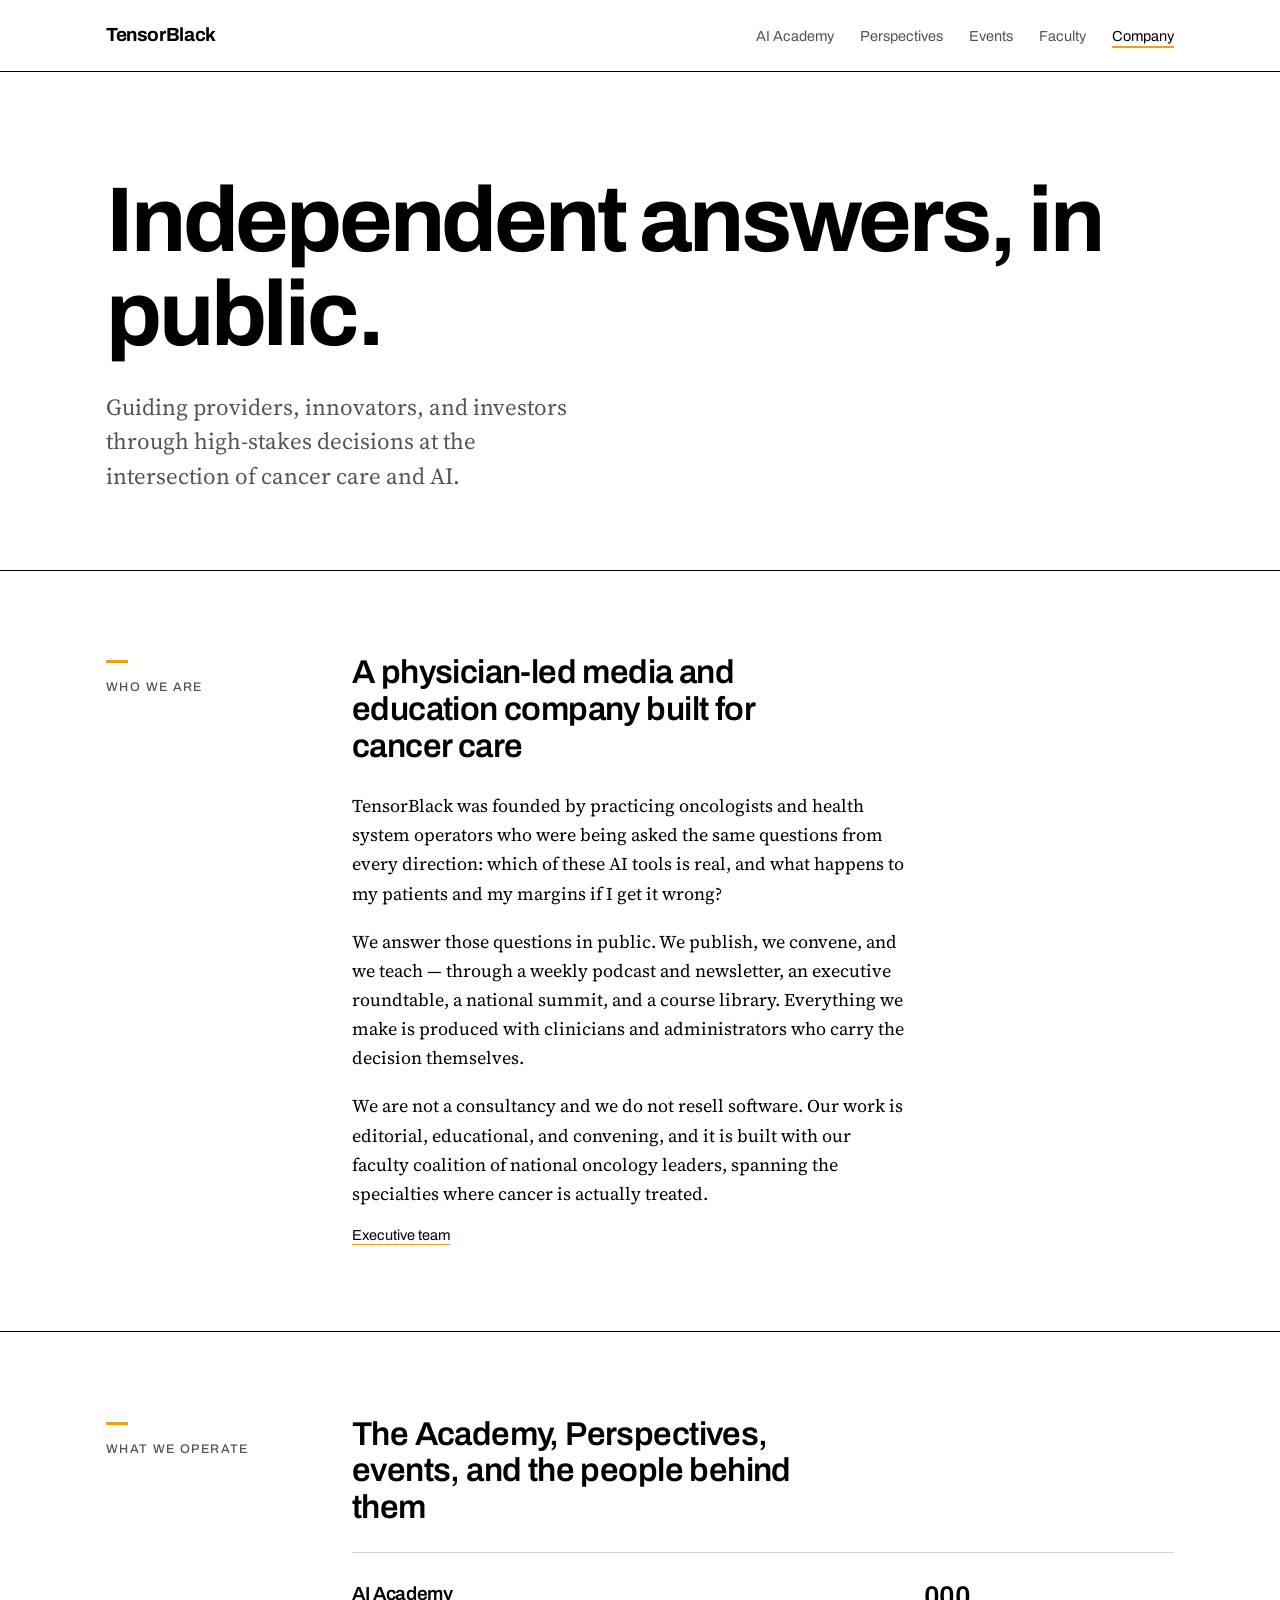
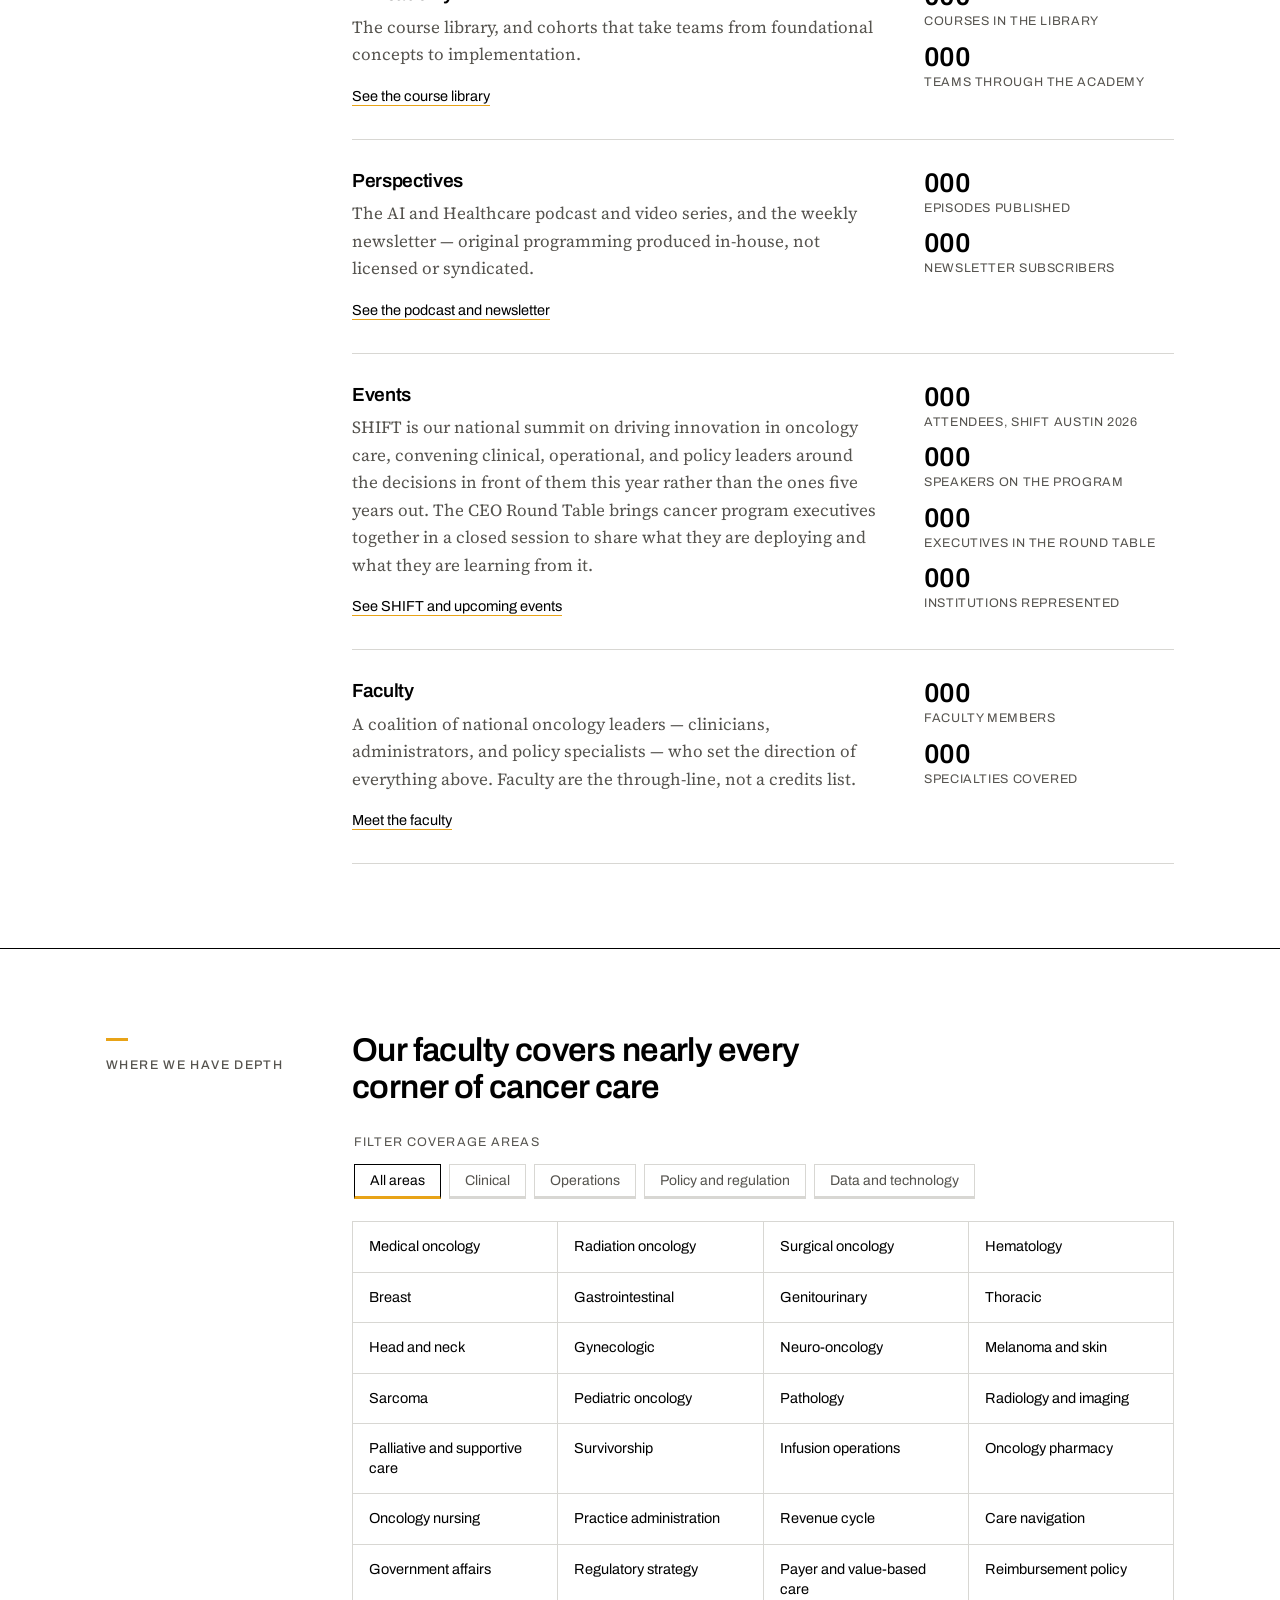
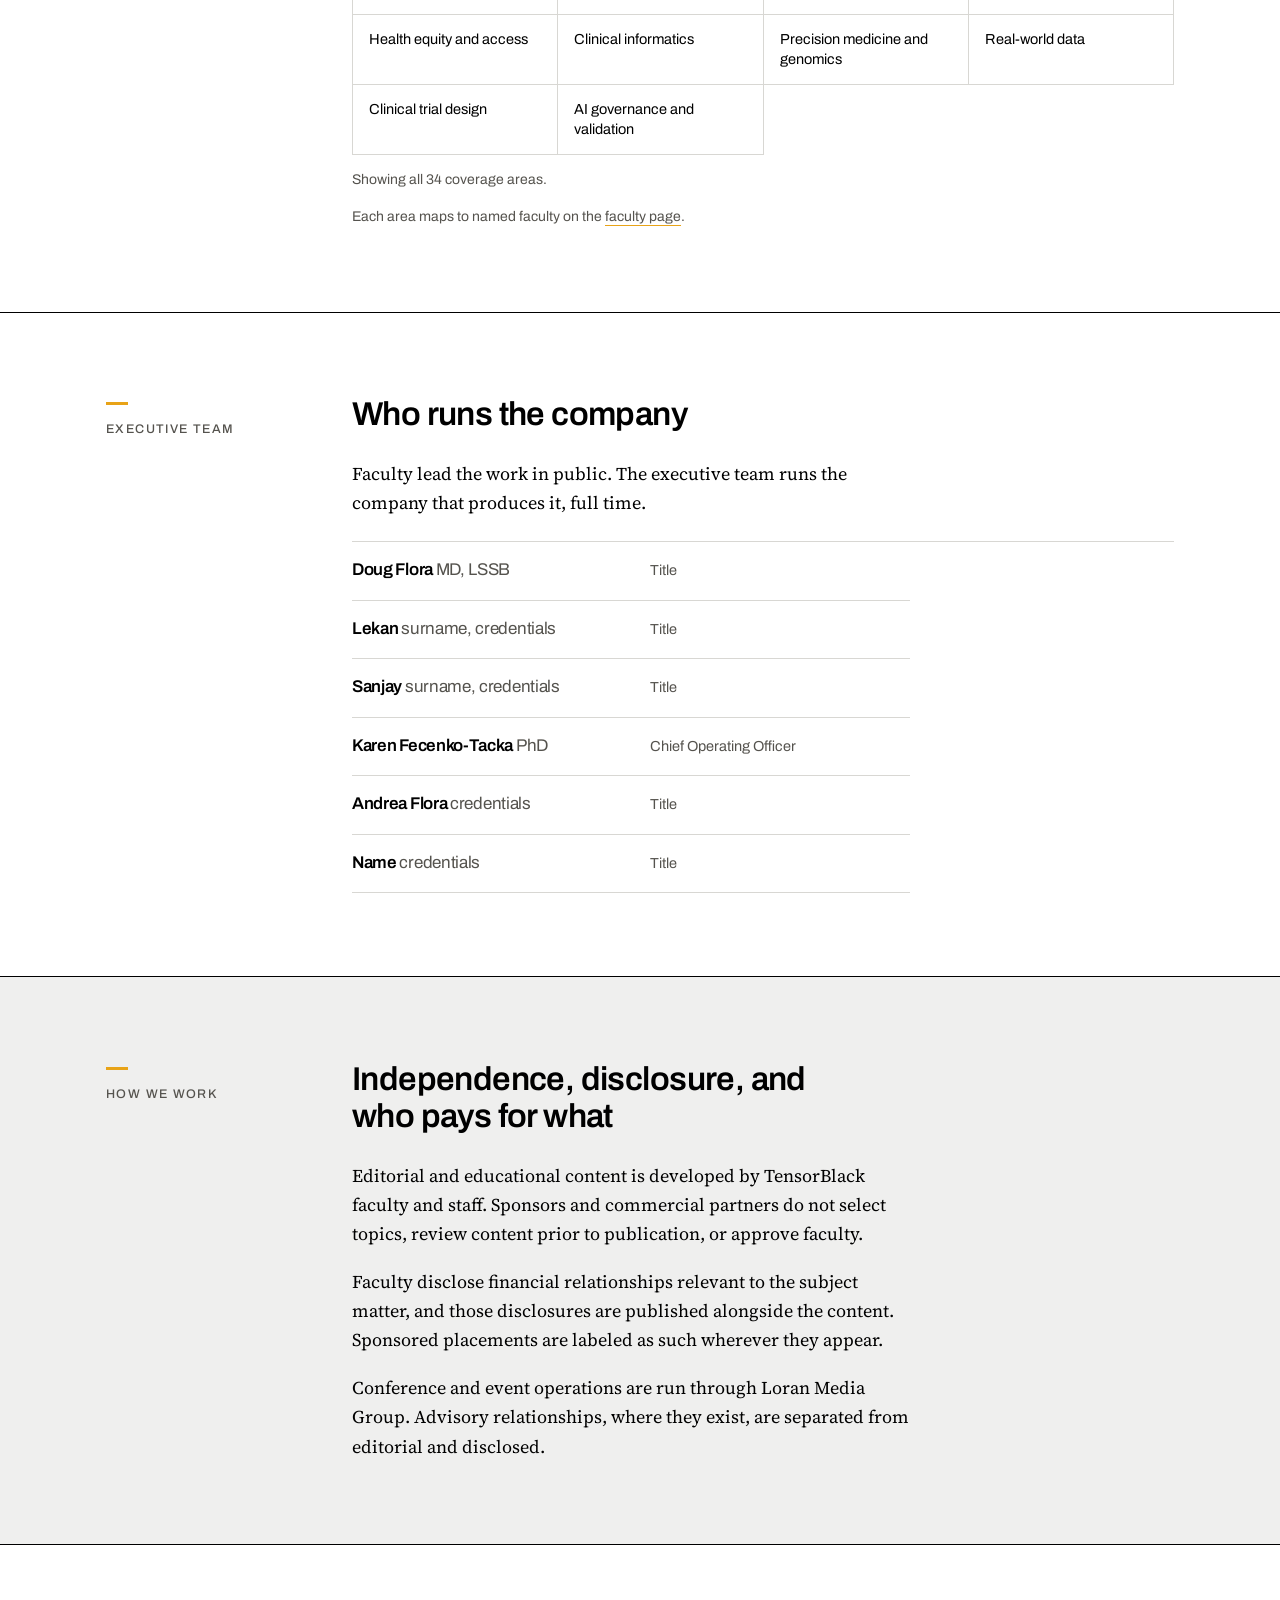
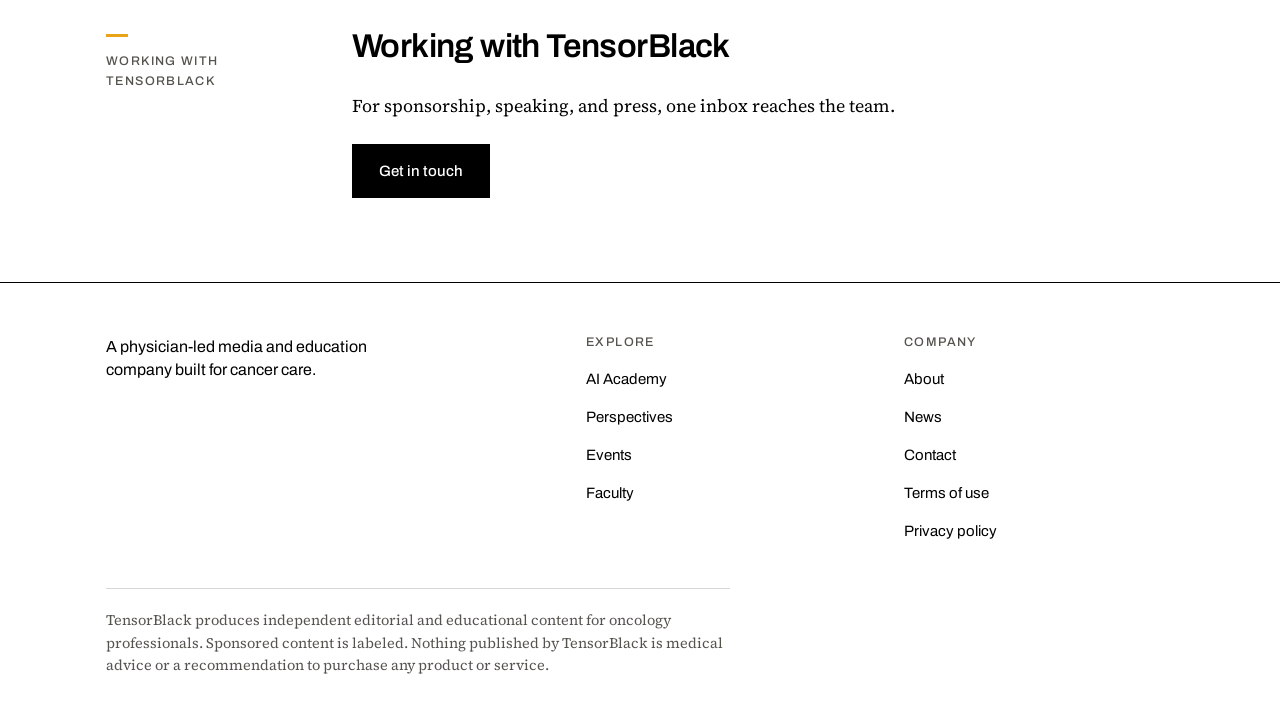
==== index.html @ 869dd46f "Add Andrea Flora to the executive team Added as a row rather than filling the unnamed slot, which st" ====
<!doctype html>
<html lang="en">
<head>
<meta charset="utf-8">
<meta name="viewport" content="width=device-width, initial-scale=1">
<title>Company — TensorBlack</title>
<meta name="description" content="TensorBlack is a physician-led media and education company built for cancer care. We publish, convene, and teach with the clinicians and administrators who carry the decision.">
<meta name="theme-color" content="#000000">
<meta property="og:title" content="Company — TensorBlack">
<meta property="og:description" content="A physician-led media and education company built for cancer care.">
<meta property="og:type" content="website">
<link rel="icon" href="data:image/svg+xml,<svg xmlns='http://www.w3.org/2000/svg' viewBox='0 0 32 32'><rect width='32' height='32' fill='%23000'/><rect x='6' y='14' width='20' height='4' fill='%23E8A317'/></svg>">
<link rel="preconnect" href="https://fonts.googleapis.com">
<link rel="preconnect" href="https://fonts.gstatic.com" crossorigin>
<link rel="stylesheet" href="https://fonts.googleapis.com/css2?family=Archivo:wght@400;500;600;700&family=Source+Serif+4:opsz,wght@8..60,400;8..60,600&display=swap">
<link rel="stylesheet" href="styles.css">
</head>
<body>

<a class="skip-link" href="#main">Skip to content</a>

<header class="masthead">
  <div class="wrap masthead-inner">
    <a class="wordmark" href="/">TensorBlack</a>
    <nav aria-label="Primary">
      <ul class="nav">
        <li><a href="/academy">AI Academy</a></li>
        <li><a href="/perspectives">Perspectives</a></li>
        <li><a href="/events">Events</a></li>
        <li><a href="/faculty">Faculty</a></li>
        <li><a href="/company" aria-current="page">Company</a></li>
      </ul>
    </nav>
  </div>
</header>

<main id="main">

  <!-- 1 — Hero ------------------------------------------------------------ -->
  <section class="band">
    <div class="wrap hero-inner">
      <h1>Independent answers, in public.</h1>
      <p class="standfirst">
        Guiding providers, innovators, and investors through high-stakes
        decisions at the intersection of cancer care and AI.
      </p>
    </div>
  </section>

  <!-- 2 — Who we are ------------------------------------------------------ -->
  <section class="band" id="who-we-are" aria-labelledby="who-h">
    <div class="wrap band-inner">
      <p class="rail">Who we are</p>
      <div class="col prose">
        <h2 class="h-section" id="who-h">
          A physician-led media and education company built for cancer care
        </h2>
        <p>
          TensorBlack was founded by practicing oncologists and health system
          operators who were being asked the same questions from every
          direction: which of these AI tools is real, and what happens to my
          patients and my margins if I get it wrong?
        </p>
        <p>
          We answer those questions in public. We publish, we convene, and we
          teach — through a weekly podcast and newsletter, an executive
          roundtable, a national summit, and a course library. Everything we
          make is produced with clinicians and administrators who carry the
          decision themselves.
        </p>
        <p>
          We are not a consultancy and we do not resell software. Our work is
          editorial, educational, and convening, and it is built with our faculty
          coalition of national oncology leaders, spanning the specialties
          where cancer is actually treated.
        </p>
        <a class="link block-link" href="#executive-team">Executive team</a>
      </div>
    </div>
  </section>

  <!-- 3 — What we operate ------------------------------------------------- -->
  <section class="band" id="what-we-operate" aria-labelledby="operate-h">
    <div class="wrap band-inner">
      <p class="rail">What we operate</p>
      <div class="col">
        <h2 class="h-section" id="operate-h">
          The Academy, Perspectives, events, and the people behind them
        </h2>

        <div class="blocks">

          <article class="block">
            <div>
              <h3>AI Academy</h3>
              <p>
                The course library, and cohorts that take teams from
                foundational concepts to implementation.
              </p>
              <a class="link block-link" href="/academy">See the course library</a>
            </div>
            <div class="figures">
              <div>000<span>Courses in the library</span></div>
              <div>000<span>Teams through the Academy</span></div>
            </div>
          </article>

          <article class="block">
            <div>
              <h3>Perspectives</h3>
              <p>
                The AI and Healthcare podcast and video series, and the weekly
                newsletter — original programming produced in-house, not
                licensed or syndicated.
              </p>
              <a class="link block-link" href="/perspectives">See the podcast and newsletter</a>
            </div>
            <div class="figures">
              <div>000<span>Episodes published</span></div>
              <div>000<span>Newsletter subscribers</span></div>
            </div>
          </article>

          <article class="block">
            <div>
              <h3>Events</h3>
              <p>
                SHIFT is our national summit on driving innovation in oncology
                care, convening clinical, operational, and policy leaders
                around the decisions in front of them this year rather than the
                ones five years out. The CEO Round Table brings cancer program
                executives together in a closed session to share what they are
                deploying and what they are learning from it.
              </p>
              <a class="link block-link" href="/events">See SHIFT and upcoming events</a>
            </div>
            <div class="figures">
              <div>000<span>Attendees, SHIFT Austin 2026</span></div>
              <div>000<span>Speakers on the program</span></div>
              <div>000<span>Executives in the Round Table</span></div>
              <div>000<span>Institutions represented</span></div>
            </div>
          </article>

          <article class="block">
            <div>
              <h3>Faculty</h3>
              <p>
                A coalition of national oncology leaders — clinicians,
                administrators, and policy specialists — who set the direction
                of everything above. Faculty are the through-line, not a
                credits list.
              </p>
              <a class="link block-link" href="/faculty">Meet the faculty</a>
            </div>
            <div class="figures">
              <div>000<span>Faculty members</span></div>
              <div>000<span>Specialties covered</span></div>
            </div>
          </article>

        </div>
      </div>
    </div>
  </section>

  <!-- 4 — Where we have depth --------------------------------------------- -->
  <section class="band" id="where-we-have-depth" aria-labelledby="depth-h">
    <div class="wrap band-inner">
      <p class="rail">Where we have depth</p>
      <div class="col">
        <h2 class="h-section" id="depth-h">
          Our faculty covers nearly every corner of cancer care
        </h2>

        <fieldset class="filters" id="filters">
          <legend>Filter coverage areas</legend>
          <button class="filter" type="button" data-filter="all" aria-pressed="true">All areas</button>
          <button class="filter" type="button" data-filter="clinical" aria-pressed="false">Clinical</button>
          <button class="filter" type="button" data-filter="operations" aria-pressed="false">Operations</button>
          <button class="filter" type="button" data-filter="policy" aria-pressed="false">Policy and regulation</button>
          <button class="filter" type="button" data-filter="data" aria-pressed="false">Data and technology</button>
        </fieldset>

        <div class="board" id="board">
          <div class="area" data-group="clinical">Medical oncology</div>
          <div class="area" data-group="clinical">Radiation oncology</div>
          <div class="area" data-group="clinical">Surgical oncology</div>
          <div class="area" data-group="clinical">Hematology</div>
          <div class="area" data-group="clinical">Breast</div>
          <div class="area" data-group="clinical">Gastrointestinal</div>
          <div class="area" data-group="clinical">Genitourinary</div>
          <div class="area" data-group="clinical">Thoracic</div>
          <div class="area" data-group="clinical">Head and neck</div>
          <div class="area" data-group="clinical">Gynecologic</div>
          <div class="area" data-group="clinical">Neuro-oncology</div>
          <div class="area" data-group="clinical">Melanoma and skin</div>
          <div class="area" data-group="clinical">Sarcoma</div>
          <div class="area" data-group="clinical">Pediatric oncology</div>
          <div class="area" data-group="clinical">Pathology</div>
          <div class="area" data-group="clinical">Radiology and imaging</div>
          <div class="area" data-group="clinical">Palliative and supportive care</div>
          <div class="area" data-group="clinical">Survivorship</div>

          <div class="area" data-group="operations">Infusion operations</div>
          <div class="area" data-group="operations">Oncology pharmacy</div>
          <div class="area" data-group="operations">Oncology nursing</div>
          <div class="area" data-group="operations">Practice administration</div>
          <div class="area" data-group="operations">Revenue cycle</div>
          <div class="area" data-group="operations">Care navigation</div>

          <div class="area" data-group="policy">Government affairs</div>
          <div class="area" data-group="policy">Regulatory strategy</div>
          <div class="area" data-group="policy">Payer and value-based care</div>
          <div class="area" data-group="policy">Reimbursement policy</div>
          <div class="area" data-group="policy">Health equity and access</div>

          <div class="area" data-group="data">Clinical informatics</div>
          <div class="area" data-group="data">Precision medicine and genomics</div>
          <div class="area" data-group="data">Real-world data</div>
          <div class="area" data-group="data">Clinical trial design</div>
          <div class="area" data-group="data">AI governance and validation</div>
        </div>

        <p class="board-status" id="board-status" role="status" aria-live="polite"></p>
        <p class="board-note">Each area maps to named faculty on the <a class="link" href="/faculty">faculty page</a>.</p>
      </div>
    </div>
  </section>

  <!-- 5 — Executive team --------------------------------------------------- -->
  <section class="band" id="executive-team" aria-labelledby="exec-h">
    <div class="wrap band-inner">
      <p class="rail">Executive team</p>
      <div class="col">
        <h2 class="h-section" id="exec-h">Who runs the company</h2>
        <p>
          Faculty lead the work in public. The executive team runs the company
          that produces it, full time.
        </p>

        <!--
          Names only, no portraits. The advisor note that this page read like
          a team page is what the redesign fixed, so this section stays a
          reference list rather than a roster of faces.

          Surnames, credentials and titles marked below are placeholders.
          Format follows "Doug Flora MD, LSSB".
        -->
        <ul class="execs">
          <li>
            <h3>Doug Flora <span class="cred">MD, LSSB</span></h3>
            <p class="role">Title</p>
          </li>
          <li>
            <h3>Lekan <span class="cred">surname, credentials</span></h3>
            <p class="role">Title</p>
          </li>
          <li>
            <h3>Sanjay <span class="cred">surname, credentials</span></h3>
            <p class="role">Title</p>
          </li>
          <li>
            <h3>Karen Fecenko-Tacka <span class="cred">PhD</span></h3>
            <p class="role">Chief Operating Officer</p>
          </li>
          <li>
            <h3>Andrea Flora <span class="cred">credentials</span></h3>
            <p class="role">Title</p>
          </li>
          <li>
            <h3>Name <span class="cred">credentials</span></h3>
            <p class="role">Title</p>
          </li>
        </ul>
      </div>
    </div>
  </section>

  <!-- 6 — How we work ------------------------------------------------------ -->
  <section class="band band-field" id="how-we-work" aria-labelledby="how-h">
    <div class="wrap band-inner">
      <p class="rail">How we work</p>
      <div class="col prose">
        <h2 class="h-section" id="how-h">
          Independence, disclosure, and who pays for what
        </h2>
        <p>
          Editorial and educational content is developed by TensorBlack faculty
          and staff. Sponsors and commercial partners do not select topics,
          review content prior to publication, or approve faculty.
        </p>
        <p>
          Faculty disclose financial relationships relevant to the subject
          matter, and those disclosures are published alongside the content.
          Sponsored placements are labeled as such wherever they appear.
        </p>
        <p>
          Conference and event operations are run through Loran Media Group.
          Advisory relationships, where they exist, are separated from
          editorial and disclosed.
        </p>
      </div>
    </div>
  </section>

  <!-- 7 — Working with TensorBlack ----------------------------------------- -->
  <section class="band" id="working-with-tensorblack" aria-labelledby="work-h">
    <div class="wrap band-inner">
      <p class="rail">Working with TensorBlack</p>
      <div class="col prose">
        <h2 class="h-section" id="work-h">Working with TensorBlack</h2>
        <p>
          For sponsorship, speaking, and press, one inbox reaches the team.
        </p>
        <a class="btn" href="/contact">Get in touch</a>
      </div>
    </div>
  </section>

</main>

<footer class="site-footer">
  <div class="wrap">
    <div class="footer-cols">
      <p class="footer-descriptor">
        A physician-led media and education company built for cancer care.
      </p>

      <nav aria-labelledby="f-explore">
        <h2 id="f-explore">Explore</h2>
        <ul>
          <li><a href="/academy">AI Academy</a></li>
          <li><a href="/perspectives">Perspectives</a></li>
          <li><a href="/events">Events</a></li>
          <li><a href="/faculty">Faculty</a></li>
        </ul>
      </nav>

      <nav aria-labelledby="f-company">
        <h2 id="f-company">Company</h2>
        <ul>
          <li><a href="/company">About</a></li>
          <li><a href="/news">News</a></li>
          <li><a href="/contact">Contact</a></li>
          <li><a href="/terms">Terms of use</a></li>
          <li><a href="/privacy">Privacy policy</a></li>
        </ul>
      </nav>
    </div>

    <p class="fine-print">
      TensorBlack produces independent editorial and educational content for
      oncology professionals. Sponsored content is labeled. Nothing published
      by TensorBlack is medical advice or a recommendation to purchase any
      product or service.
    </p>
  </div>
</footer>

<script src="main.js" defer></script>
</body>
</html>
---- styles.css ----
/* ==========================================================================
   TensorBlack — Company page
   Implements the palette, typography and layout rules in
   "About page redesign", section 4 (Design specification).
   ========================================================================== */

:root {
  /* Palette — section 4. Black is the brand; amber is the only accent,
     and it is reserved for wayfinding: section markers, active states,
     link underlines, button hover. Nothing else. */
  --ink:     #000000;   /* headlines, body, rules, buttons — true black   */
  --ink-2:   #55534E;   /* standfirst, supporting copy, captions          */
  --paper:   #FFFFFF;   /* page ground                                    */
  --field:   #EFEFEE;   /* How we work section, dimmed filter tiles       */
  --rule:    #D8D7D3;   /* hairline dividers between capability blocks    */
  --signal:  #E8A317;   /* wayfinding only                                */

  /* Typography — a signage grotesque over a journal serif */
  --display: "Archivo", "Helvetica Neue", Helvetica, Arial, sans-serif;
  --serif:   "Source Serif 4", "Source Serif Pro", Georgia, "Times New Roman", serif;

  --measure: 62ch;      /* reading measure cap, section 4 (Layout)        */
  --rail:    190px;
  --gap:     56px;
  --wrap:    1180px;
  --gutter:  clamp(20px, 4.5vw, 56px);
  --band-y:  clamp(52px, 6.5vw, 88px);

  color-scheme: light;
}

/* --------------------------------------------------------------------------
   Base
   -------------------------------------------------------------------------- */

*, *::before, *::after { box-sizing: border-box; }

html { -webkit-text-size-adjust: 100%; }

body {
  margin: 0;
  background: var(--paper);
  color: var(--ink);
  font-family: var(--serif);
  font-size: 18px;
  line-height: 1.62;
  -webkit-font-smoothing: antialiased;
  text-rendering: optimizeLegibility;
}

/* No centered anything, per section 4: everything is left-aligned. */
h1, h2, h3, h4, p, ul, ol, dl { margin: 0; text-align: left; }

h1, h2, h3, h4 {
  font-family: var(--display);
  font-weight: 600;
  line-height: 1.12;
  letter-spacing: -0.018em;
}

img { max-width: 100%; display: block; }

a { color: inherit; }

/* Link underlines are one of the four sanctioned uses of amber. */
a.link {
  text-decoration: underline;
  text-decoration-thickness: 1px;
  text-underline-offset: 4px;
  text-decoration-color: var(--signal);
  transition: text-decoration-color .12s linear;
}
a.link:hover { text-decoration-color: var(--ink); }

::selection { background: var(--signal); color: var(--ink); }

/* Focus must stay visible on every interactive element (section 4). */
:focus-visible {
  outline: 2px solid var(--ink);
  outline-offset: 2px;
}

.skip-link {
  position: absolute;
  left: 0; top: -80px;
  z-index: 20;
  padding: 10px 18px;
  background: var(--ink);
  color: var(--paper);
  font-family: var(--display);
  font-size: 14px;
  transition: top .15s linear;
}
.skip-link:focus { top: 0; }

.wrap {
  width: 100%;
  max-width: var(--wrap);
  margin-inline: auto;
  padding-inline: var(--gutter);
}

/* --------------------------------------------------------------------------
   Masthead
   -------------------------------------------------------------------------- */

.masthead { border-bottom: 1px solid var(--ink); }

.masthead-inner {
  display: flex;
  flex-wrap: wrap;
  align-items: baseline;
  gap: 12px 40px;
  padding-block: 20px;
}

.wordmark {
  font-family: var(--display);
  font-weight: 700;
  font-size: 19px;
  letter-spacing: -0.02em;
  text-decoration: none;
  margin-right: auto;
}

/* The nav collapses by wrapping, not by a menu button: the coverage filter
   is meant to be the only interactive control on the page (section 4). */
.nav {
  display: flex;
  flex-wrap: wrap;
  gap: 6px 26px;
  list-style: none;
  margin: 0;
  padding: 0;
  font-family: var(--display);
  font-size: 14.5px;
}
.nav a {
  text-decoration: none;
  color: var(--ink-2);
  padding-block: 2px;
  border-bottom: 2px solid transparent;
}
.nav a:hover { color: var(--ink); }

/* "Company" is the current page — an active state, so amber applies. */
.nav a[aria-current="page"] {
  color: var(--ink);
  border-bottom-color: var(--signal);
}

/* --------------------------------------------------------------------------
   Bands and the left rail
   Each major section is separated by a full-width black rule, so the page
   reads as a sequence of statements rather than a stack of cards.
   -------------------------------------------------------------------------- */

.band { border-top: 1px solid var(--ink); }
.band:first-of-type { border-top: 0; }
.band-field { background: var(--field); }

.band-inner {
  display: grid;
  grid-template-columns: var(--rail) minmax(0, 1fr);
  gap: var(--gap);
  padding-block: var(--band-y);
  align-items: start;
}

.rail {
  font-family: var(--display);
  font-size: 12.5px;
  font-weight: 500;
  letter-spacing: .11em;
  text-transform: uppercase;
  color: var(--ink-2);
  padding-top: 6px;
}

/* The amber section marker. */
.rail::before {
  content: "";
  display: block;
  width: 22px;
  height: 3px;
  background: var(--signal);
  margin-bottom: 14px;
}

.col { min-width: 0; }

/* Reading copy is capped at roughly 62 characters. */
.col p, .col li { max-width: var(--measure); }

.h-section {
  font-size: clamp(25px, 3vw, 33px);
  margin-bottom: 26px;
  max-width: 24ch;
}

.prose p + p { margin-top: 1.05em; }

/* --------------------------------------------------------------------------
   Hero
   -------------------------------------------------------------------------- */

.hero-inner { padding-block: clamp(56px, 8vw, 104px) clamp(48px, 6vw, 80px); }

.hero-inner h1 {
  font-size: clamp(44px, 8.2vw, 92px);
  font-weight: 700;
  letter-spacing: -0.035em;
  line-height: 1.02;
  margin-bottom: 28px;
}

.standfirst {
  font-size: clamp(19px, 2.1vw, 23px);
  line-height: 1.5;
  color: var(--ink-2);
  max-width: 44ch;
}

/* --------------------------------------------------------------------------
   Capability blocks — rows divided by hairlines. Not cards.
   -------------------------------------------------------------------------- */

.blocks { border-top: 1px solid var(--rule); margin-top: 8px; }

.block {
  display: grid;
  grid-template-columns: minmax(0, 1fr) 250px;
  gap: 20px 48px;
  padding-block: 30px;
  border-bottom: 1px solid var(--rule);
  align-items: start;
}

.block h3 {
  font-size: 19px;
  margin-bottom: 9px;
}

.block p { color: var(--ink-2); font-size: 17px; }

.block-link {
  display: inline-block;
  margin-top: 16px;
  font-family: var(--display);
  font-size: 14.5px;
}

/* Figures are placeholders until the real numbers land (section 6).
   Any single figure can be deleted without disturbing the row. */
.figures {
  list-style: none;
  margin: 0;
  padding: 0;
  display: grid;
  gap: 16px;
}
.figures div {
  font-family: var(--display);
  font-size: 27px;
  font-weight: 600;
  letter-spacing: -0.02em;
  line-height: 1;
  font-variant-numeric: tabular-nums;
}
.figures span {
  display: block;
  margin-top: 5px;
  font-family: var(--display);
  font-size: 12.5px;
  font-weight: 400;
  letter-spacing: .05em;
  text-transform: uppercase;
  color: var(--ink-2);
  max-width: none;
}

/* --------------------------------------------------------------------------
   Coverage board — the page's only interaction
   -------------------------------------------------------------------------- */

.filters {
  margin-top: 22px;
  display: flex;
  flex-wrap: wrap;
  gap: 8px;
  margin-bottom: 22px;
  padding: 0;
  border: 0;
}
.filters legend {
  font-family: var(--display);
  font-size: 12.5px;
  letter-spacing: .09em;
  text-transform: uppercase;
  color: var(--ink-2);
  padding: 0;
  margin-bottom: 12px;
}

.filter {
  font-family: var(--display);
  font-size: 14px;
  padding: 8px 15px;
  background: var(--paper);
  color: var(--ink-2);
  border: 1px solid var(--rule);
  border-bottom-width: 3px;
  cursor: pointer;
  transition: color .12s linear, border-color .12s linear;
}
.filter:hover { color: var(--ink); border-color: var(--ink-2); }

/* Active state — the third sanctioned use of amber. */
.filter[aria-pressed="true"] {
  color: var(--ink);
  border-color: var(--ink);
  border-bottom-color: var(--signal);
}

.board {
  display: grid;
  grid-template-columns: repeat(auto-fill, minmax(190px, 1fr));
  background: var(--paper);
  border-top: 1px solid var(--rule);
  border-left: 1px solid var(--rule);
}

.area {
  background: var(--paper);
  border-right: 1px solid var(--rule);
  border-bottom: 1px solid var(--rule);
  color: var(--ink);
  font-family: var(--display);
  font-size: 14.5px;
  line-height: 1.35;
  padding: 15px 16px;
  transition: background-color .14s linear, color .14s linear;
}

/* Filtering dims rather than removes, so the full breadth stays visible. */
.area.is-dim {
  background: var(--field);
  color: var(--ink-2);
}

.board-status,
.board-note {
  font-family: var(--display);
  font-size: 14px;
  color: var(--ink-2);
  margin-top: 14px;
  max-width: var(--measure);
}
.board-status { min-height: 1.4em; }

/* --------------------------------------------------------------------------
   Closing action
   -------------------------------------------------------------------------- */

.btn {
  display: inline-block;
  margin-top: 24px;
  padding: 14px 26px;
  background: var(--ink);
  color: var(--paper);
  font-family: var(--display);
  font-size: 15px;
  font-weight: 500;
  text-decoration: none;
  border: 1px solid var(--ink);
  transition: background-color .12s linear, color .12s linear;
}
/* Button hover — the fourth sanctioned use of amber. */
.btn:hover { background: var(--signal); color: var(--ink); }

/* --------------------------------------------------------------------------
   Footer
   -------------------------------------------------------------------------- */

.site-footer {
  border-top: 1px solid var(--ink);
  padding-block: 52px 40px;
}

.footer-cols {
  display: grid;
  grid-template-columns: minmax(0, 1.6fr) repeat(2, minmax(0, 1fr));
  gap: 36px 48px;
}

.footer-descriptor {
  font-family: var(--display);
  font-size: 16px;
  line-height: 1.45;
  max-width: 30ch;
}

.footer-cols h2 {
  font-size: 12.5px;
  font-weight: 500;
  letter-spacing: .11em;
  text-transform: uppercase;
  color: var(--ink-2);
  margin-bottom: 14px;
}
.footer-cols ul { list-style: none; margin: 0; padding: 0; display: grid; gap: 9px; }
.footer-cols a {
  font-family: var(--display);
  font-size: 15px;
  text-decoration: none;
  color: var(--ink);
  border-bottom: 1px solid transparent;
}
.footer-cols a:hover { border-bottom-color: var(--signal); }

.fine-print {
  margin-top: 44px;
  padding-top: 20px;
  border-top: 1px solid var(--rule);
  font-size: 14.5px;
  line-height: 1.55;
  color: var(--ink-2);
  max-width: 78ch;
}

/* --------------------------------------------------------------------------
   Responsive — the rail collapses above the content, blocks stack,
   the board reflows.
   -------------------------------------------------------------------------- */

@media (max-width: 900px) {
  .band-inner { grid-template-columns: 1fr; gap: 22px; }
  .rail { padding-top: 0; }
  .rail::before { margin-bottom: 10px; }
  .block { grid-template-columns: 1fr; gap: 22px; }
  .figures { grid-template-columns: repeat(auto-fit, minmax(170px, 1fr)); gap: 22px 32px; }
}

@media (max-width: 620px) {
  body { font-size: 17px; }
  .footer-cols { grid-template-columns: 1fr; }
  .figures { grid-template-columns: 1fr; gap: 16px; }
  .board { grid-template-columns: 1fr 1fr; }
}

@media (max-width: 360px) {
  .board { grid-template-columns: 1fr; }
}

/* No scroll-triggered motion exists on this page; this covers the few
   colour transitions on the filter and the board. */
@media (prefers-reduced-motion: reduce) {
  *, *::before, *::after {
    transition-duration: .001ms !important;
    animation-duration: .001ms !important;
  }
}

/* ==========================================================================
   Working with TensorBlack
   Shares every token above. The three devices below are specific to that
   page: the routes in, the commercial boundary, and the sequence.
   ========================================================================== */

/* Routes in — same hairline-row treatment as the capability blocks, with the
   right-hand column carrying what to put in the email rather than a figure. */
.routes { border-top: 1px solid var(--rule); margin-top: 8px; }

.route {
  display: grid;
  grid-template-columns: minmax(0, 1fr) 280px;
  gap: 20px 48px;
  padding-block: 30px;
  border-bottom: 1px solid var(--rule);
  align-items: start;
}
.route h3 { font-size: 19px; margin-bottom: 9px; }
.route p { color: var(--ink-2); font-size: 17px; }

.send h4 {
  font-family: var(--display);
  font-size: 12.5px;
  font-weight: 500;
  letter-spacing: .09em;
  text-transform: uppercase;
  color: var(--ink-2);
  margin-bottom: 8px;
}
.send p {
  font-family: var(--display);
  font-size: 15px;
  line-height: 1.45;
  color: var(--ink);
  max-width: none;
}

/* The boundary. Two facing columns divided by a single hairline: the whole
   argument of the page is that these two lists stay separate. */
.ledger {
  display: grid;
  grid-template-columns: 1fr 1fr;
  gap: 0 44px;
  margin-top: 30px;
  border-top: 1px solid var(--ink);
}
.ledger-col + .ledger-col {
  border-left: 1px solid var(--rule);
  padding-left: 44px;
  margin-left: -22px;
}
.ledger h3 {
  font-size: 15px;
  font-weight: 600;
  padding-block: 18px 4px;
}
.ledger ul { list-style: none; margin: 0; padding: 0; }
.ledger li {
  font-family: var(--display);
  font-size: 15.5px;
  line-height: 1.4;
  padding-block: 13px;
  border-top: 1px solid var(--rule);
  max-width: none;
}
.ledger li:first-child { border-top: 0; }
.ledger-col-excluded li { color: var(--ink); }
.ledger-col-included li { color: var(--ink-2); }

/* A real sequence, so it is numbered. */
.sequence { list-style: none; margin: 26px 0 0; padding: 0; }
.sequence li {
  display: grid;
  grid-template-columns: 56px minmax(0, 1fr);
  gap: 20px;
  padding-block: 24px;
  border-top: 1px solid var(--rule);
  max-width: none;
}
.sequence li:last-child { border-bottom: 1px solid var(--rule); }
.step-n {
  font-family: var(--display);
  font-size: 13px;
  font-weight: 500;
  letter-spacing: .06em;
  color: var(--ink-2);
  font-variant-numeric: tabular-nums;
  padding-top: 3px;
}
.sequence h3 { font-size: 17px; margin-bottom: 7px; }
.sequence p { color: var(--ink-2); font-size: 17px; max-width: var(--measure); }

@media (max-width: 900px) {
  .route { grid-template-columns: 1fr; gap: 20px; }
}

@media (max-width: 620px) {
  .ledger { grid-template-columns: 1fr; gap: 0; }
  .ledger-col + .ledger-col {
    border-left: 0;
    border-top: 1px solid var(--ink);
    padding-left: 0;
    margin-left: 0;
    margin-top: 26px;
  }
  .sequence li { grid-template-columns: 40px minmax(0, 1fr); gap: 14px; }
}

/* ==========================================================================
   Faculty
   ========================================================================== */

.roster {
  display: grid;
  grid-template-columns: repeat(auto-fill, minmax(205px, 1fr));
  gap: 34px 26px;
  margin-top: 24px;
}

.person { min-width: 0; }
.person.is-out { display: none; }

/* Advisor feedback was that faculty images are small and do not convey
   expertise, so the portrait leads the card at a full 4:5. */
.portrait {
  aspect-ratio: 4 / 5;
  max-width: 100%;
  background: var(--field);
  border: 1px solid var(--rule);
  display: grid;
  place-items: center;
  margin-bottom: 14px;
}
.portrait span {
  font-family: var(--display);
  font-size: 11px;
  letter-spacing: .12em;
  text-transform: uppercase;
  color: var(--ink-2);
}

.person h3 {
  font-size: 16.5px;
  margin-bottom: 5px;
}
/* Renamed off .area deliberately: that class is the coverage-board tile. */
.person .expertise {
  font-family: var(--display);
  font-size: 14px;
  line-height: 1.35;
  color: var(--ink);
  max-width: none;
}
.person .inst {
  font-family: var(--display);
  font-size: 13.5px;
  color: var(--ink-2);
  margin-top: 3px;
  max-width: none;
}


@media (max-width: 620px) {
  .roster { grid-template-columns: 1fr 1fr; gap: 28px 18px; }
}
@media (max-width: 360px) {
  .roster { grid-template-columns: 1fr; }
}

/* Credentials trail the name, per "Doug Flora MD, LSSB". */
.cred { color: var(--ink-2); font-weight: 400; }

/* Executive team — a reference list, not a roster of faces. The advisor note
   that this page read like a team page is what the redesign fixed. */
.execs {
  list-style: none;
  margin: 24px 0 0;
  padding: 0;
  border-top: 1px solid var(--rule);
}
.execs li {
  display: grid;
  grid-template-columns: minmax(0, 1fr) 260px;
  gap: 6px 40px;
  padding-block: 17px;
  border-bottom: 1px solid var(--rule);
  align-items: baseline;
}
.execs h3 { font-size: 17px; }
.execs .role {
  font-family: var(--display);
  font-size: 14.5px;
  color: var(--ink-2);
  max-width: none;
}

@media (max-width: 620px) {
  .execs li { grid-template-columns: 1fr; gap: 3px; }
}
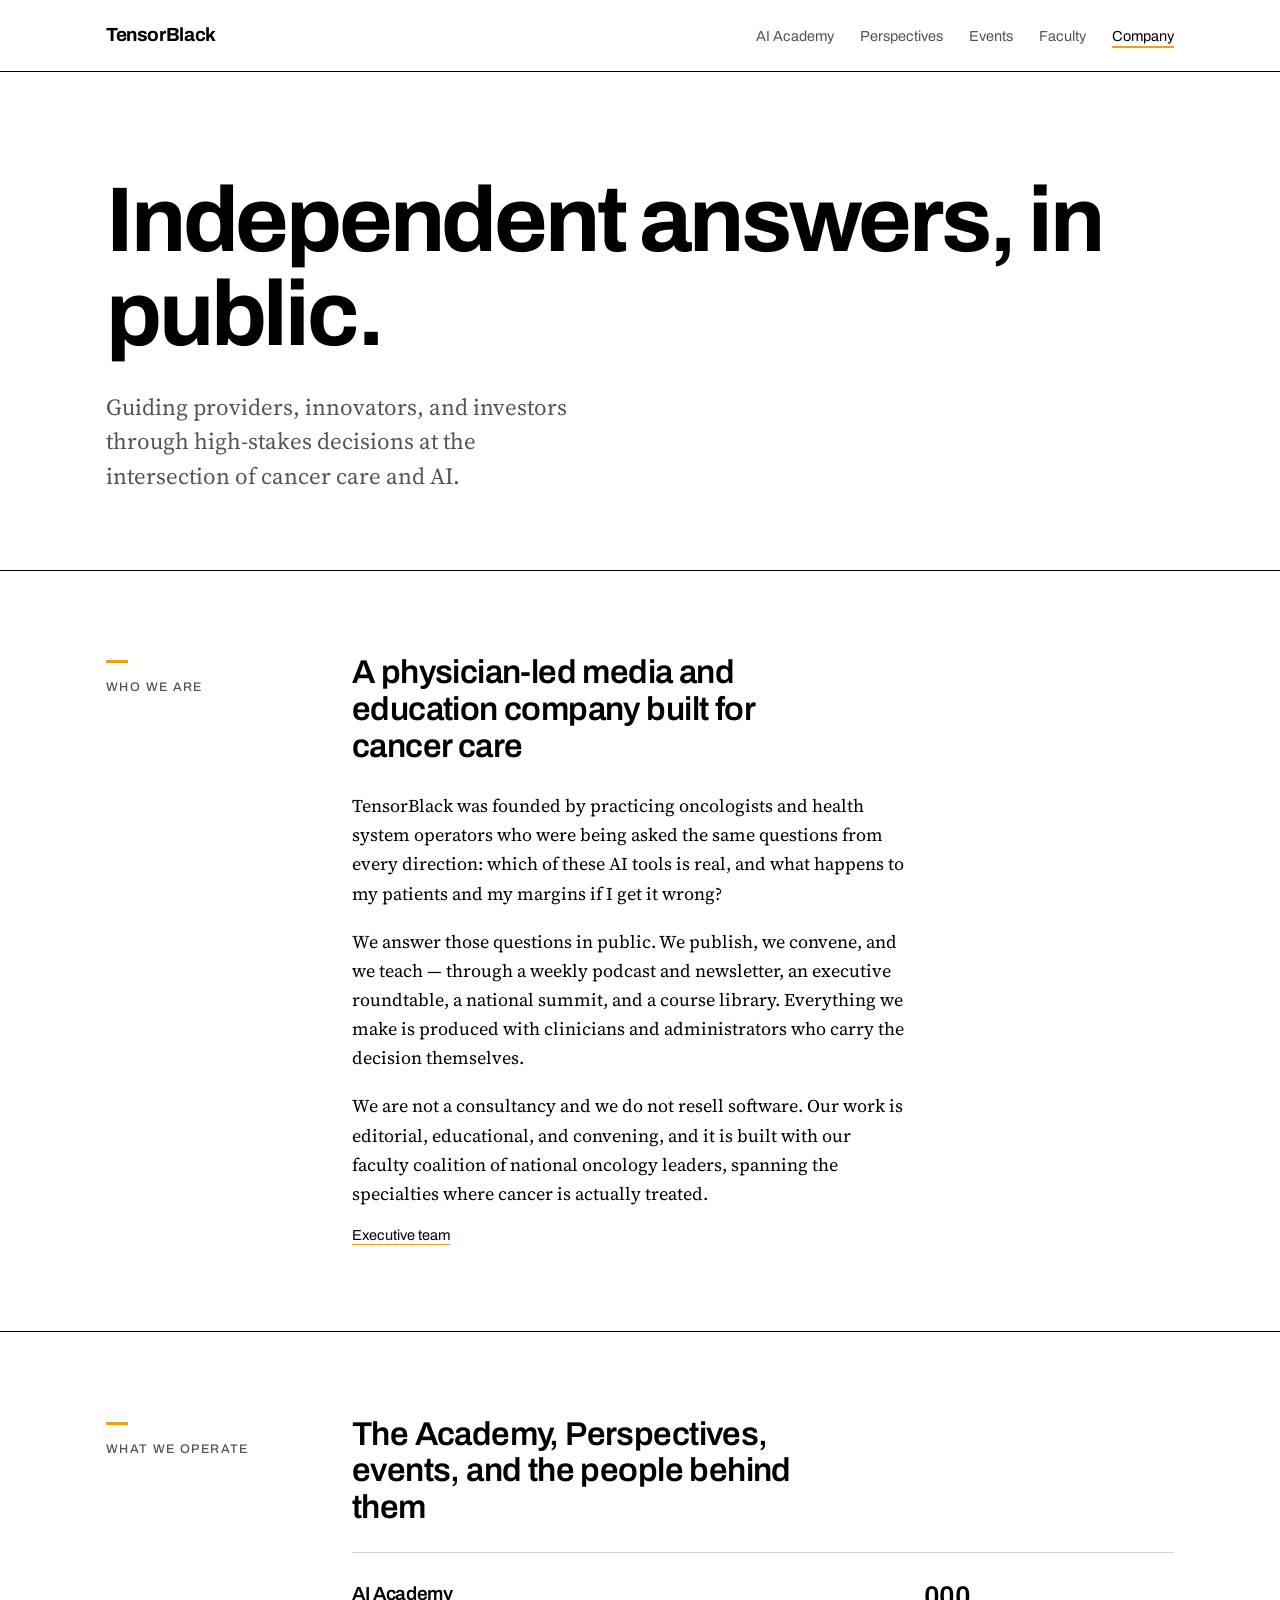
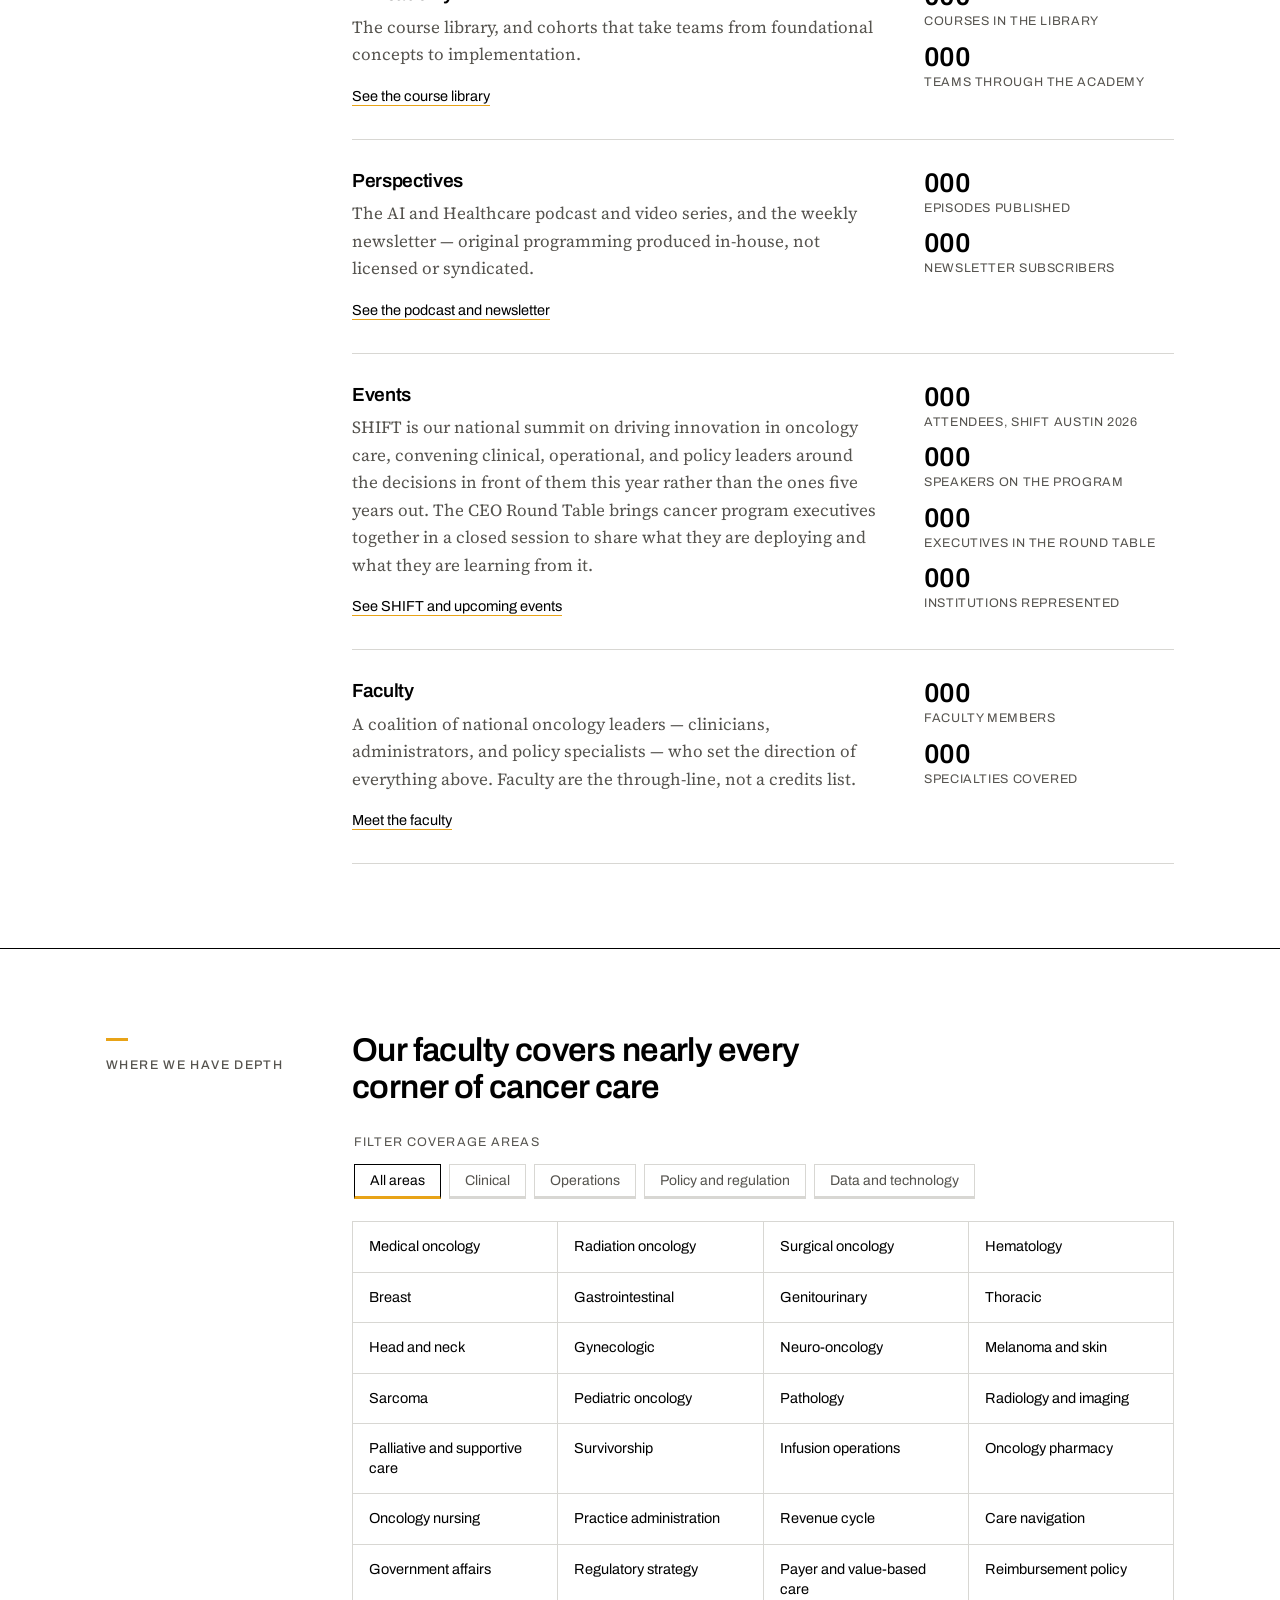
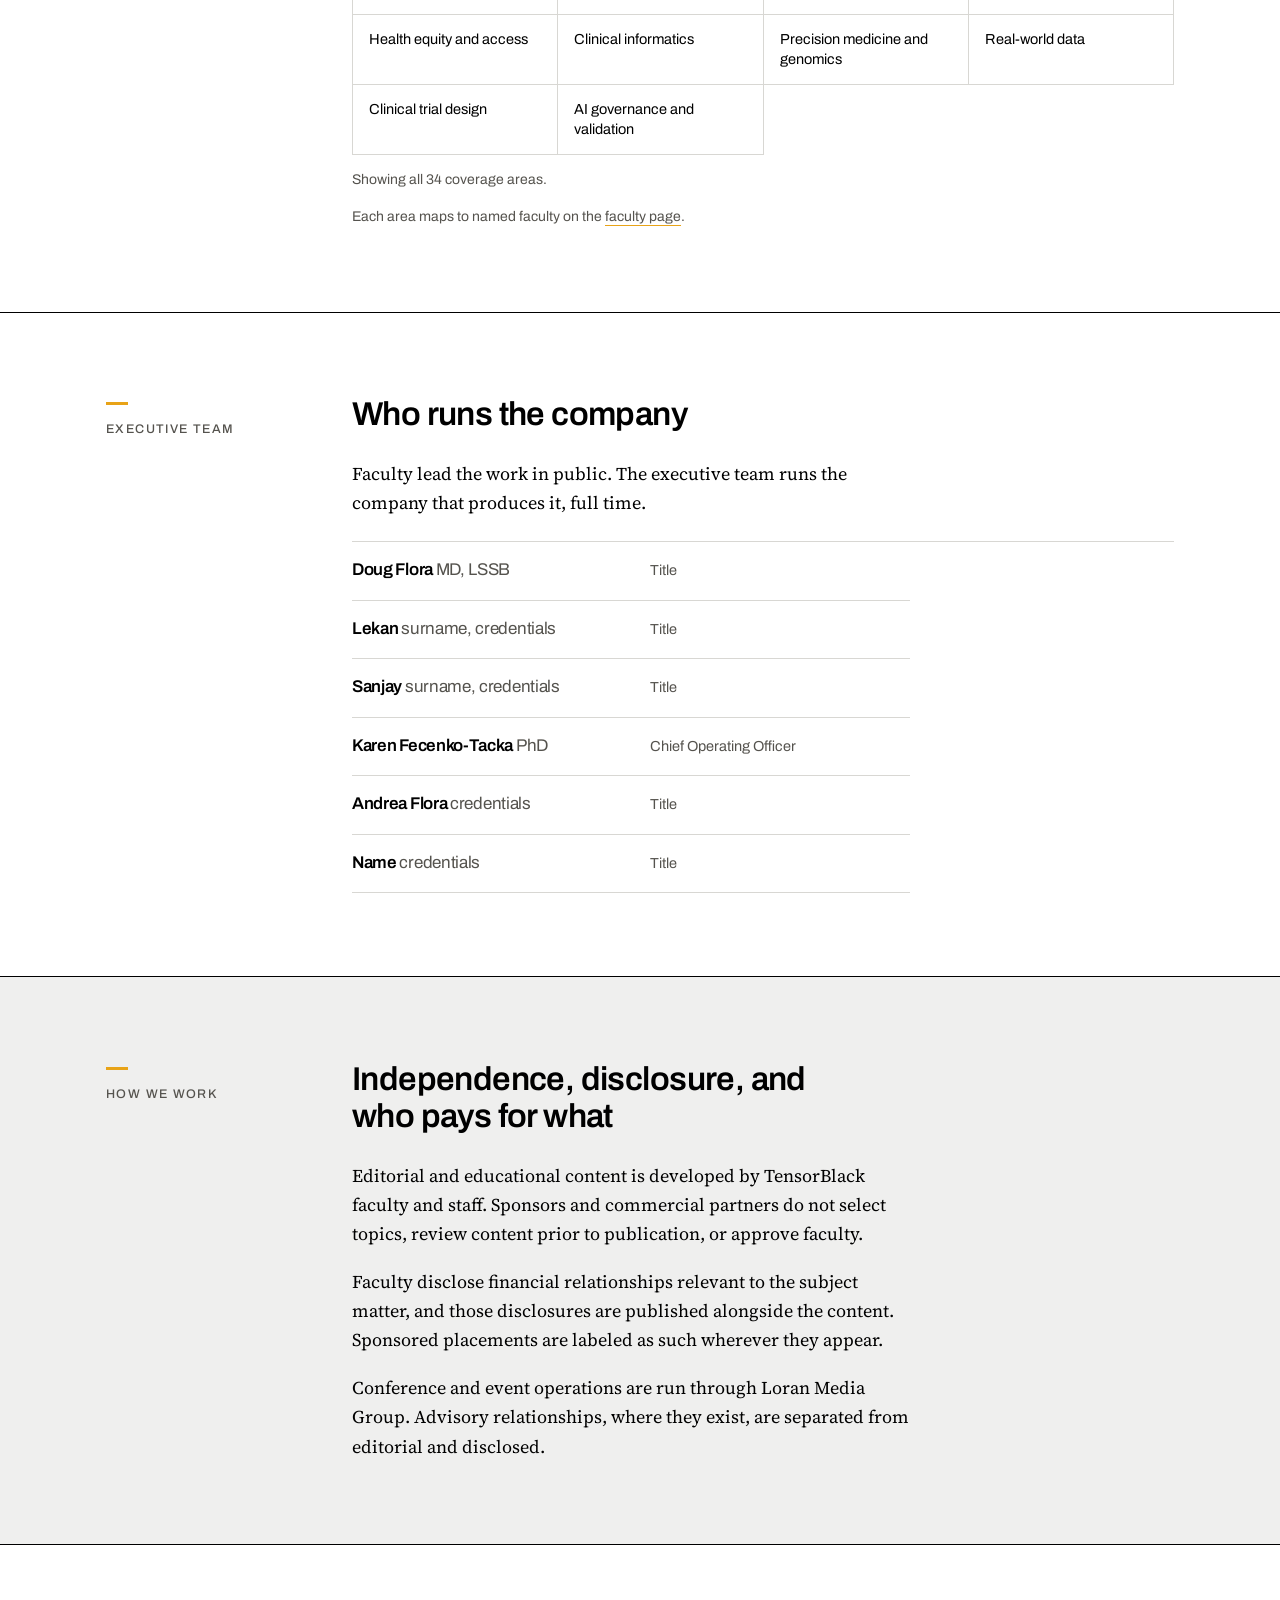
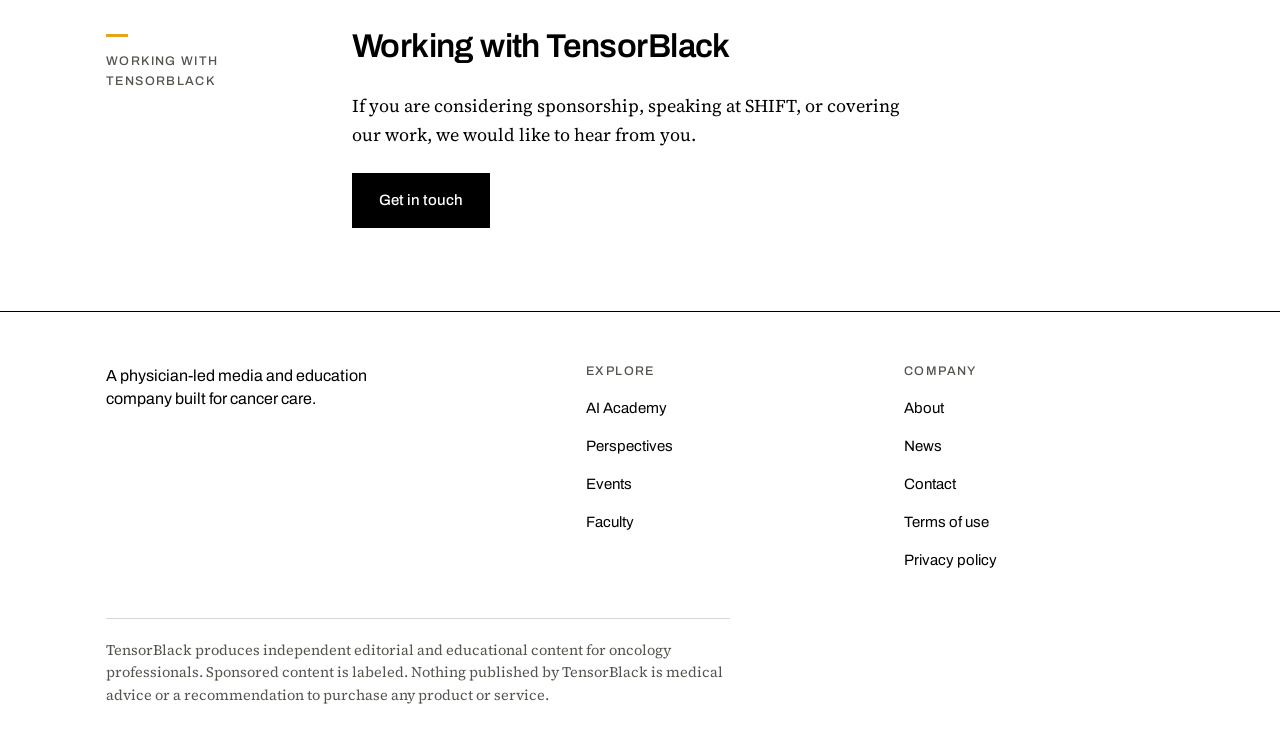
==== commit e8d9fb77: "Remove the "one inbox" idea Gone from both pages that carried it.  Working with TensorBlack:  - The " ====
--- a/index.html
+++ b/index.html
@@ -311,7 +311,8 @@
       <div class="col prose">
         <h2 class="h-section" id="work-h">Working with TensorBlack</h2>
         <p>
-          For sponsorship, speaking, and press, one inbox reaches the team.
+          If you are considering sponsorship, speaking at SHIFT, or covering
+          our work, we would like to hear from you.
         </p>
         <a class="btn" href="/contact">Get in touch</a>
       </div>
--- a/styles.css
+++ b/styles.css
@@ -499,38 +499,6 @@
   max-width: none;
 }
 
-/* The boundary. Two facing columns divided by a single hairline: the whole
-   argument of the page is that these two lists stay separate. */
-.ledger {
-  display: grid;
-  grid-template-columns: 1fr 1fr;
-  gap: 0 44px;
-  margin-top: 30px;
-  border-top: 1px solid var(--ink);
-}
-.ledger-col + .ledger-col {
-  border-left: 1px solid var(--rule);
-  padding-left: 44px;
-  margin-left: -22px;
-}
-.ledger h3 {
-  font-size: 15px;
-  font-weight: 600;
-  padding-block: 18px 4px;
-}
-.ledger ul { list-style: none; margin: 0; padding: 0; }
-.ledger li {
-  font-family: var(--display);
-  font-size: 15.5px;
-  line-height: 1.4;
-  padding-block: 13px;
-  border-top: 1px solid var(--rule);
-  max-width: none;
-}
-.ledger li:first-child { border-top: 0; }
-.ledger-col-excluded li { color: var(--ink); }
-.ledger-col-included li { color: var(--ink-2); }
-
 /* A real sequence, so it is numbered. */
 .sequence { list-style: none; margin: 26px 0 0; padding: 0; }
 .sequence li {
@@ -559,14 +527,6 @@
 }
 
 @media (max-width: 620px) {
-  .ledger { grid-template-columns: 1fr; gap: 0; }
-  .ledger-col + .ledger-col {
-    border-left: 0;
-    border-top: 1px solid var(--ink);
-    padding-left: 0;
-    margin-left: 0;
-    margin-top: 26px;
-  }
   .sequence li { grid-template-columns: 40px minmax(0, 1fr); gap: 14px; }
 }
 
@@ -661,3 +621,33 @@
 @media (max-width: 620px) {
   .execs li { grid-template-columns: 1fr; gap: 3px; }
 }
+
+/* Reach — the audience figures on the Working with page. Same figure
+   treatment as the capability blocks, laid out as a band. */
+.reach {
+  display: grid;
+  grid-template-columns: repeat(auto-fit, minmax(230px, 1fr));
+  gap: 30px 32px;
+  margin-top: 28px;
+  padding-top: 28px;
+  border-top: 1px solid var(--rule);
+}
+.reach div {
+  font-family: var(--display);
+  font-size: 30px;
+  font-weight: 600;
+  letter-spacing: -0.02em;
+  line-height: 1;
+  font-variant-numeric: tabular-nums;
+}
+.reach span {
+  display: block;
+  margin-top: 6px;
+  font-family: var(--display);
+  font-size: 12.5px;
+  font-weight: 400;
+  letter-spacing: .05em;
+  text-transform: uppercase;
+  color: var(--ink-2);
+  max-width: none;
+}
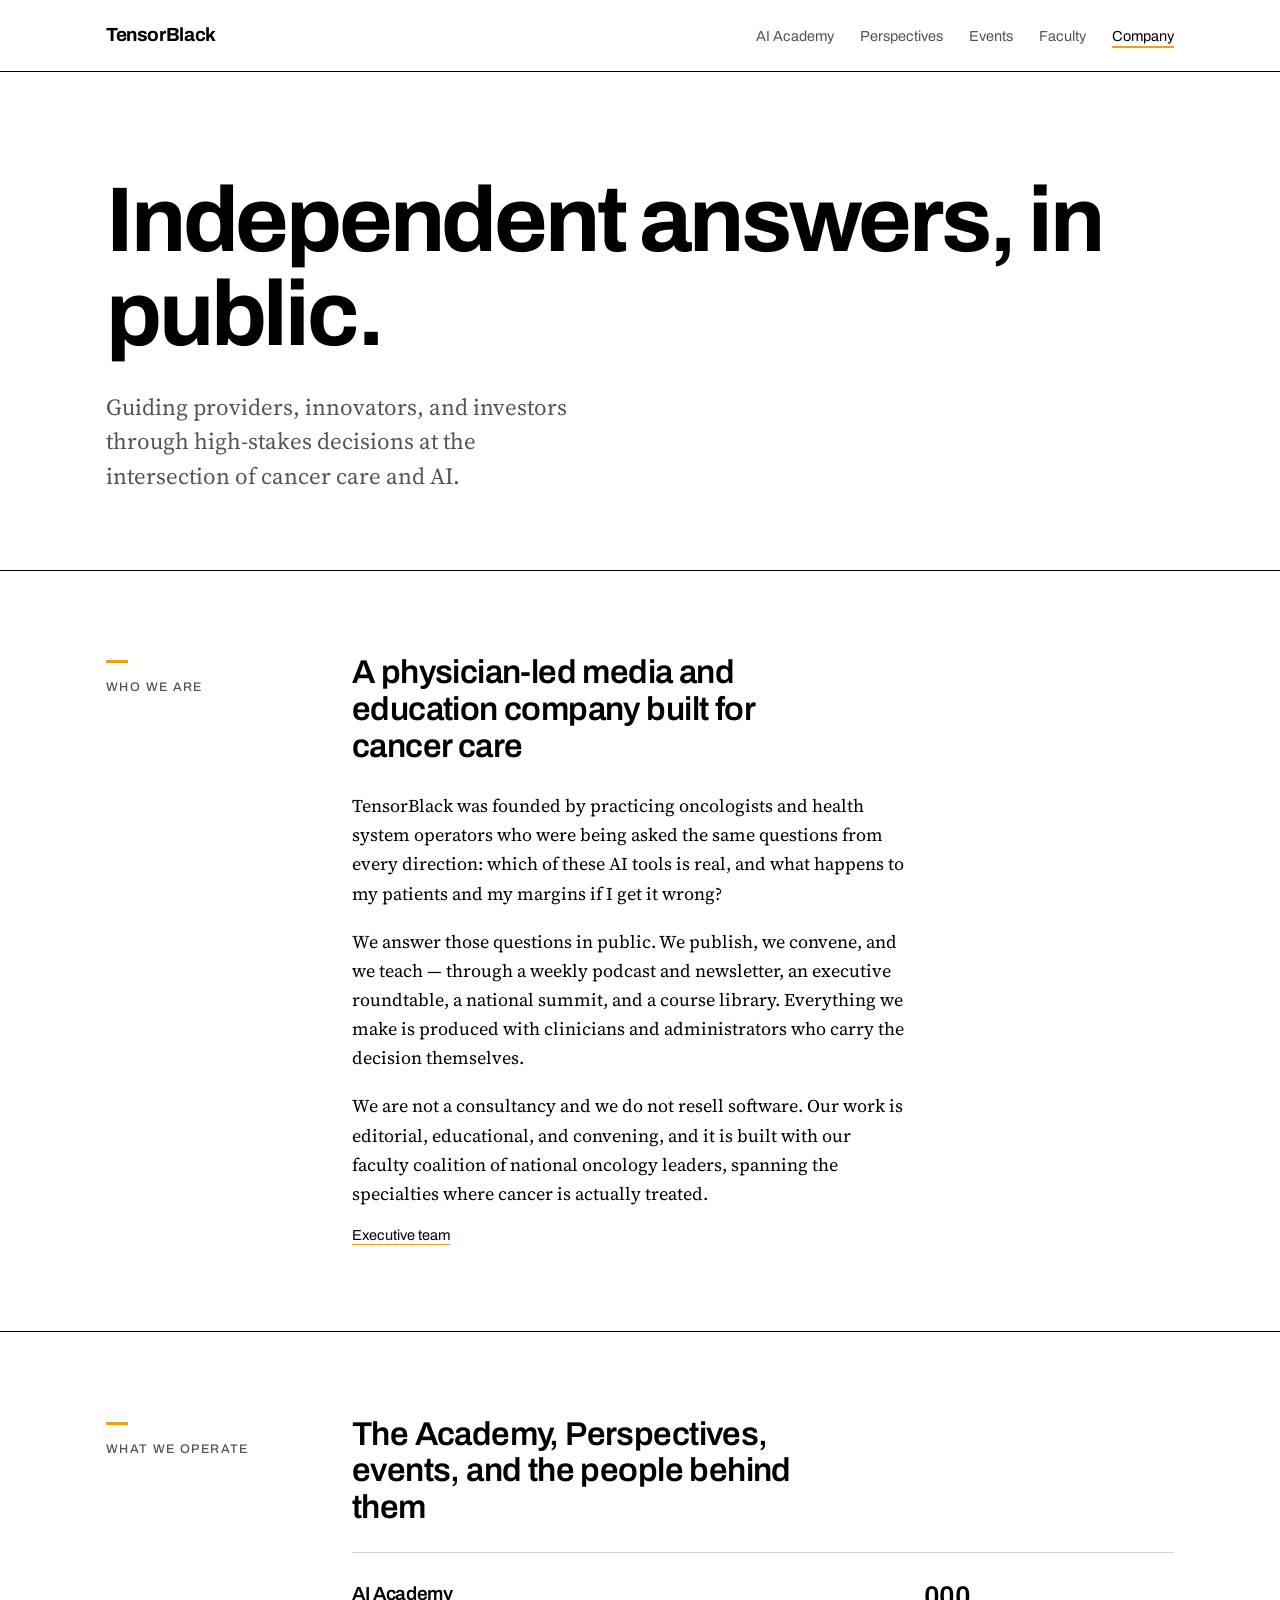
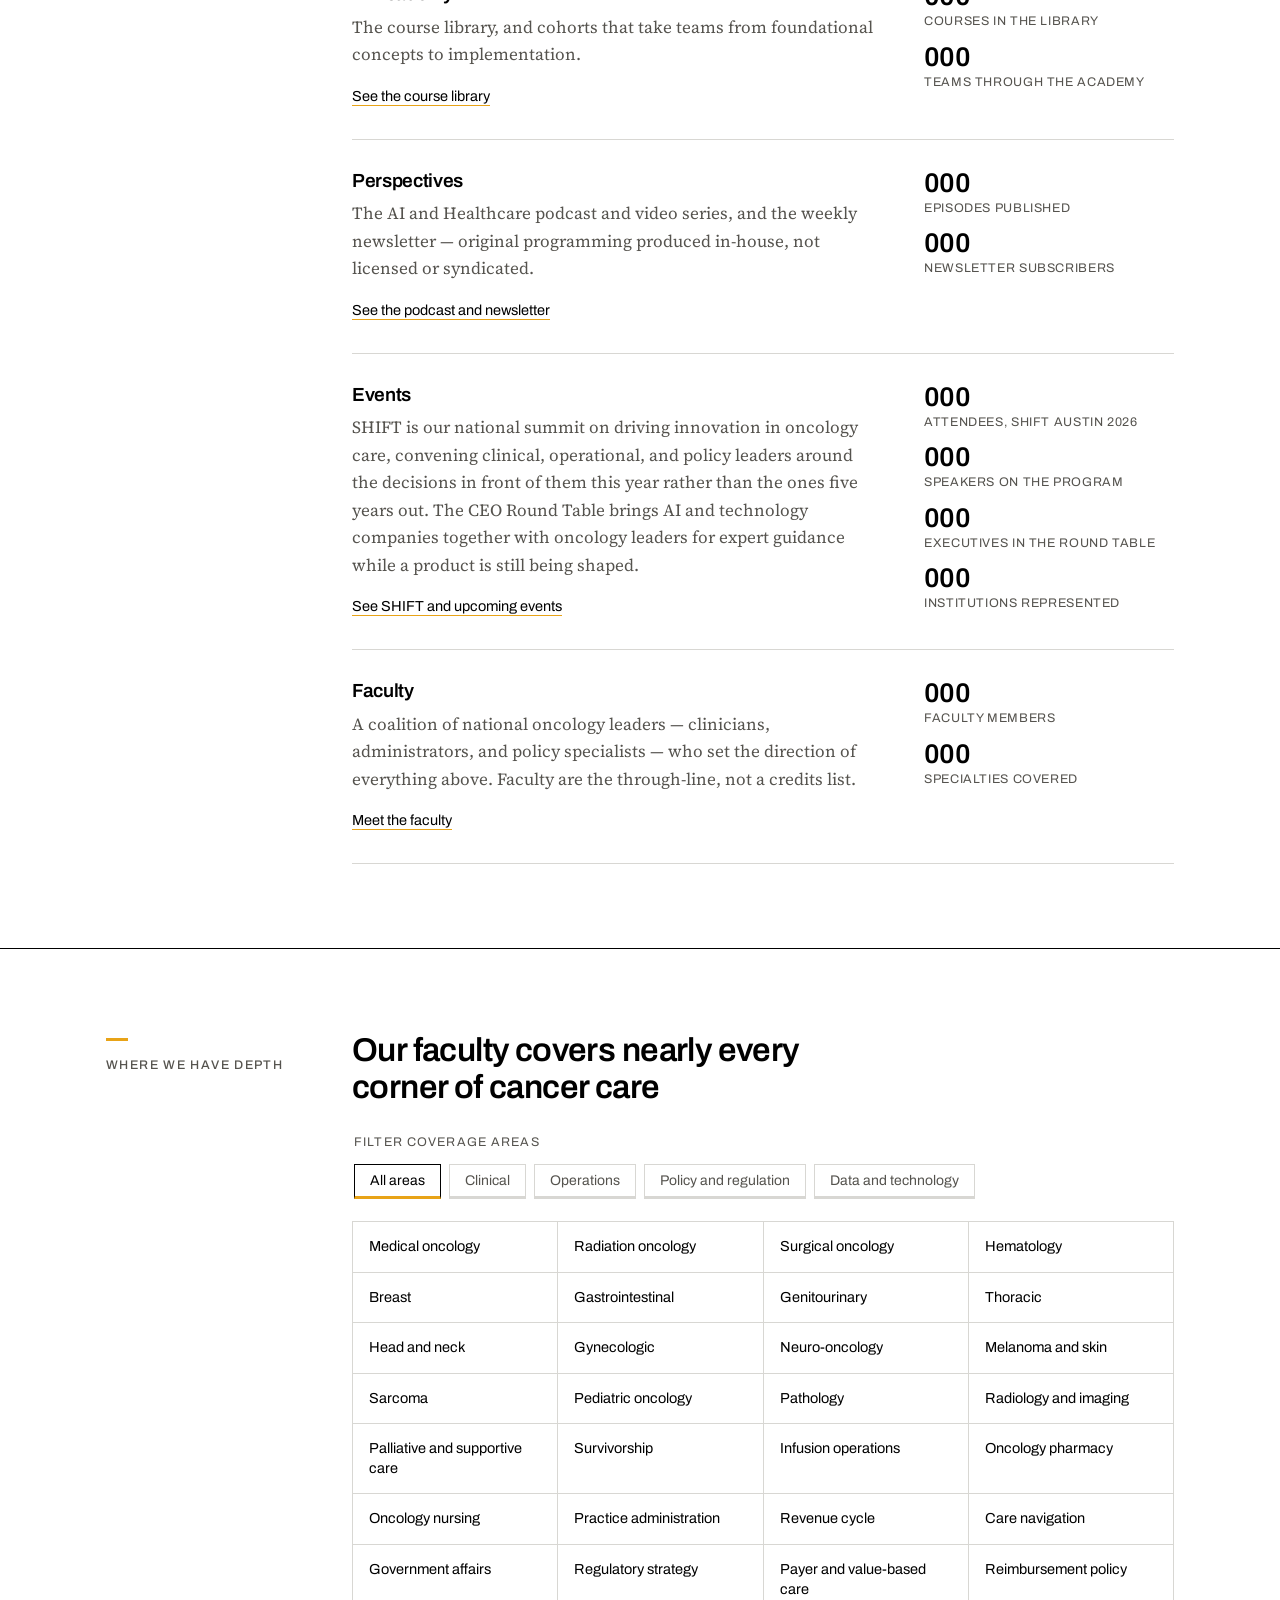
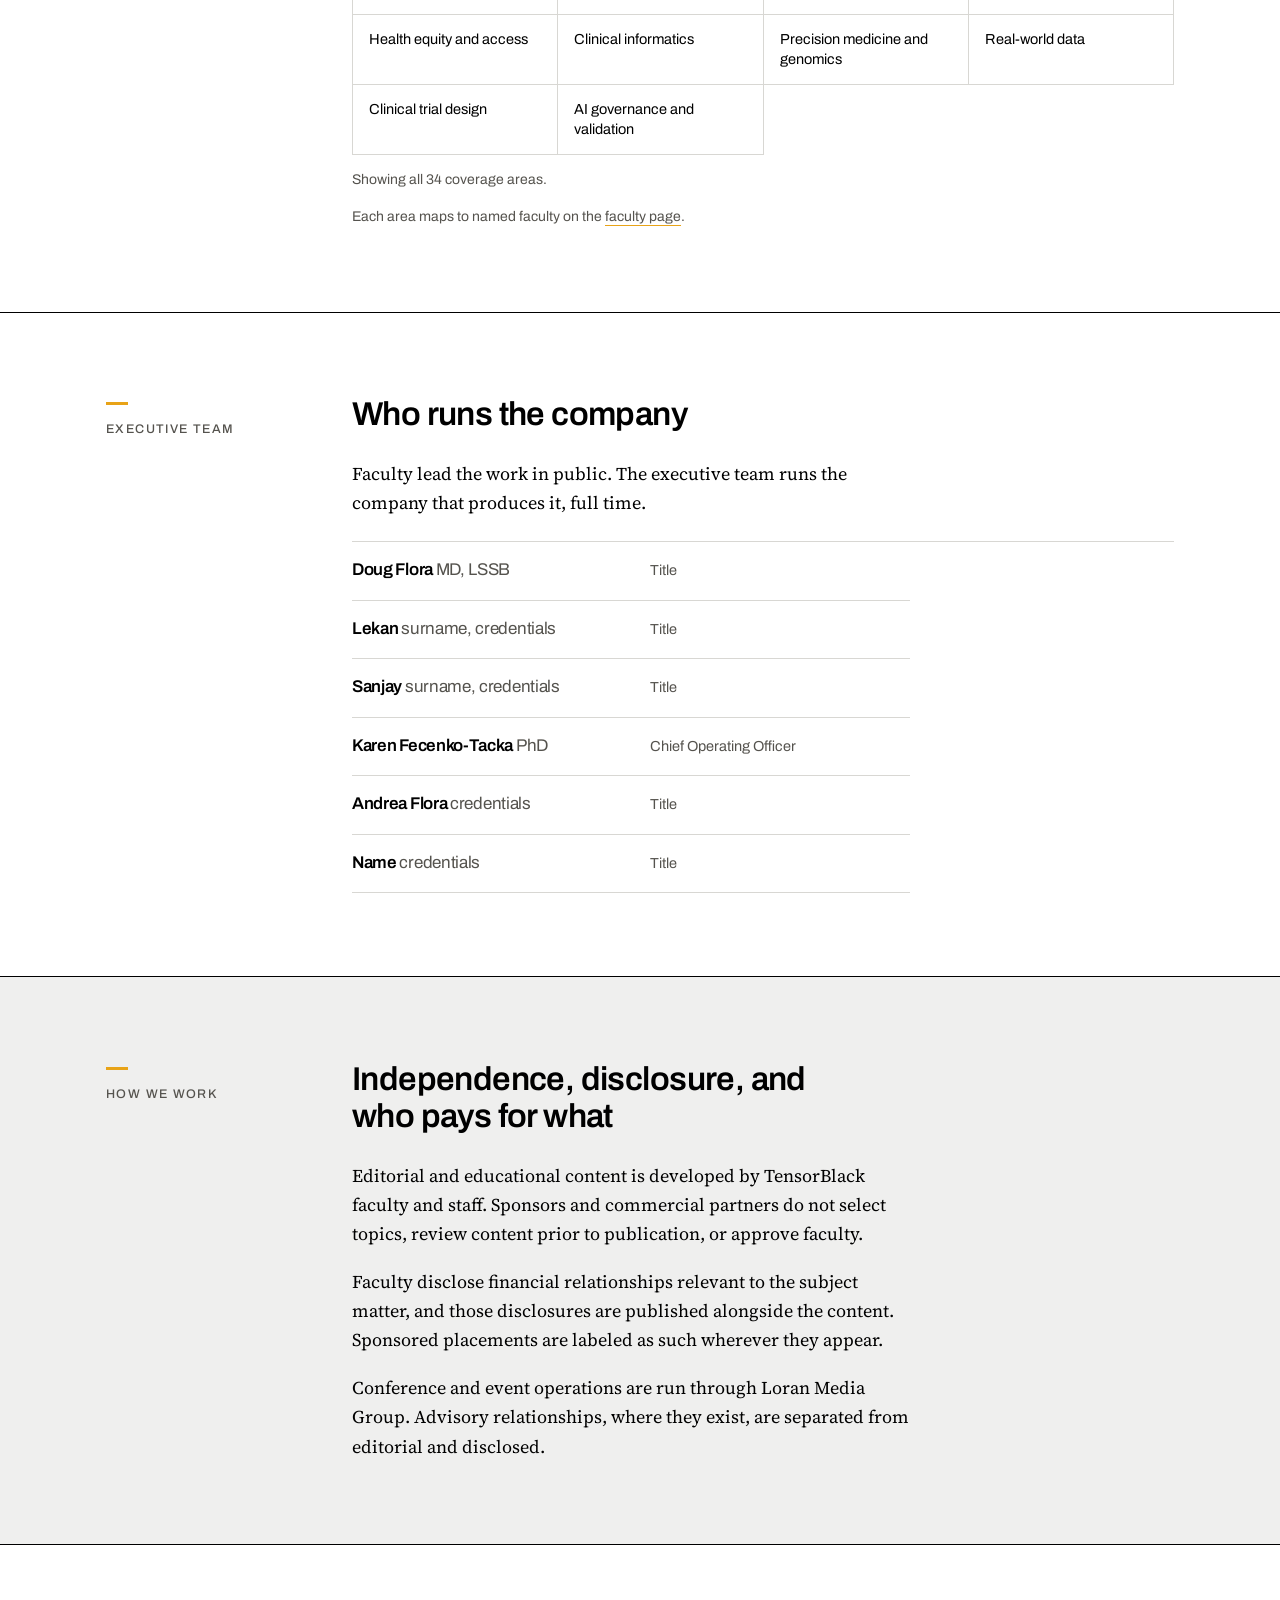
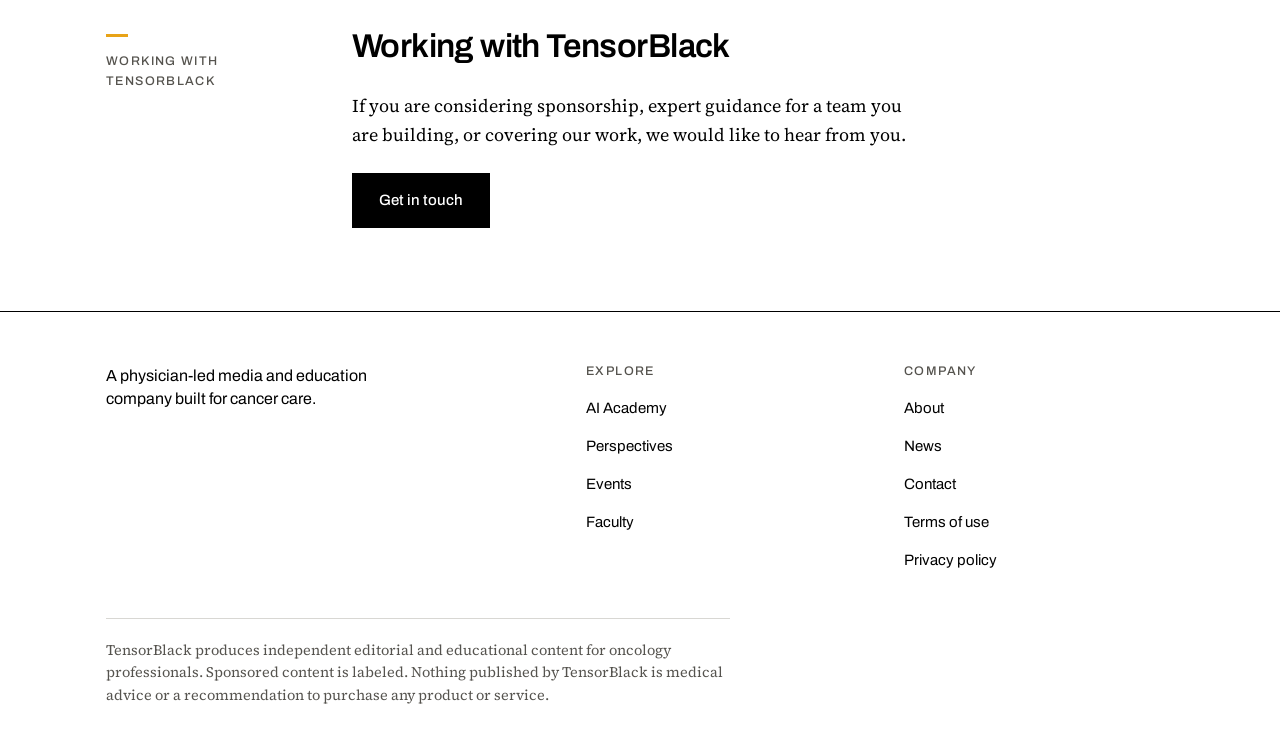
==== commit abd0774e: "Correct the CEO Round Table and finish removing bureau positioning The Round Table was described wro" ====
--- a/index.html
+++ b/index.html
@@ -128,9 +128,9 @@
                 SHIFT is our national summit on driving innovation in oncology
                 care, convening clinical, operational, and policy leaders
                 around the decisions in front of them this year rather than the
-                ones five years out. The CEO Round Table brings cancer program
-                executives together in a closed session to share what they are
-                deploying and what they are learning from it.
+                ones five years out. The CEO Round Table brings AI and
+                technology companies together with oncology leaders for expert
+                guidance while a product is still being shaped.
               </p>
               <a class="link block-link" href="/events">See SHIFT and upcoming events</a>
             </div>
@@ -311,8 +311,8 @@
       <div class="col prose">
         <h2 class="h-section" id="work-h">Working with TensorBlack</h2>
         <p>
-          If you are considering sponsorship, speaking at SHIFT, or covering
-          our work, we would like to hear from you.
+          If you are considering sponsorship, expert guidance for a team you
+          are building, or covering our work, we would like to hear from you.
         </p>
         <a class="btn" href="/contact">Get in touch</a>
       </div>
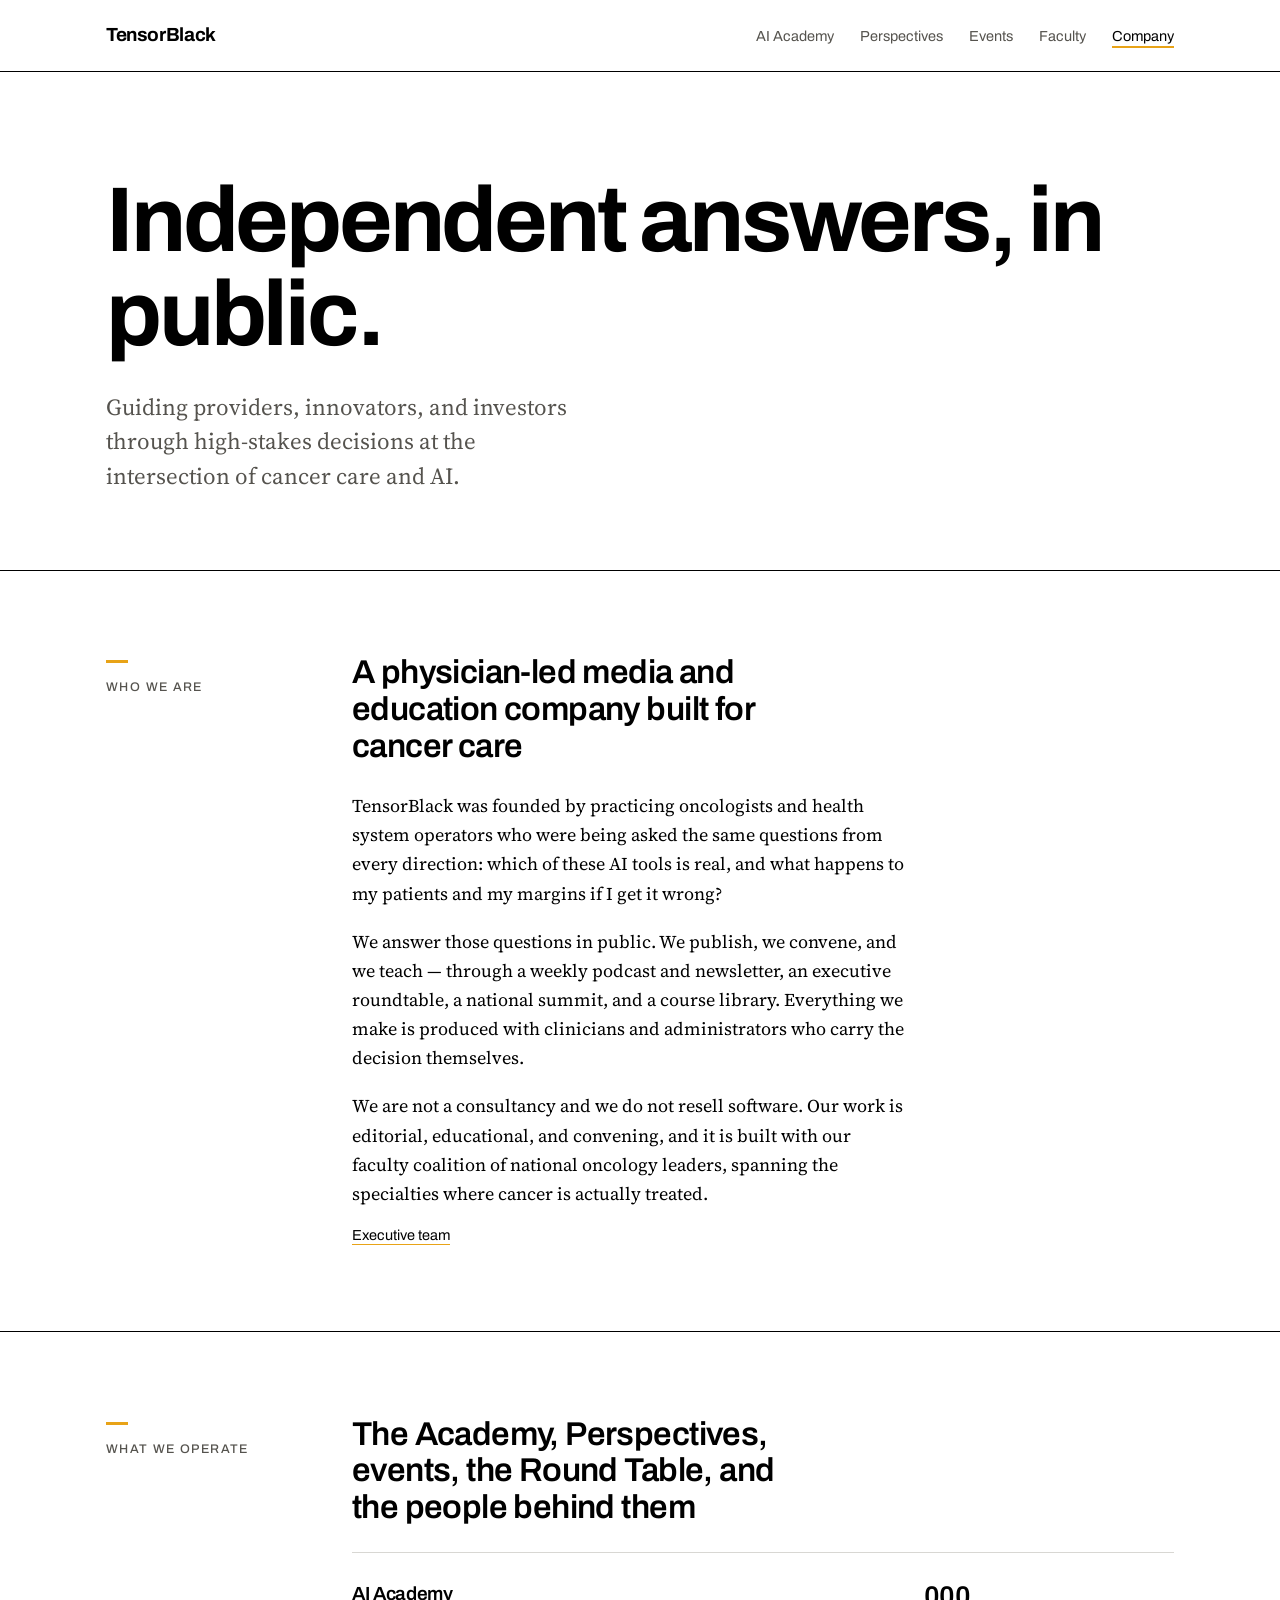
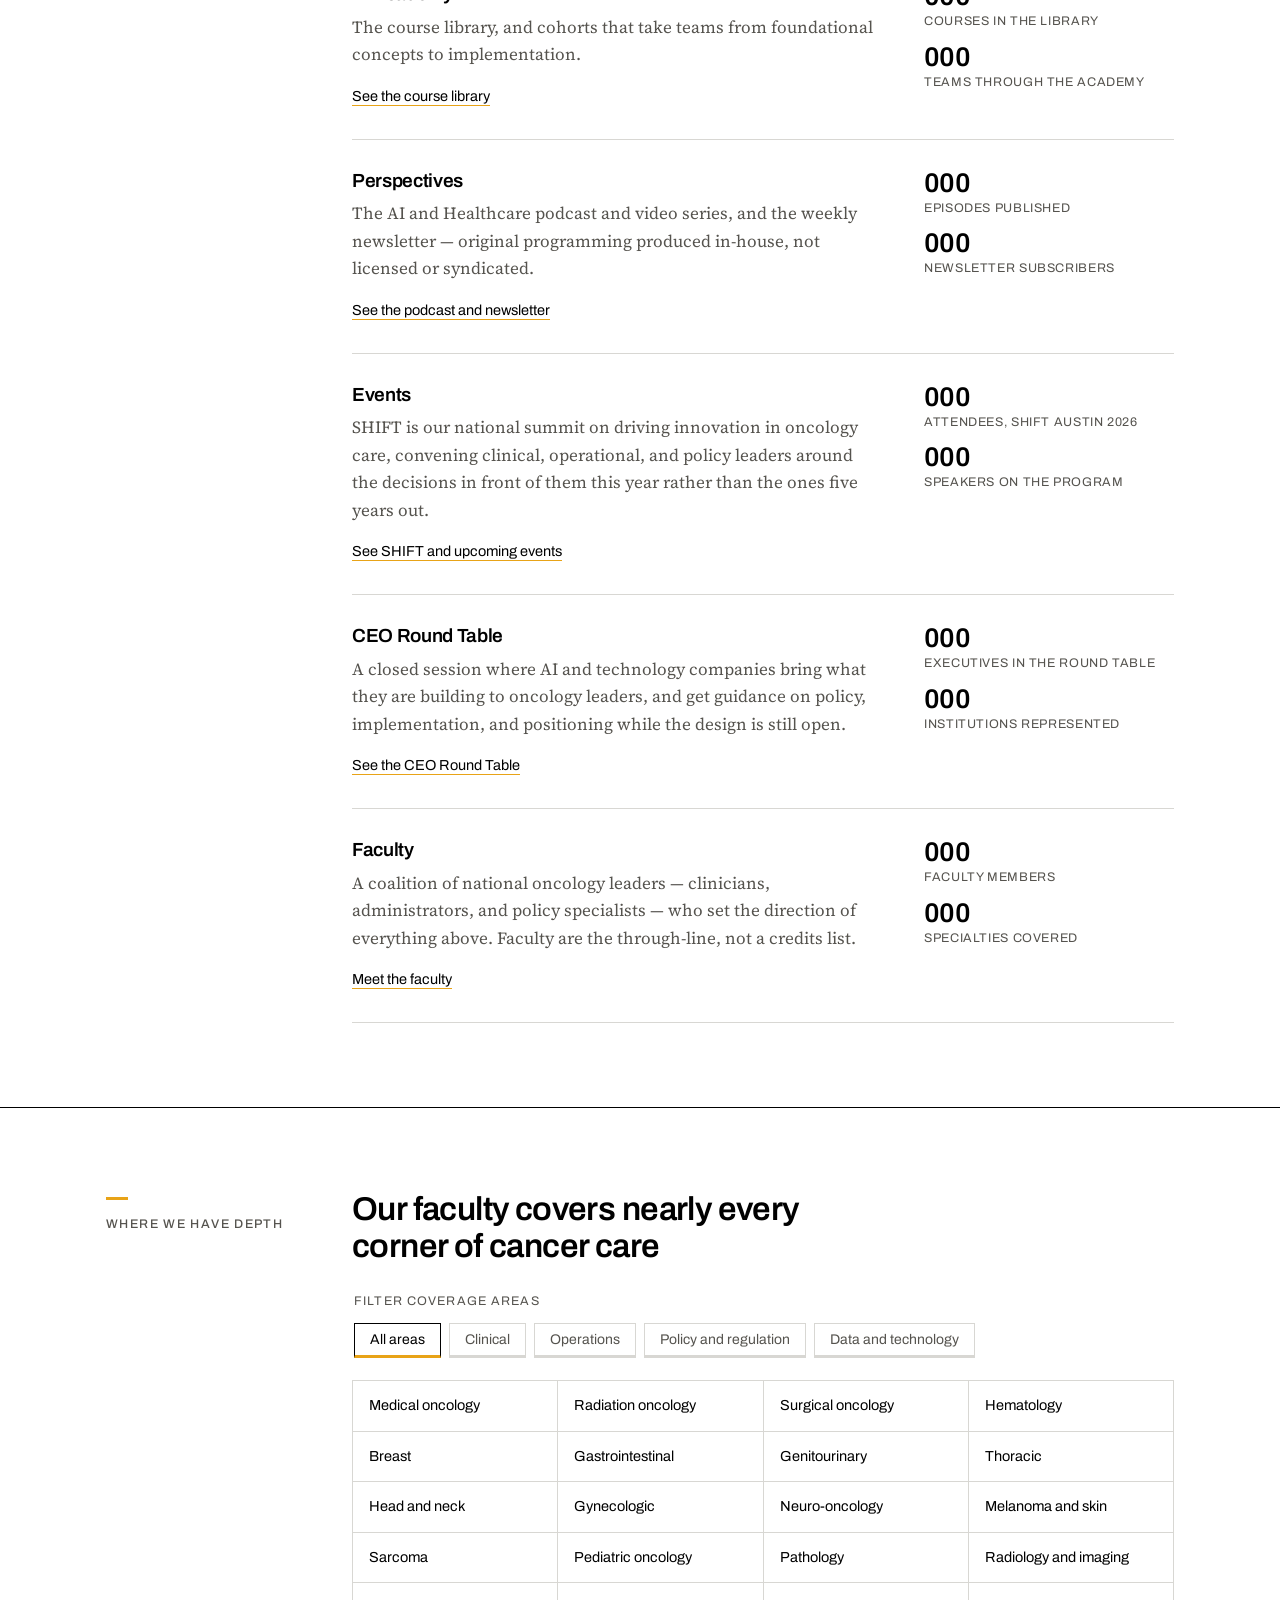
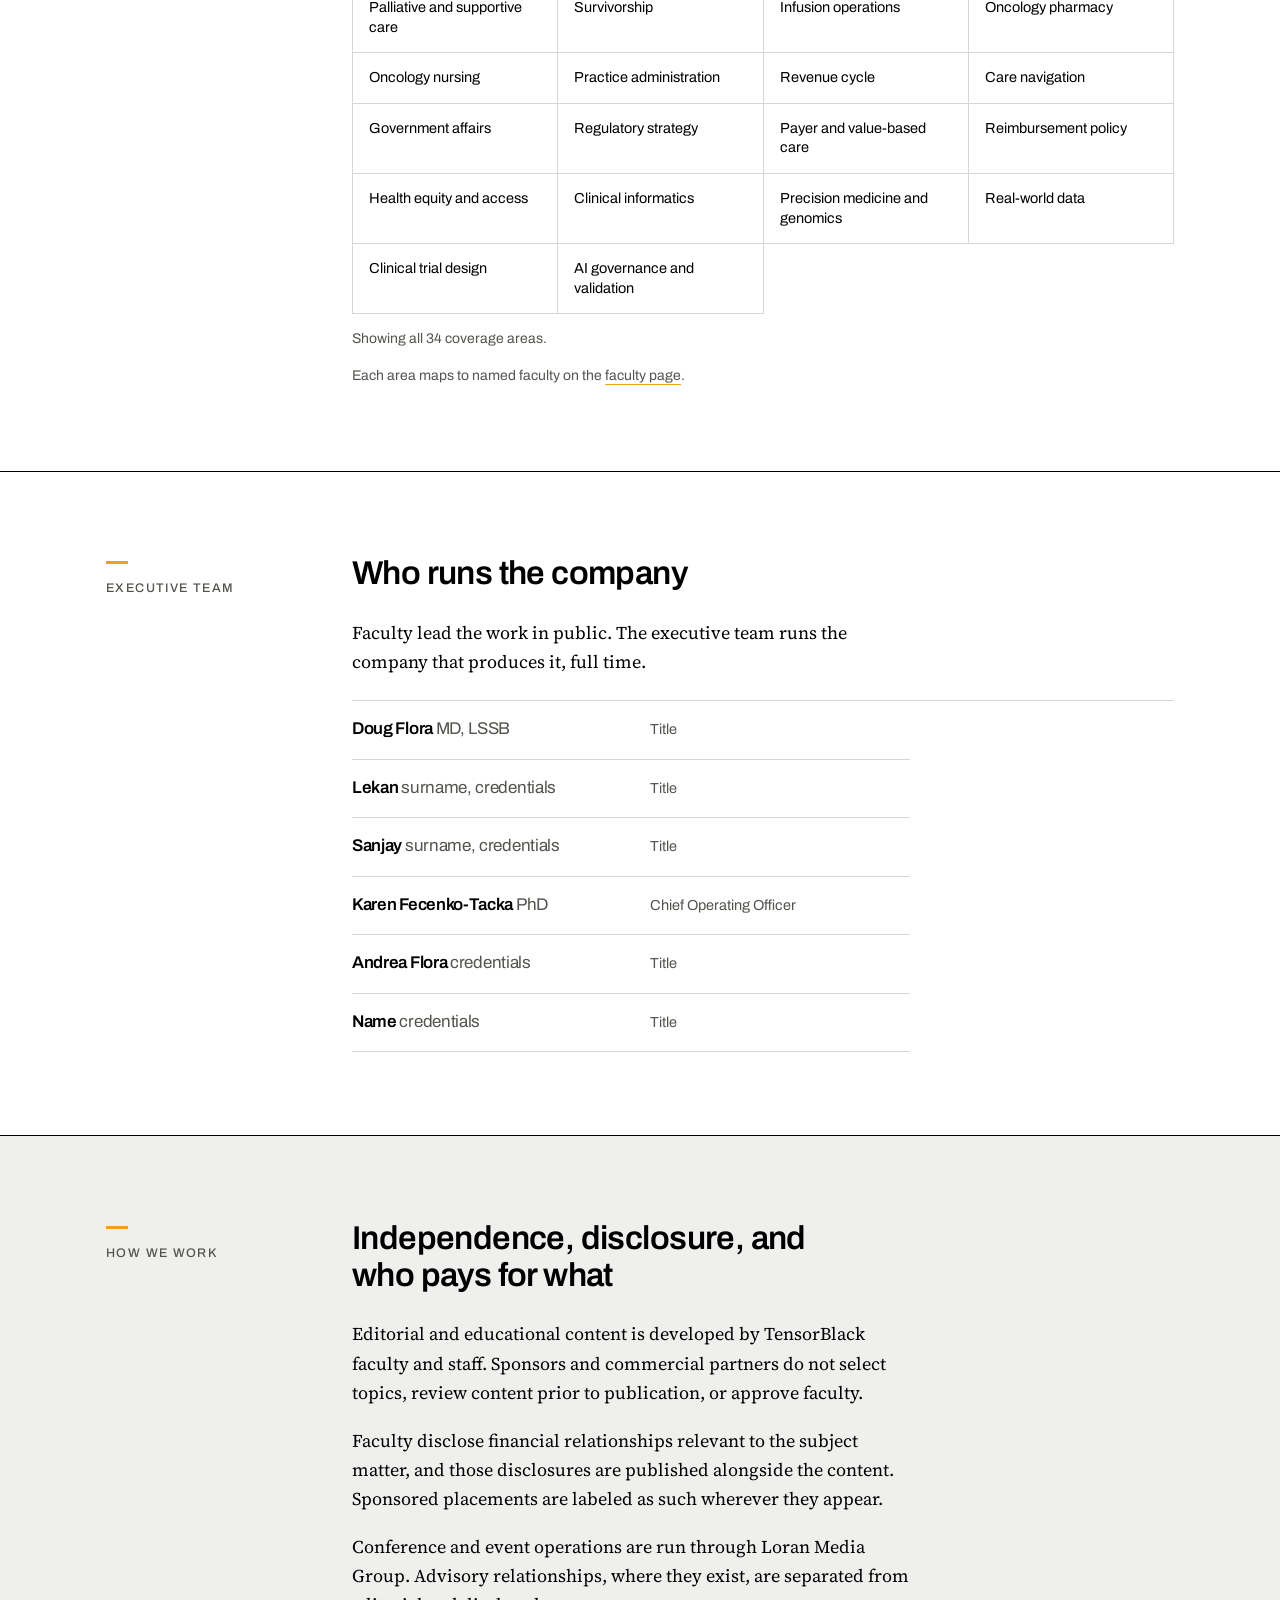
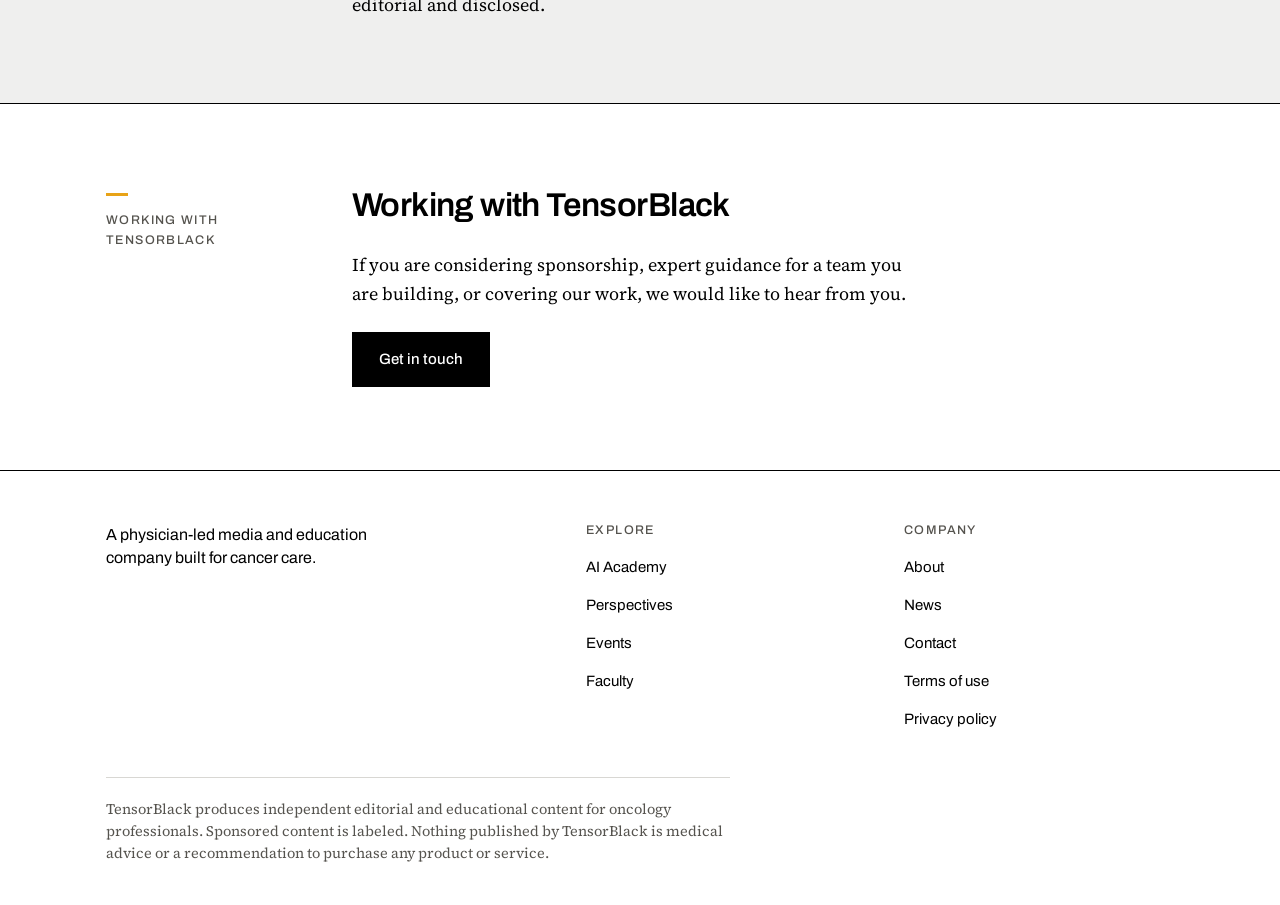
==== commit 56835b47: "Remove disclosure from Working with, add a CEO Round Table page Deletes the independence and disclos" ====
--- a/index.html
+++ b/index.html
@@ -85,7 +85,7 @@
       <p class="rail">What we operate</p>
       <div class="col">
         <h2 class="h-section" id="operate-h">
-          The Academy, Perspectives, events, and the people behind them
+          The Academy, Perspectives, events, the Round Table, and the people behind them
         </h2>
 
         <div class="blocks">
@@ -128,15 +128,28 @@
                 SHIFT is our national summit on driving innovation in oncology
                 care, convening clinical, operational, and policy leaders
                 around the decisions in front of them this year rather than the
-                ones five years out. The CEO Round Table brings AI and
-                technology companies together with oncology leaders for expert
-                guidance while a product is still being shaped.
+                ones five years out.
               </p>
               <a class="link block-link" href="/events">See SHIFT and upcoming events</a>
             </div>
             <div class="figures">
               <div>000<span>Attendees, SHIFT Austin 2026</span></div>
               <div>000<span>Speakers on the program</span></div>
+            </div>
+          </article>
+
+          <article class="block">
+            <div>
+              <h3>CEO Round Table</h3>
+              <p>
+                A closed session where AI and technology companies bring what
+                they are building to oncology leaders, and get guidance on
+                policy, implementation, and positioning while the design is
+                still open.
+              </p>
+              <a class="link block-link" href="/ceo-round-table">See the CEO Round Table</a>
+            </div>
+            <div class="figures">
               <div>000<span>Executives in the Round Table</span></div>
               <div>000<span>Institutions represented</span></div>
             </div>
--- a/styles.css
+++ b/styles.css
@@ -651,3 +651,16 @@
   color: var(--ink-2);
   max-width: none;
 }
+
+/* Topics — hairline rows carrying a heading and a paragraph, with no right
+   column. Used for the Round Table's three areas of guidance. */
+.topics {
+  border-top: 1px solid var(--rule);
+  margin-top: 8px;
+}
+.topics > div {
+  padding-block: 28px;
+  border-bottom: 1px solid var(--rule);
+}
+.topics h3 { font-size: 19px; margin-bottom: 9px; }
+.topics p { color: var(--ink-2); font-size: 17px; }
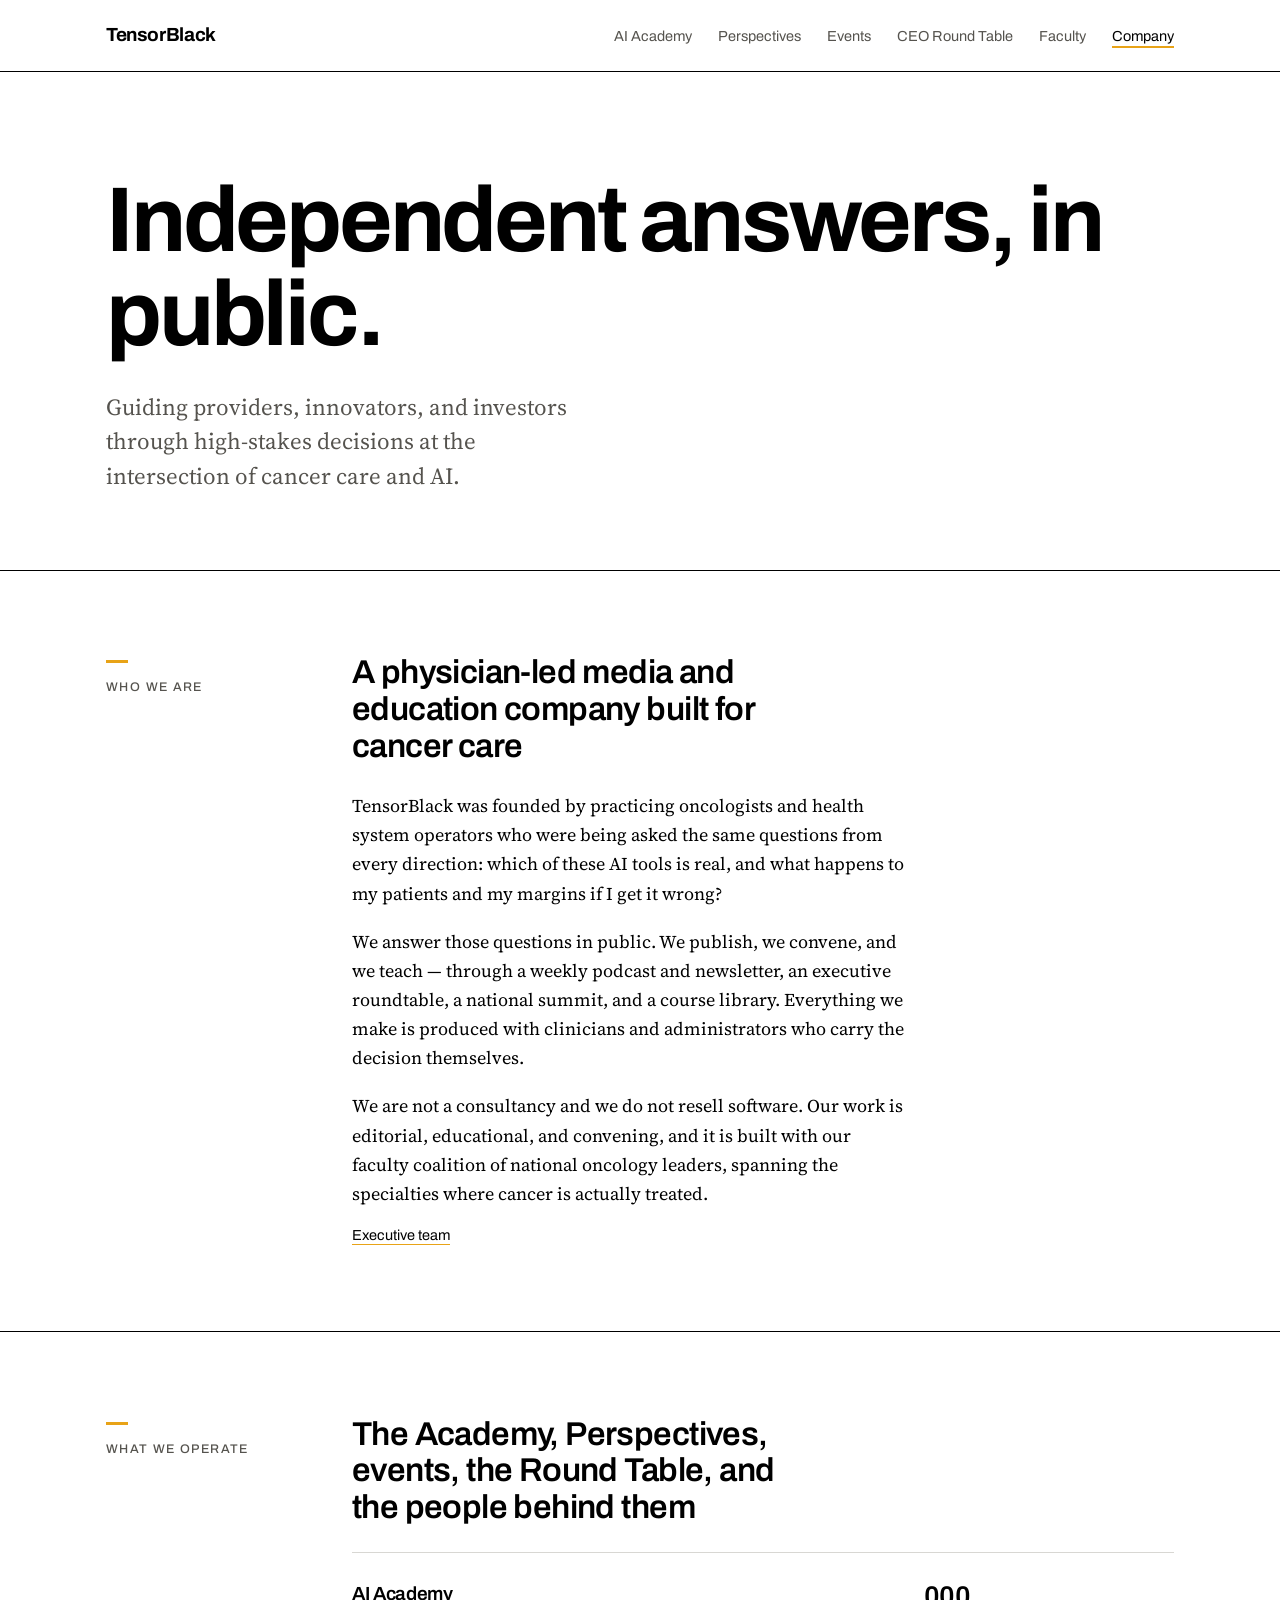
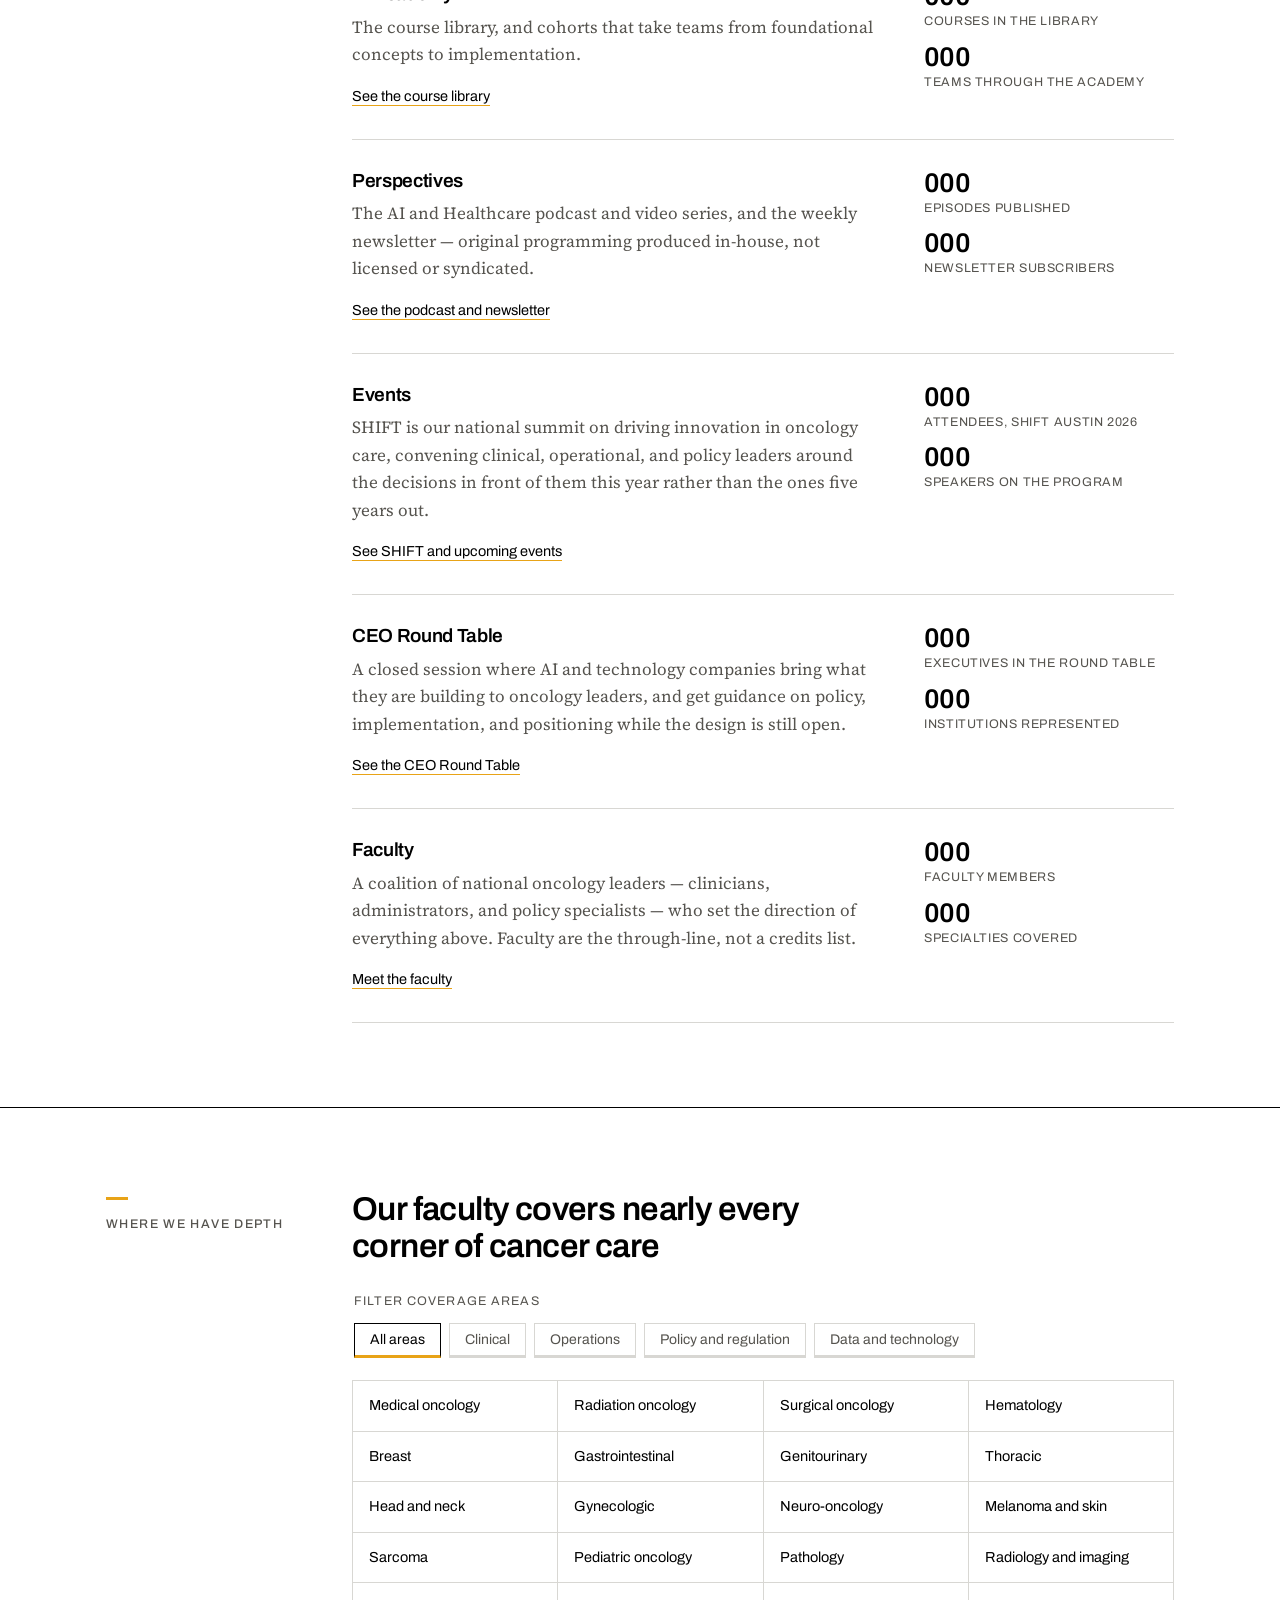
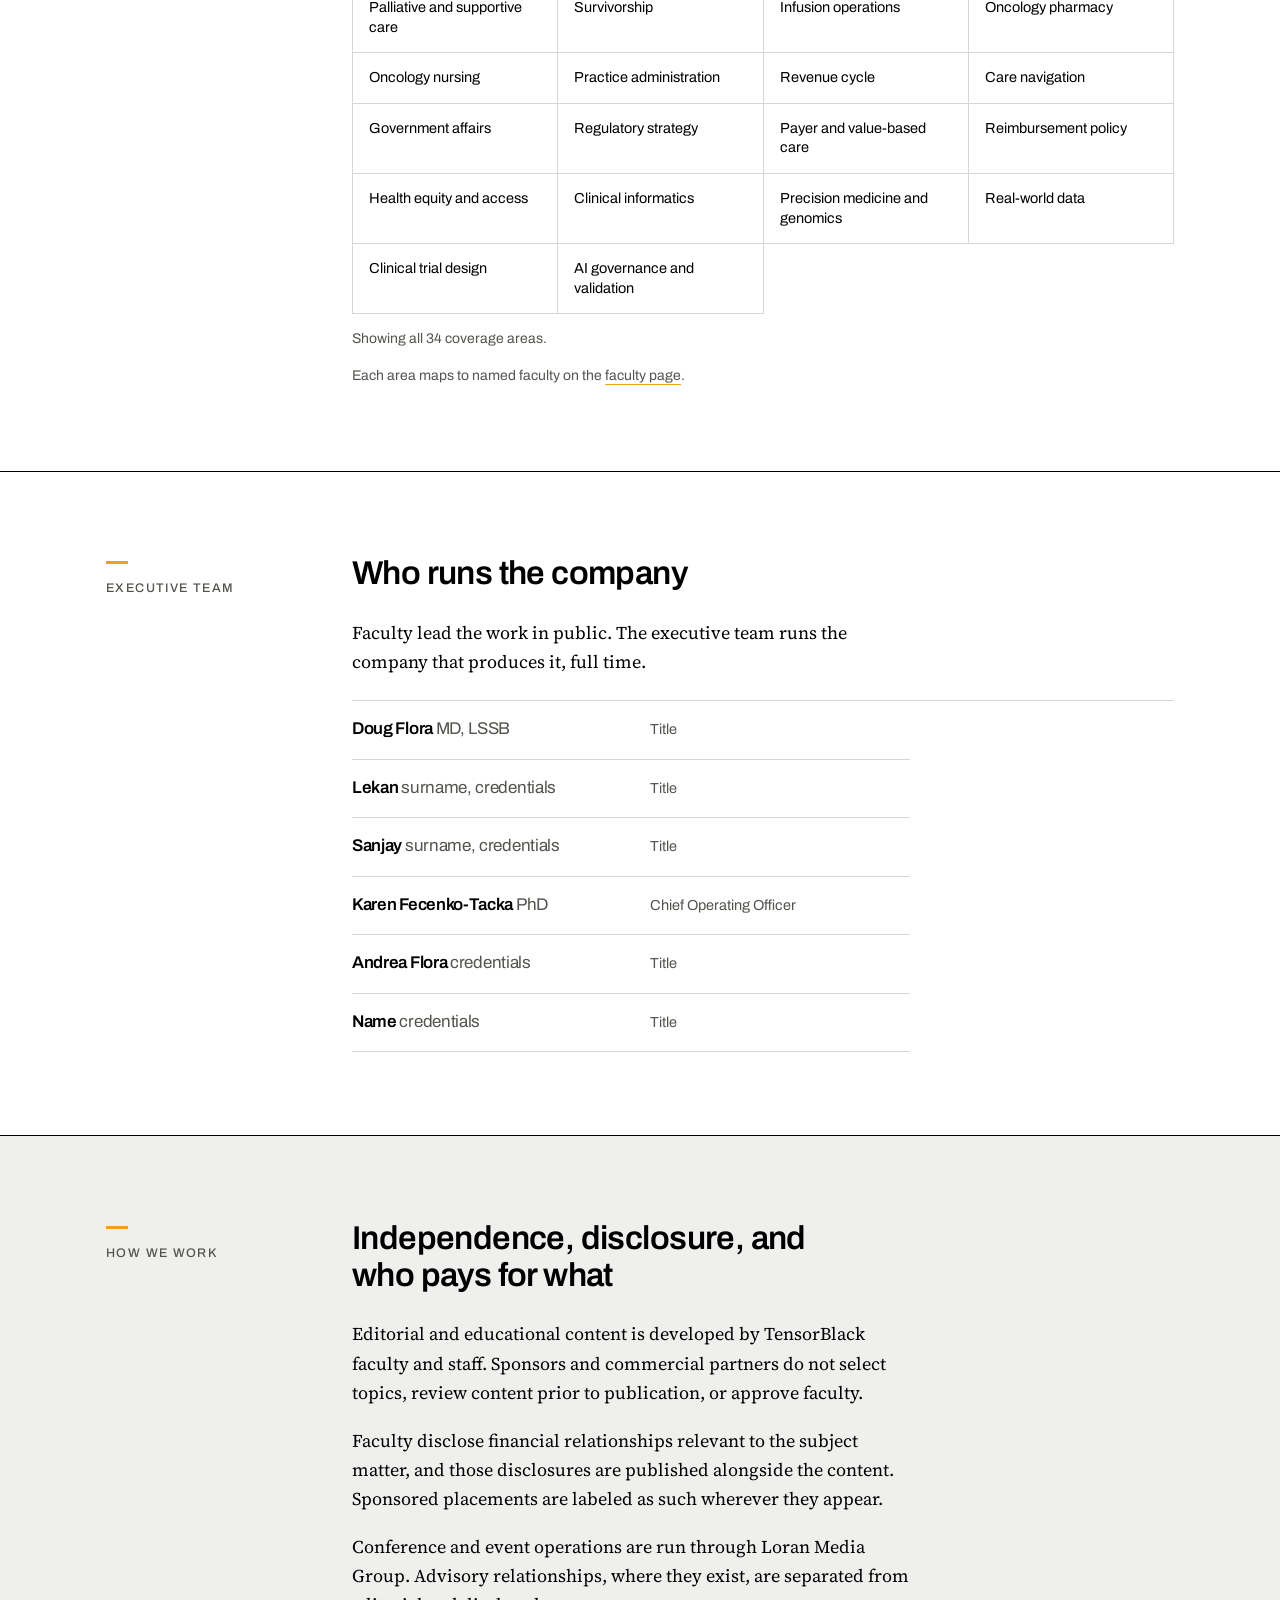
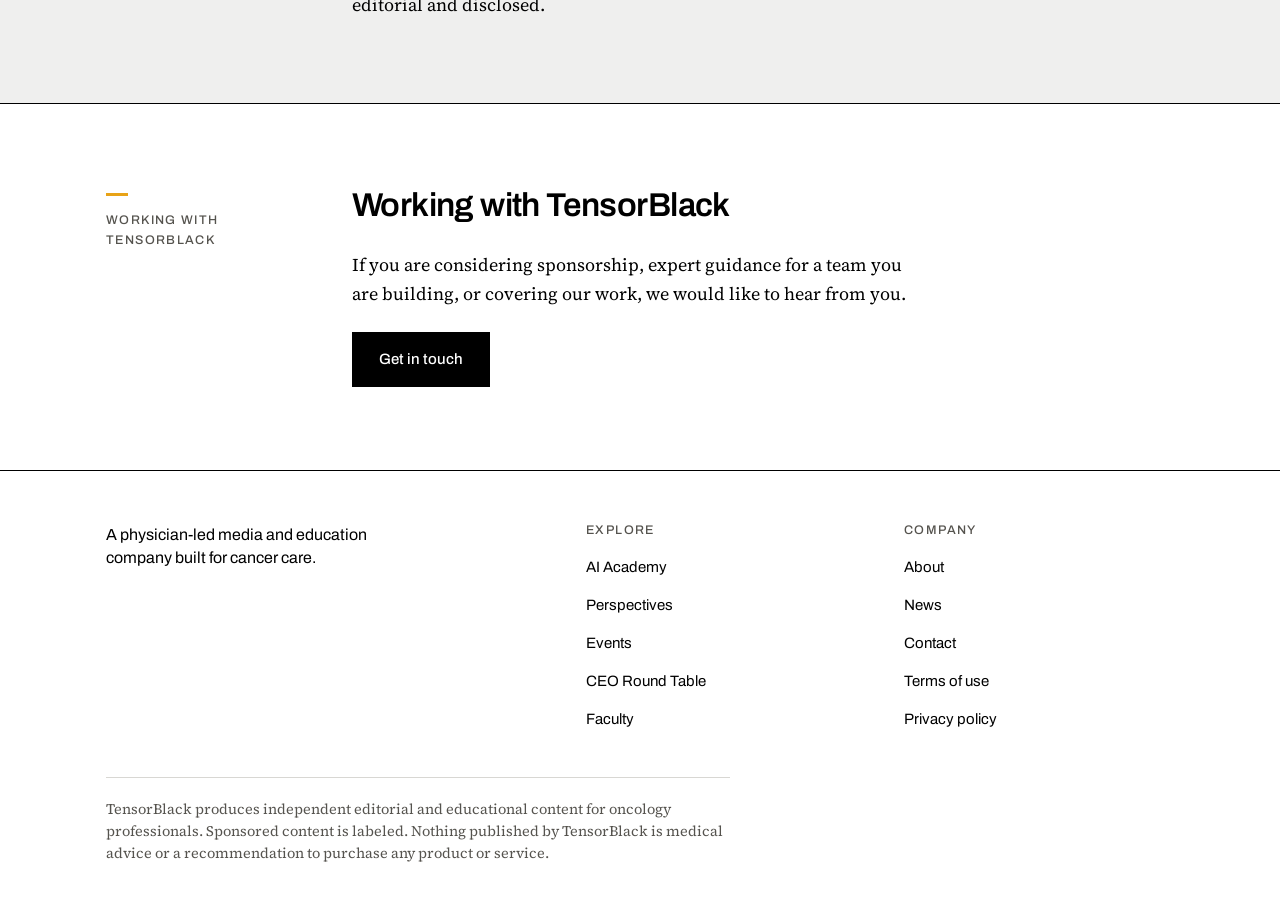
==== commit d033afe4: "Add CEO Round Table to the navigation Added to the primary nav and the footer Explore column on all " ====
--- a/index.html
+++ b/index.html
@@ -27,6 +27,7 @@
         <li><a href="/academy">AI Academy</a></li>
         <li><a href="/perspectives">Perspectives</a></li>
         <li><a href="/events">Events</a></li>
+        <li><a href="/ceo-round-table">CEO Round Table</a></li>
         <li><a href="/faculty">Faculty</a></li>
         <li><a href="/company" aria-current="page">Company</a></li>
       </ul>
@@ -347,6 +348,7 @@
           <li><a href="/academy">AI Academy</a></li>
           <li><a href="/perspectives">Perspectives</a></li>
           <li><a href="/events">Events</a></li>
+          <li><a href="/ceo-round-table">CEO Round Table</a></li>
           <li><a href="/faculty">Faculty</a></li>
         </ul>
       </nav>
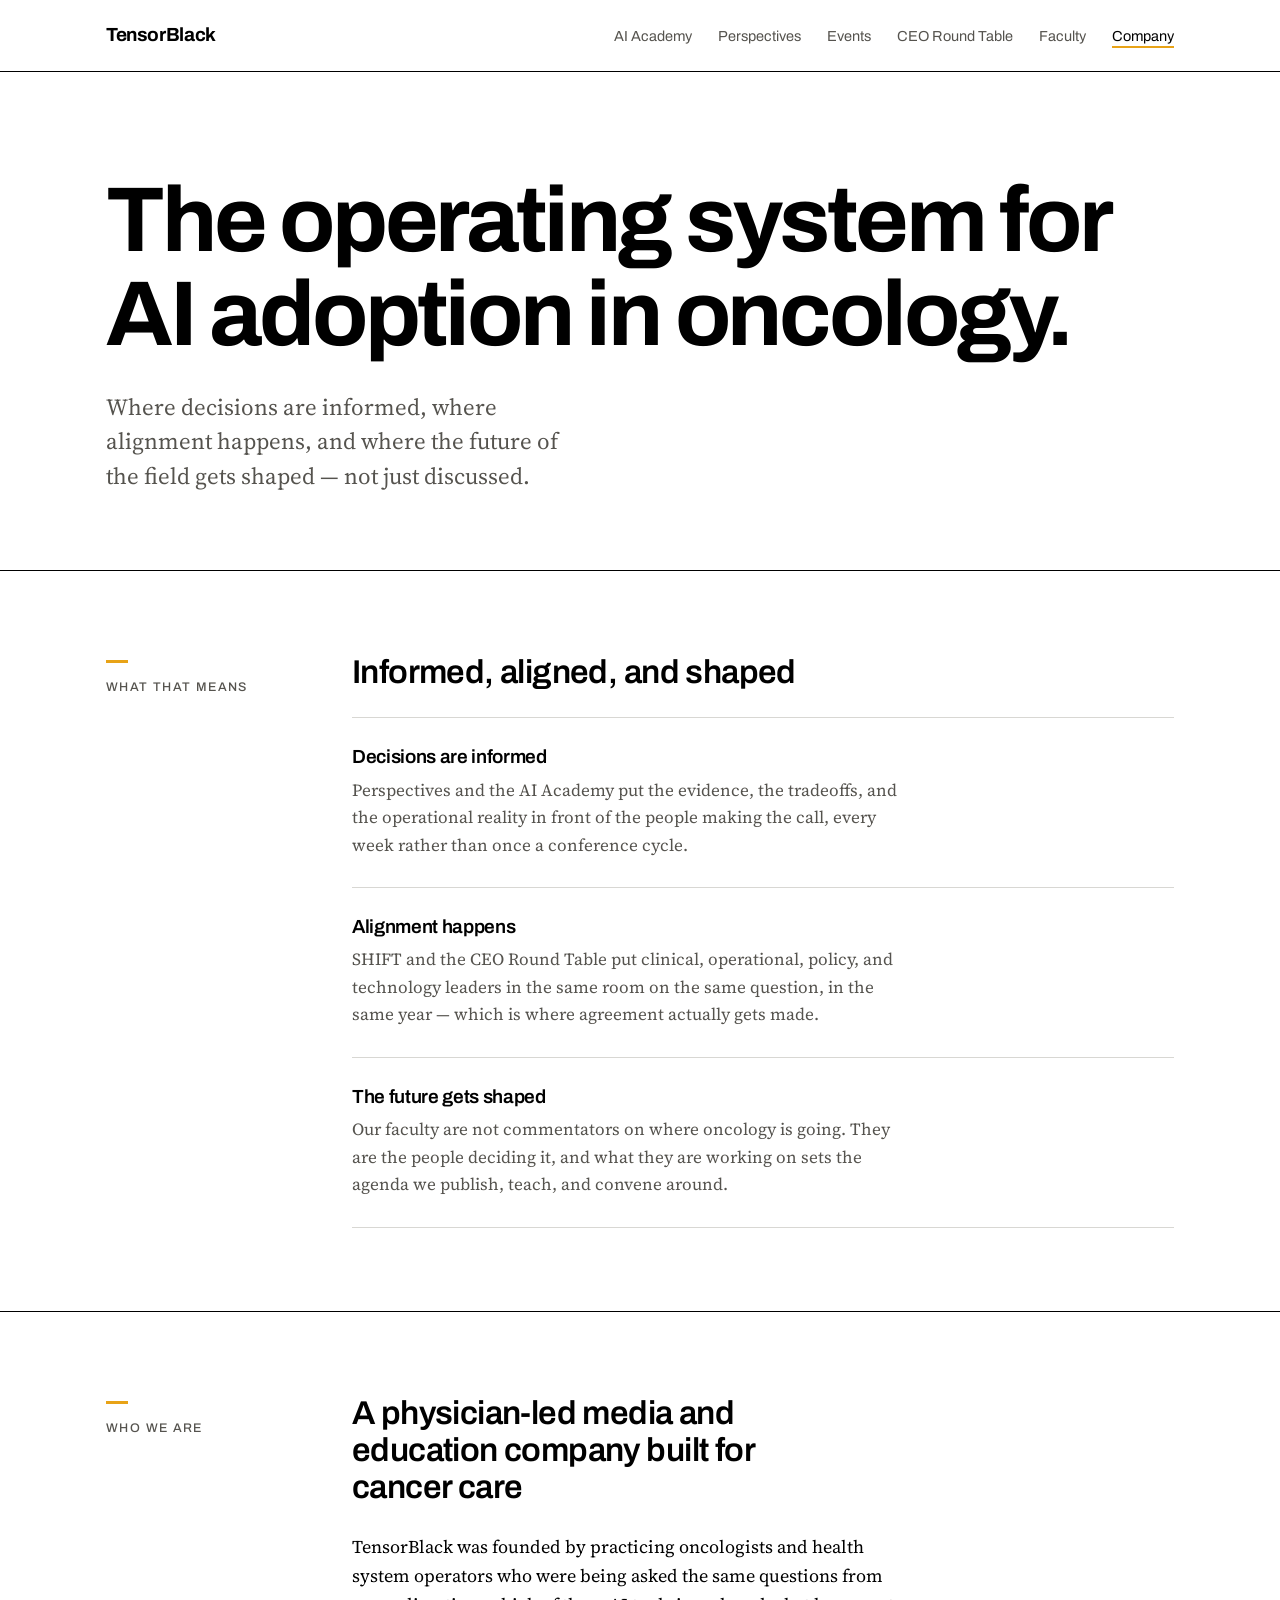
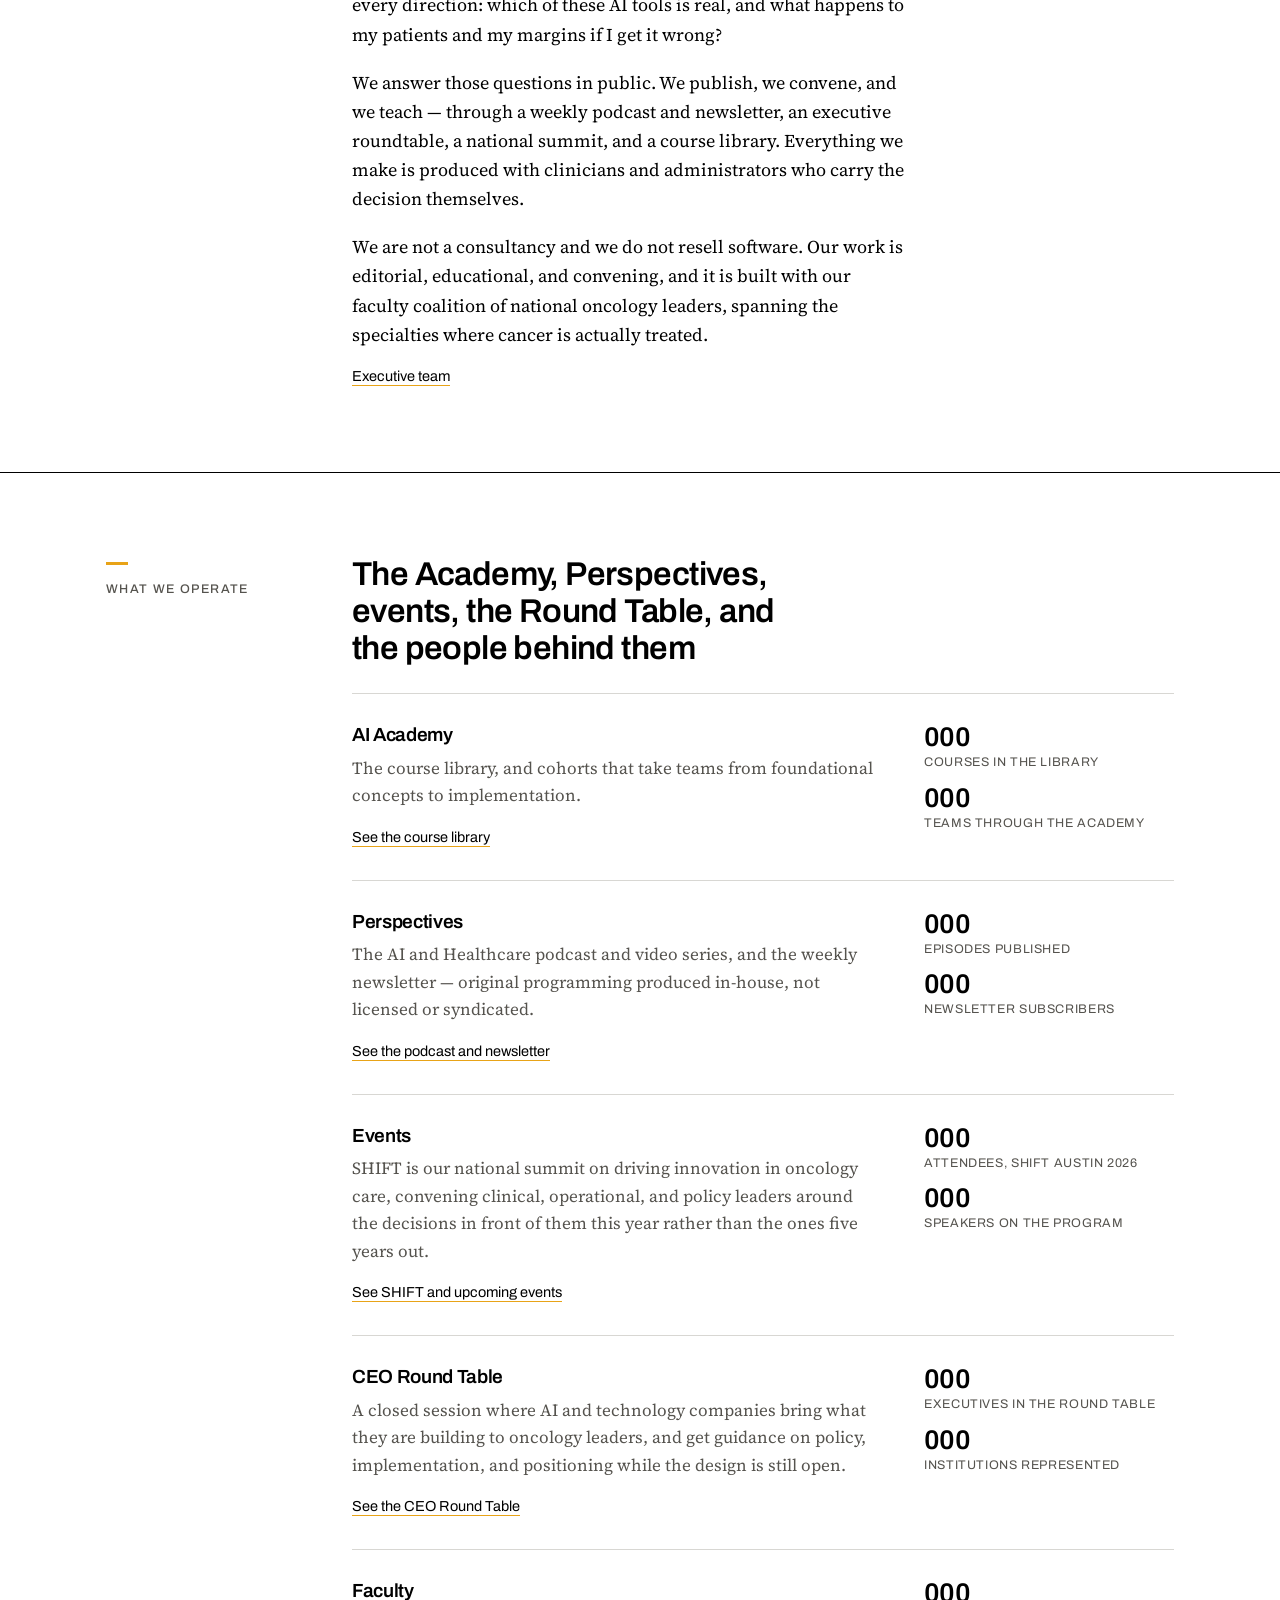
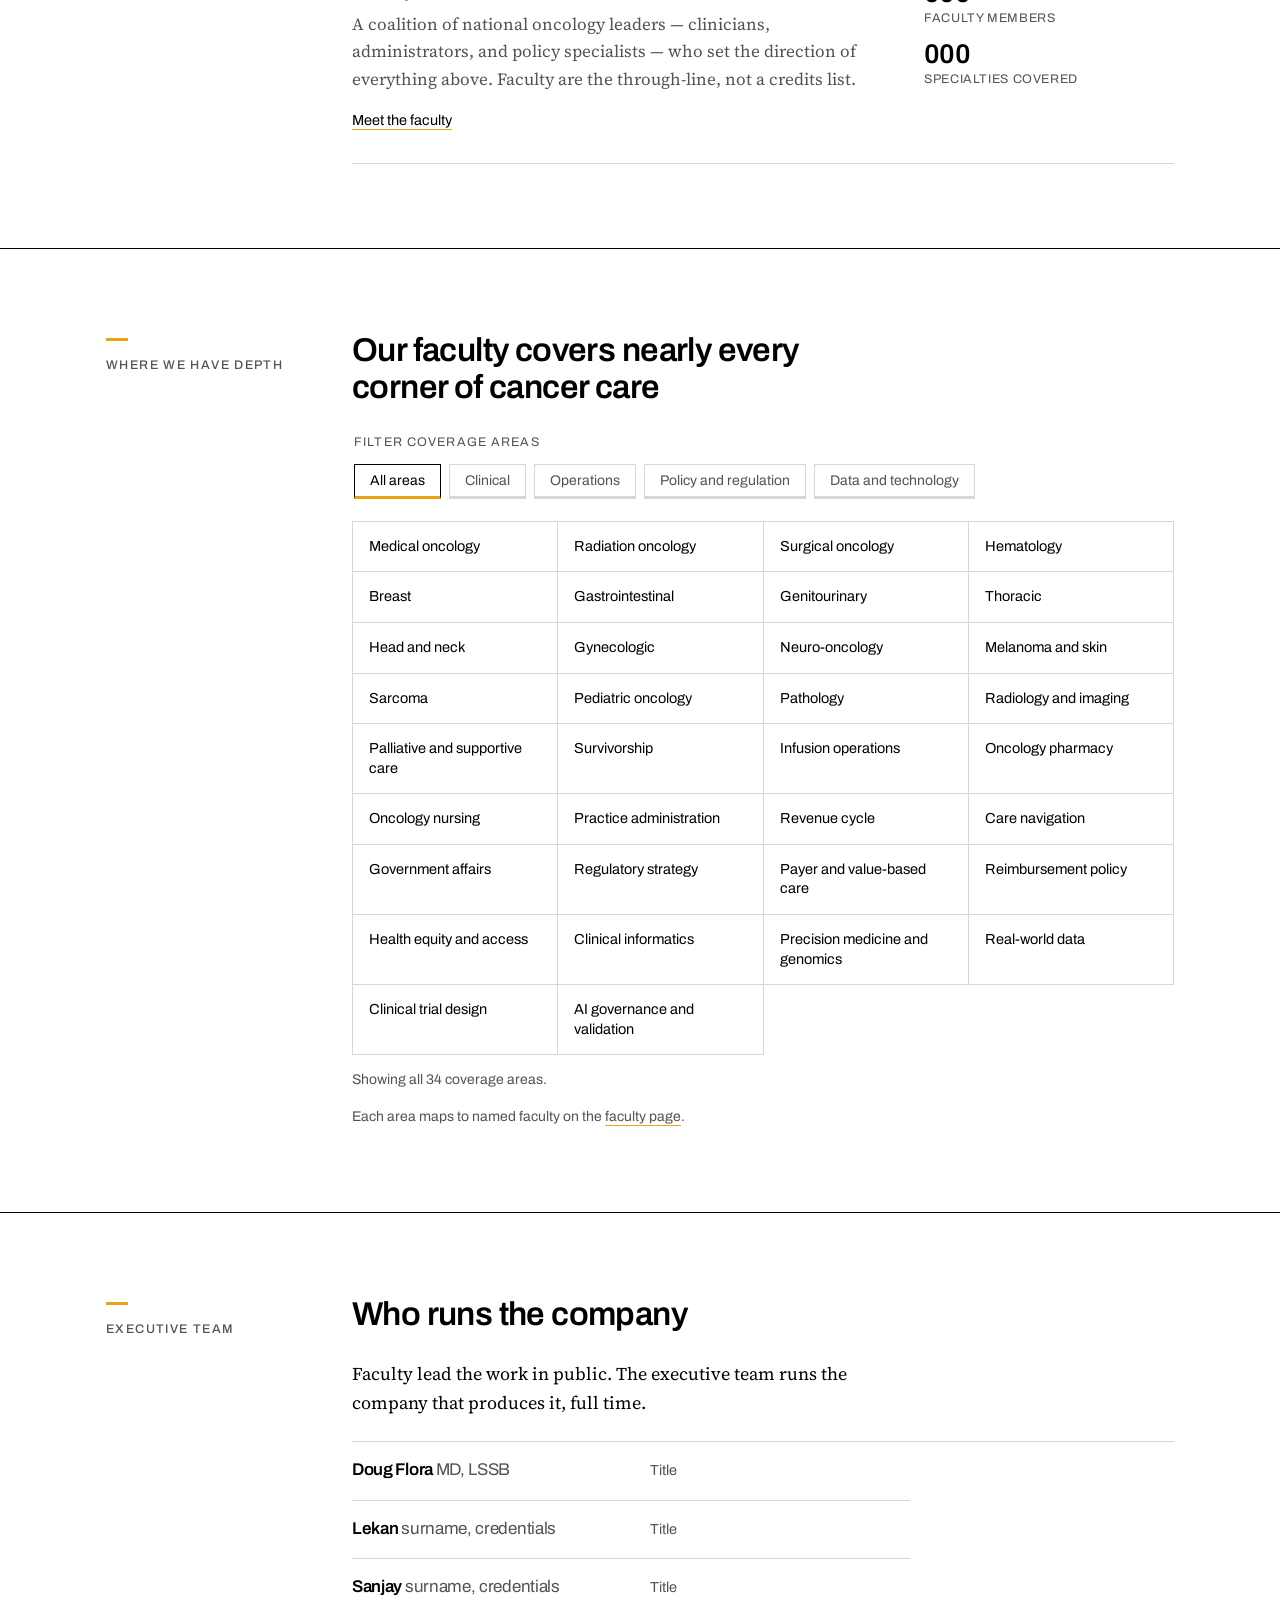
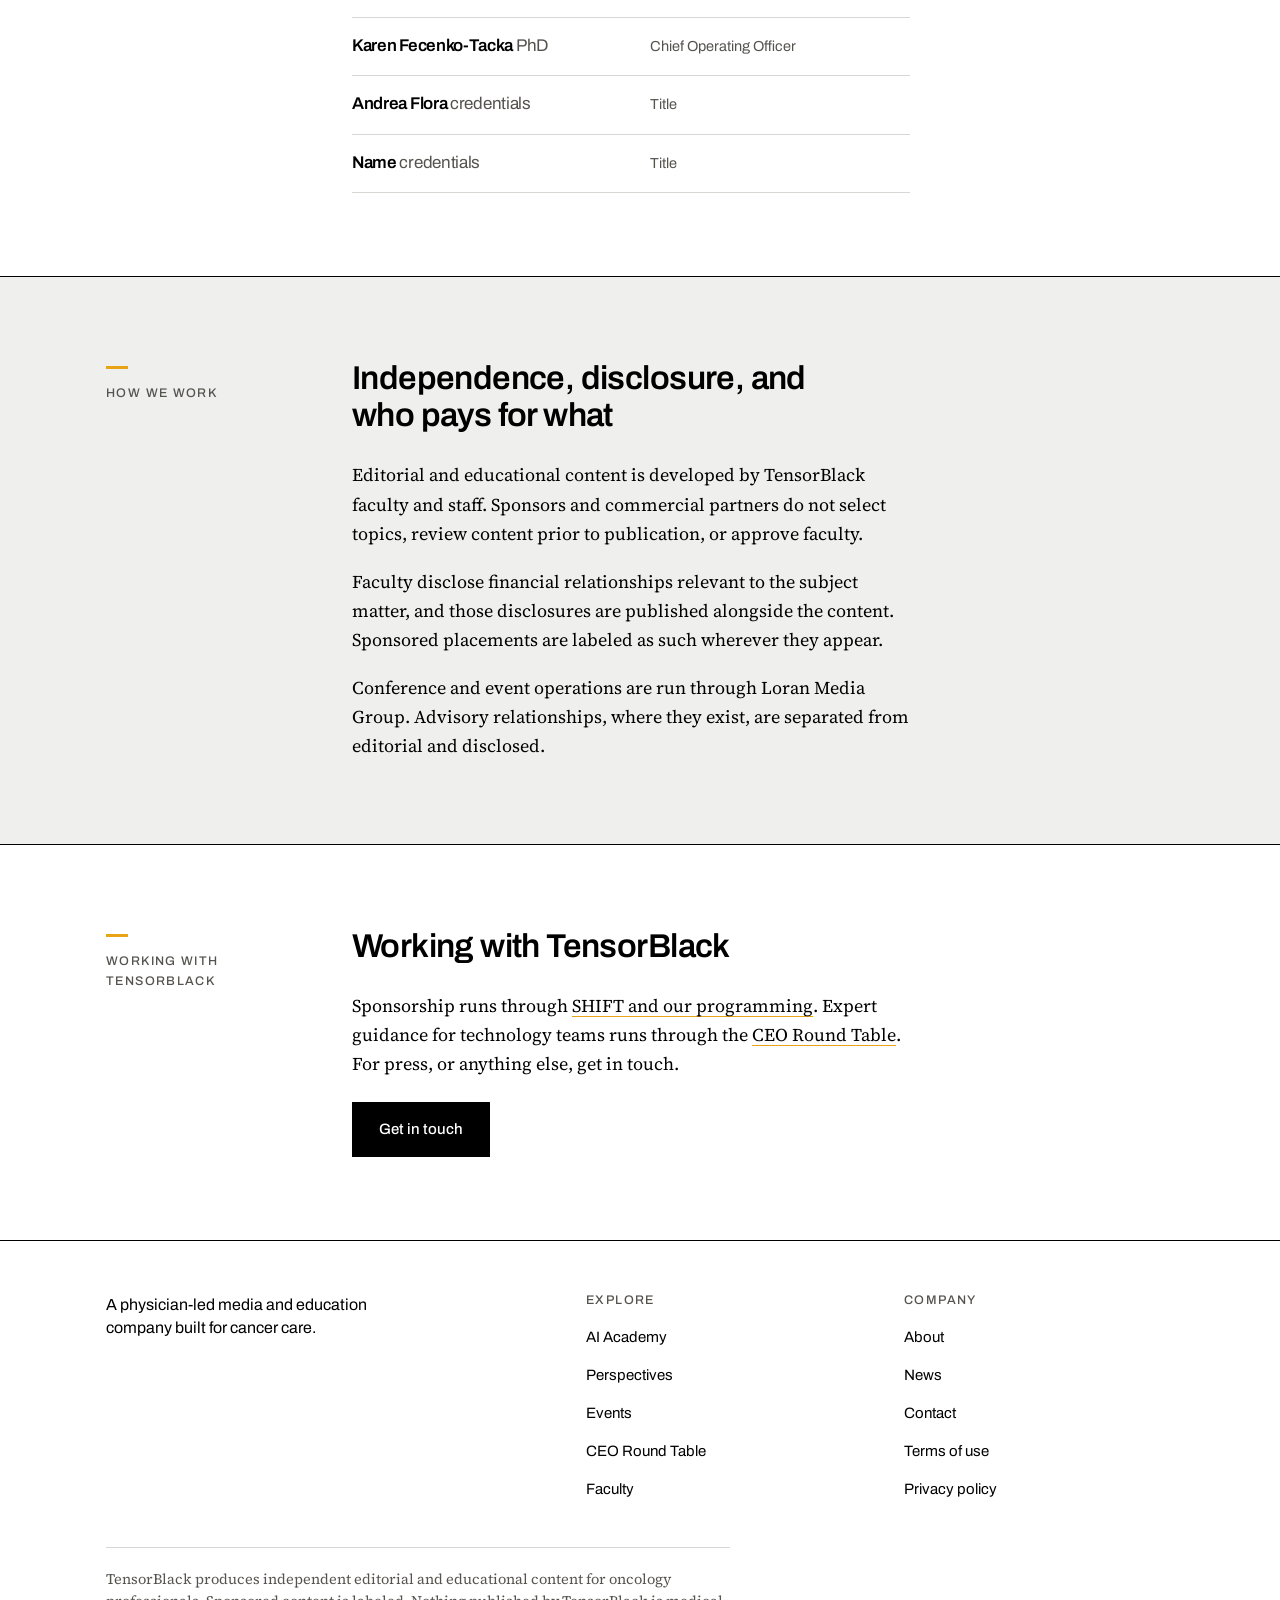
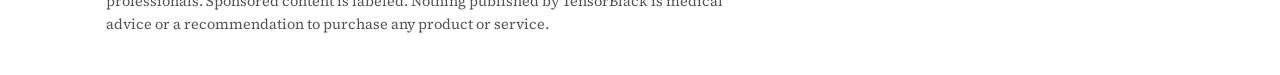
==== commit 881645e1: "Fold Working with into the site, add Events, lead with the positioning Feedback from Sanjay and Doug" ====
--- a/index.html
+++ b/index.html
@@ -4,10 +4,10 @@
 <meta charset="utf-8">
 <meta name="viewport" content="width=device-width, initial-scale=1">
 <title>Company — TensorBlack</title>
-<meta name="description" content="TensorBlack is a physician-led media and education company built for cancer care. We publish, convene, and teach with the clinicians and administrators who carry the decision.">
+<meta name="description" content="The operating system for AI adoption in oncology: where decisions are informed, where alignment happens, and where the future of the field gets shaped, not just discussed.">
 <meta name="theme-color" content="#000000">
 <meta property="og:title" content="Company — TensorBlack">
-<meta property="og:description" content="A physician-led media and education company built for cancer care.">
+<meta property="og:description" content="Where decisions are informed, where alignment happens, and where the future of the field gets shaped.">
 <meta property="og:type" content="website">
 <link rel="icon" href="data:image/svg+xml,<svg xmlns='http://www.w3.org/2000/svg' viewBox='0 0 32 32'><rect width='32' height='32' fill='%23000'/><rect x='6' y='14' width='20' height='4' fill='%23E8A317'/></svg>">
 <link rel="preconnect" href="https://fonts.googleapis.com">
@@ -40,15 +40,52 @@
   <!-- 1 — Hero ------------------------------------------------------------ -->
   <section class="band">
     <div class="wrap hero-inner">
-      <h1>Independent answers, in public.</h1>
+      <h1>The operating system for AI adoption in oncology.</h1>
       <p class="standfirst">
-        Guiding providers, innovators, and investors through high-stakes
-        decisions at the intersection of cancer care and AI.
+        Where decisions are informed, where alignment happens, and where the
+        future of the field gets shaped — not just discussed.
       </p>
     </div>
   </section>
 
-  <!-- 2 — Who we are ------------------------------------------------------ -->
+  <!-- 2 — What that means --------------------------------------------------- -->
+  <section class="band" id="what-that-means" aria-labelledby="means-h">
+    <div class="wrap band-inner">
+      <p class="rail">What that means</p>
+      <div class="col">
+        <h2 class="h-section" id="means-h">Informed, aligned, and shaped</h2>
+
+        <div class="topics">
+          <div>
+            <h3>Decisions are informed</h3>
+            <p>
+              Perspectives and the AI Academy put the evidence, the tradeoffs,
+              and the operational reality in front of the people making the
+              call, every week rather than once a conference cycle.
+            </p>
+          </div>
+          <div>
+            <h3>Alignment happens</h3>
+            <p>
+              SHIFT and the CEO Round Table put clinical, operational, policy,
+              and technology leaders in the same room on the same question, in
+              the same year — which is where agreement actually gets made.
+            </p>
+          </div>
+          <div>
+            <h3>The future gets shaped</h3>
+            <p>
+              Our faculty are not commentators on where oncology is going. They
+              are the people deciding it, and what they are working on sets the
+              agenda we publish, teach, and convene around.
+            </p>
+          </div>
+        </div>
+      </div>
+    </div>
+  </section>
+
+  <!-- 3 — Who we are ------------------------------------------------------ -->
   <section class="band" id="who-we-are" aria-labelledby="who-h">
     <div class="wrap band-inner">
       <p class="rail">Who we are</p>
@@ -80,7 +117,7 @@
     </div>
   </section>
 
-  <!-- 3 — What we operate ------------------------------------------------- -->
+  <!-- 4 — What we operate ------------------------------------------------- -->
   <section class="band" id="what-we-operate" aria-labelledby="operate-h">
     <div class="wrap band-inner">
       <p class="rail">What we operate</p>
@@ -178,7 +215,7 @@
     </div>
   </section>
 
-  <!-- 4 — Where we have depth --------------------------------------------- -->
+  <!-- 5 — Where we have depth --------------------------------------------- -->
   <section class="band" id="where-we-have-depth" aria-labelledby="depth-h">
     <div class="wrap band-inner">
       <p class="rail">Where we have depth</p>
@@ -242,7 +279,7 @@
     </div>
   </section>
 
-  <!-- 5 — Executive team --------------------------------------------------- -->
+  <!-- 6 — Executive team --------------------------------------------------- -->
   <section class="band" id="executive-team" aria-labelledby="exec-h">
     <div class="wrap band-inner">
       <p class="rail">Executive team</p>
@@ -291,7 +328,7 @@
     </div>
   </section>
 
-  <!-- 6 — How we work ------------------------------------------------------ -->
+  <!-- 7 — How we work ------------------------------------------------------ -->
   <section class="band band-field" id="how-we-work" aria-labelledby="how-h">
     <div class="wrap band-inner">
       <p class="rail">How we work</p>
@@ -318,15 +355,17 @@
     </div>
   </section>
 
-  <!-- 7 — Working with TensorBlack ----------------------------------------- -->
+  <!-- 8 — Working with TensorBlack ----------------------------------------- -->
   <section class="band" id="working-with-tensorblack" aria-labelledby="work-h">
     <div class="wrap band-inner">
       <p class="rail">Working with TensorBlack</p>
       <div class="col prose">
         <h2 class="h-section" id="work-h">Working with TensorBlack</h2>
         <p>
-          If you are considering sponsorship, expert guidance for a team you
-          are building, or covering our work, we would like to hear from you.
+          Sponsorship runs through <a class="link" href="/events">SHIFT and our
+          programming</a>. Expert guidance for technology teams runs through the
+          <a class="link" href="/ceo-round-table">CEO Round Table</a>. For press,
+          or anything else, get in touch.
         </p>
         <a class="btn" href="/contact">Get in touch</a>
       </div>
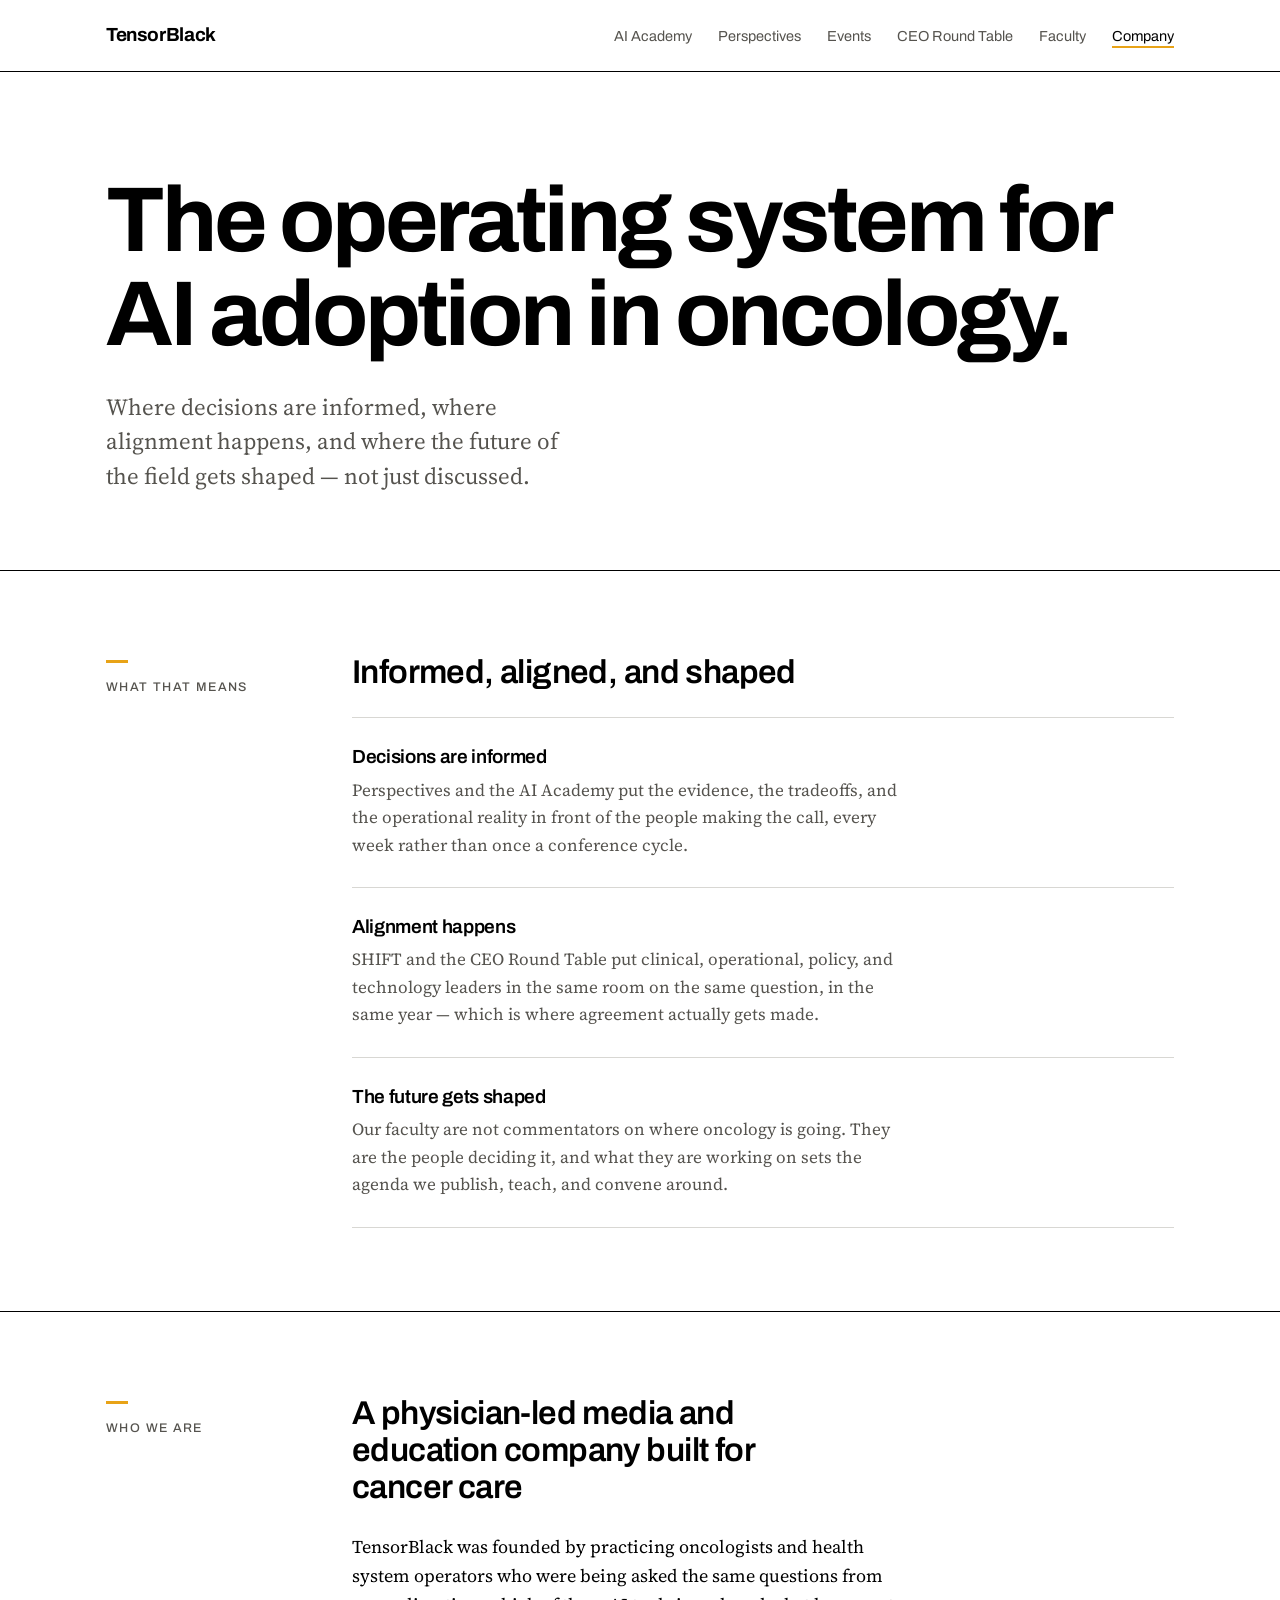
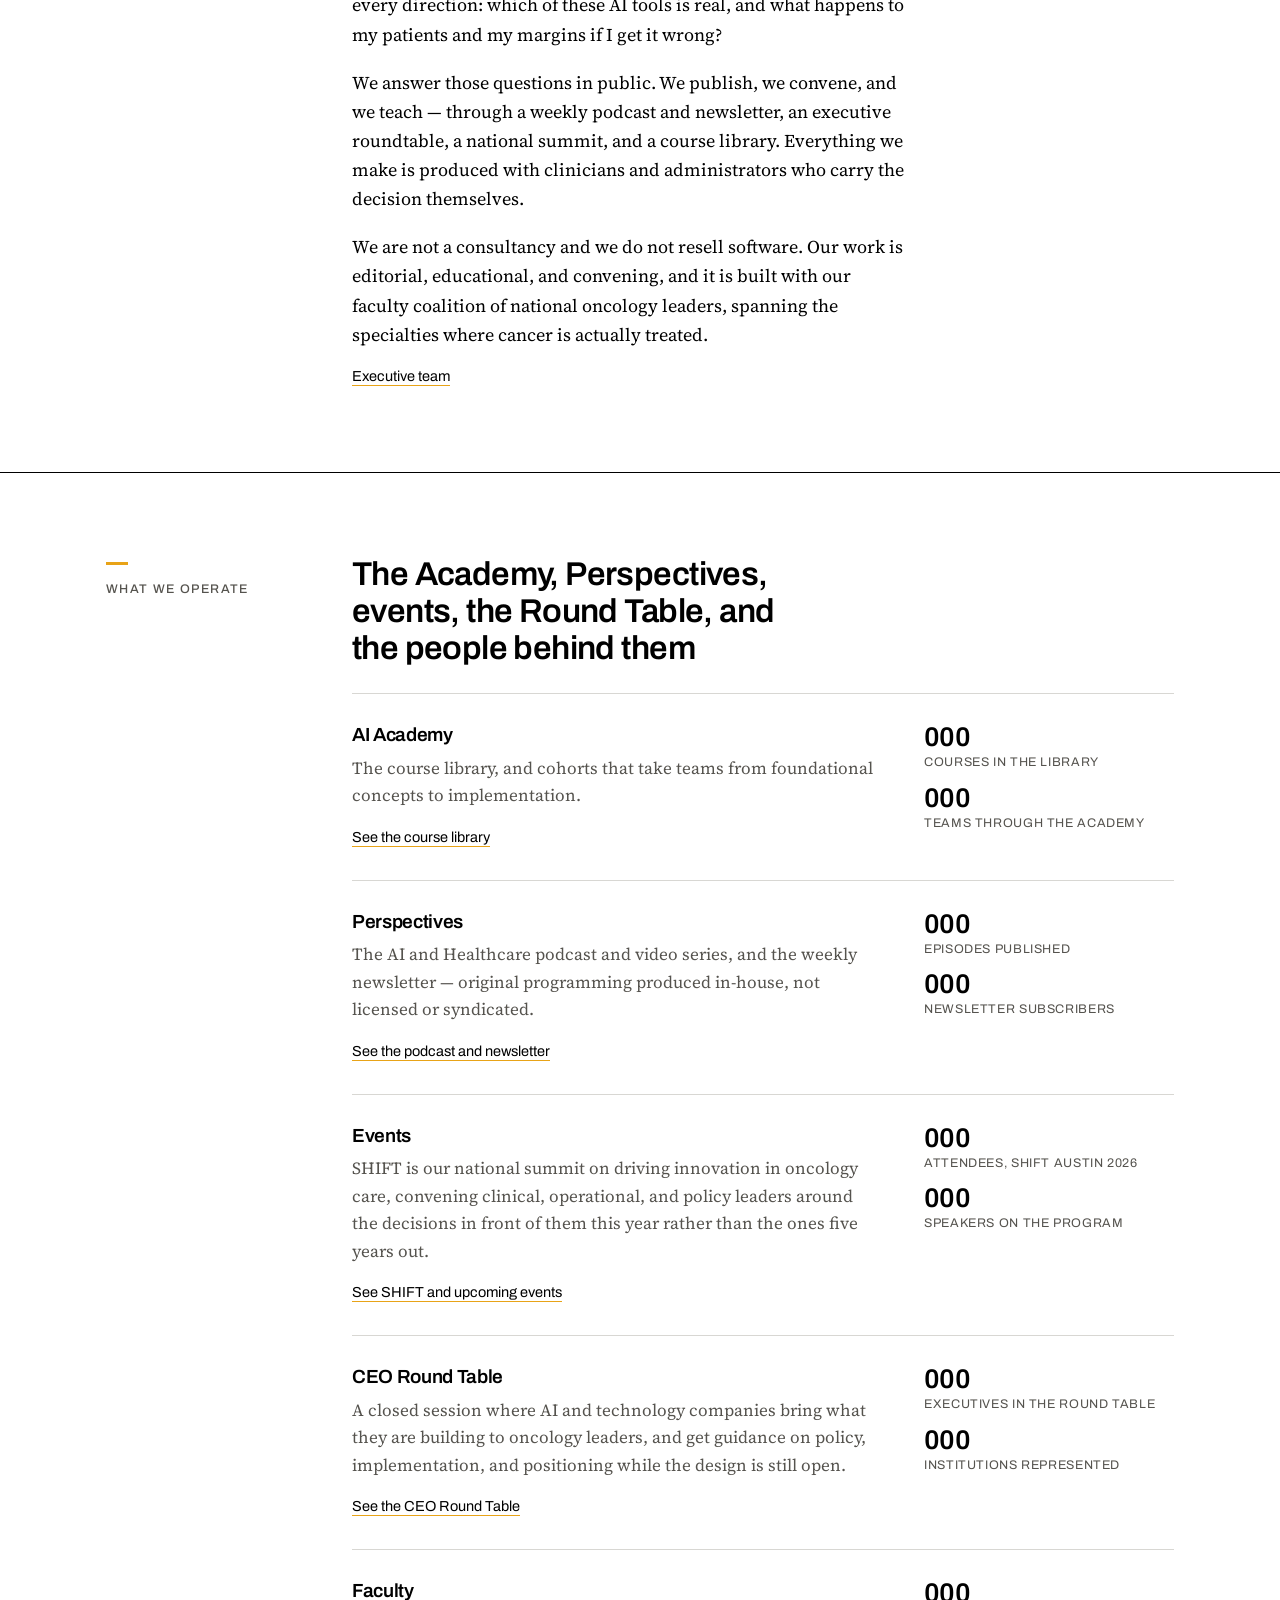
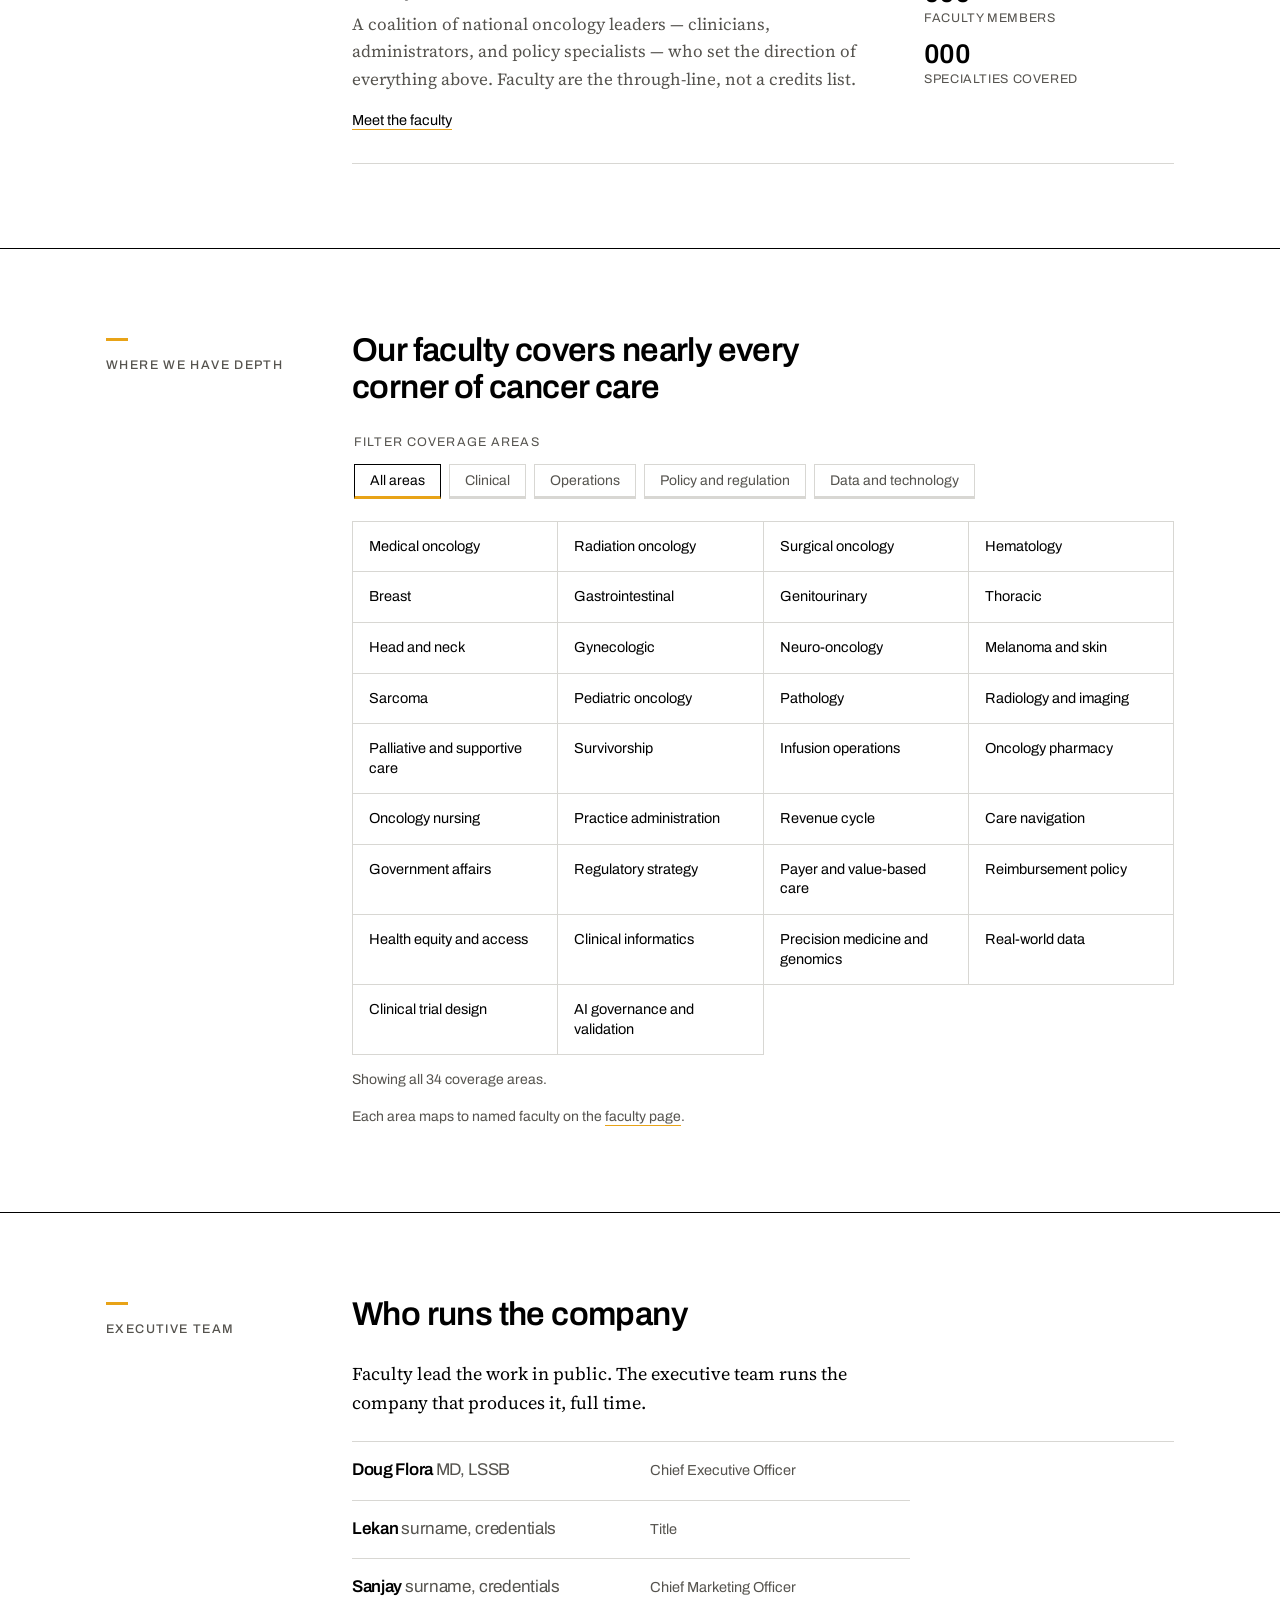
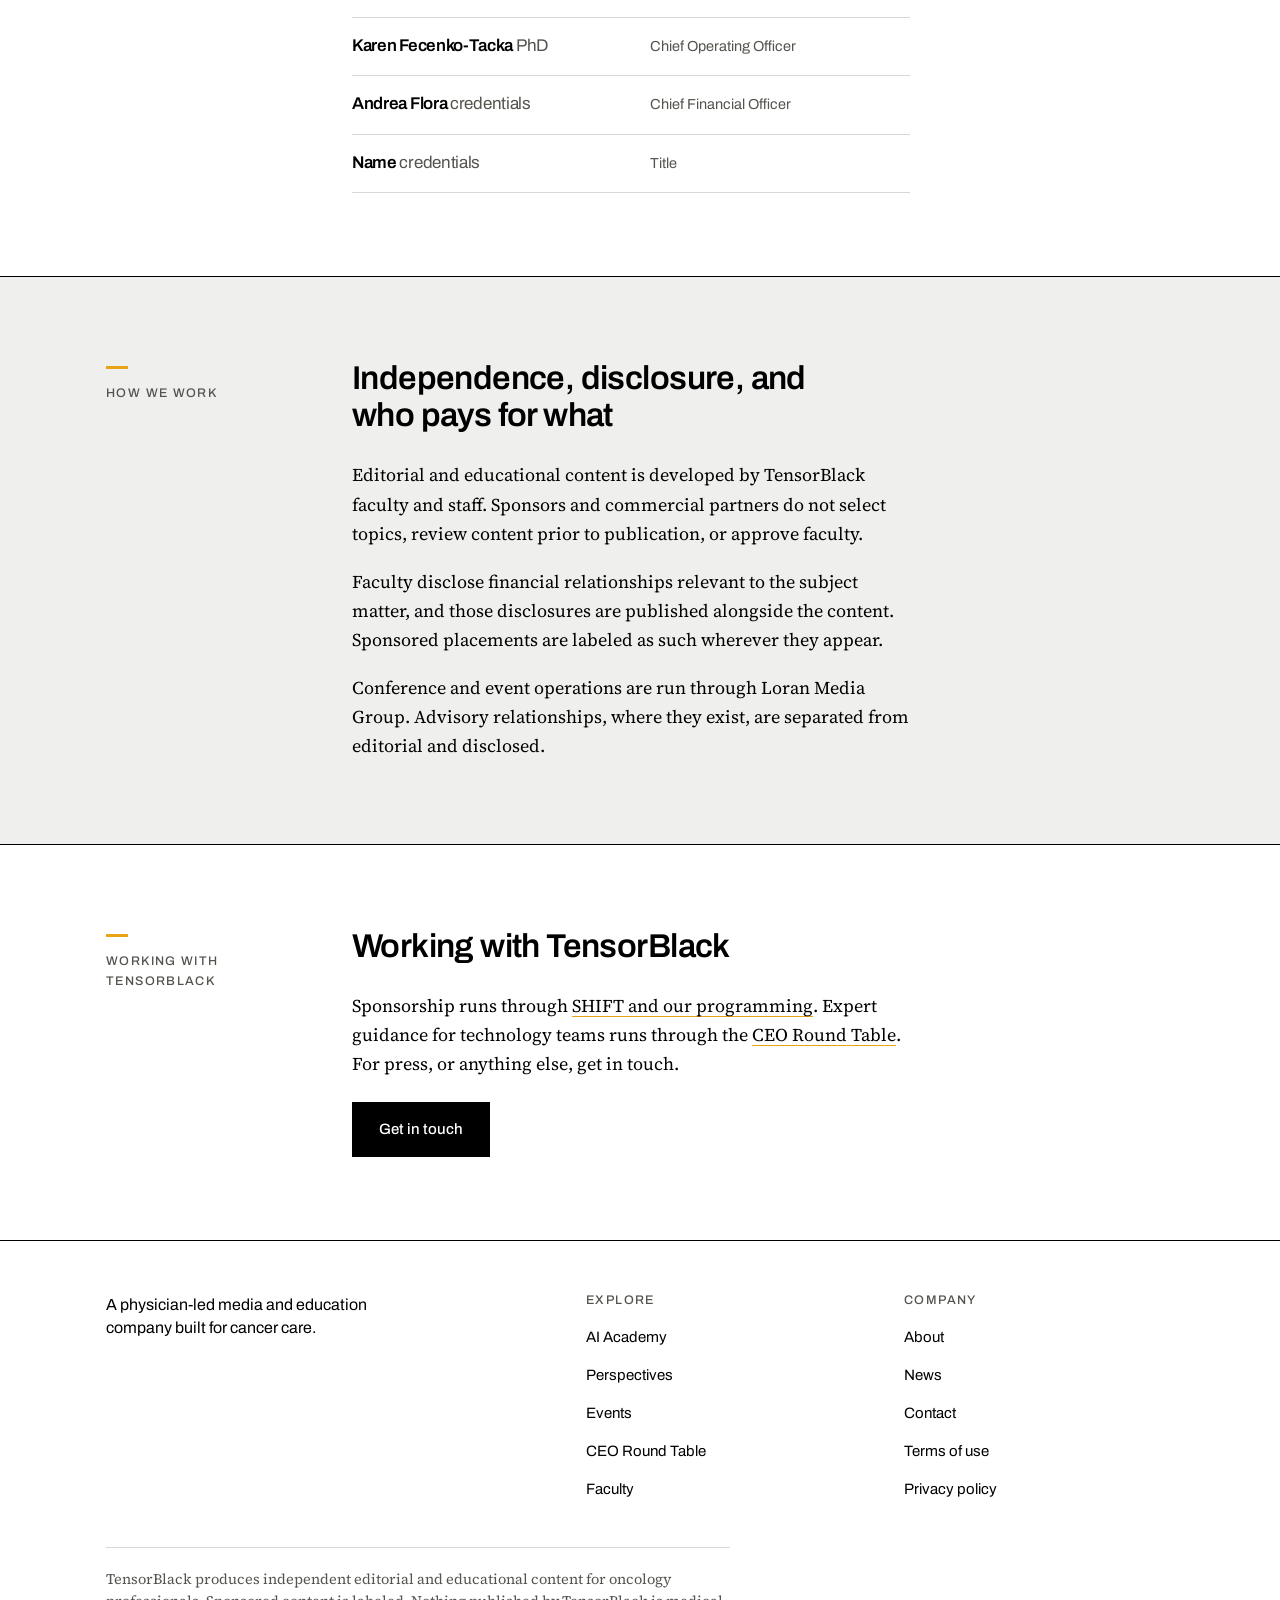
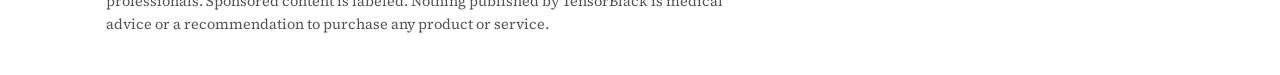
==== commit c4c05b98: "Set executive titles: CEO, CMO, CFO Doug Flora is Chief Executive Officer, Sanjay is Chief Marketing" ====
--- a/index.html
+++ b/index.html
@@ -301,7 +301,7 @@
         <ul class="execs">
           <li>
             <h3>Doug Flora <span class="cred">MD, LSSB</span></h3>
-            <p class="role">Title</p>
+            <p class="role">Chief Executive Officer</p>
           </li>
           <li>
             <h3>Lekan <span class="cred">surname, credentials</span></h3>
@@ -309,7 +309,7 @@
           </li>
           <li>
             <h3>Sanjay <span class="cred">surname, credentials</span></h3>
-            <p class="role">Title</p>
+            <p class="role">Chief Marketing Officer</p>
           </li>
           <li>
             <h3>Karen Fecenko-Tacka <span class="cred">PhD</span></h3>
@@ -317,7 +317,7 @@
           </li>
           <li>
             <h3>Andrea Flora <span class="cred">credentials</span></h3>
-            <p class="role">Title</p>
+            <p class="role">Chief Financial Officer</p>
           </li>
           <li>
             <h3>Name <span class="cred">credentials</span></h3>
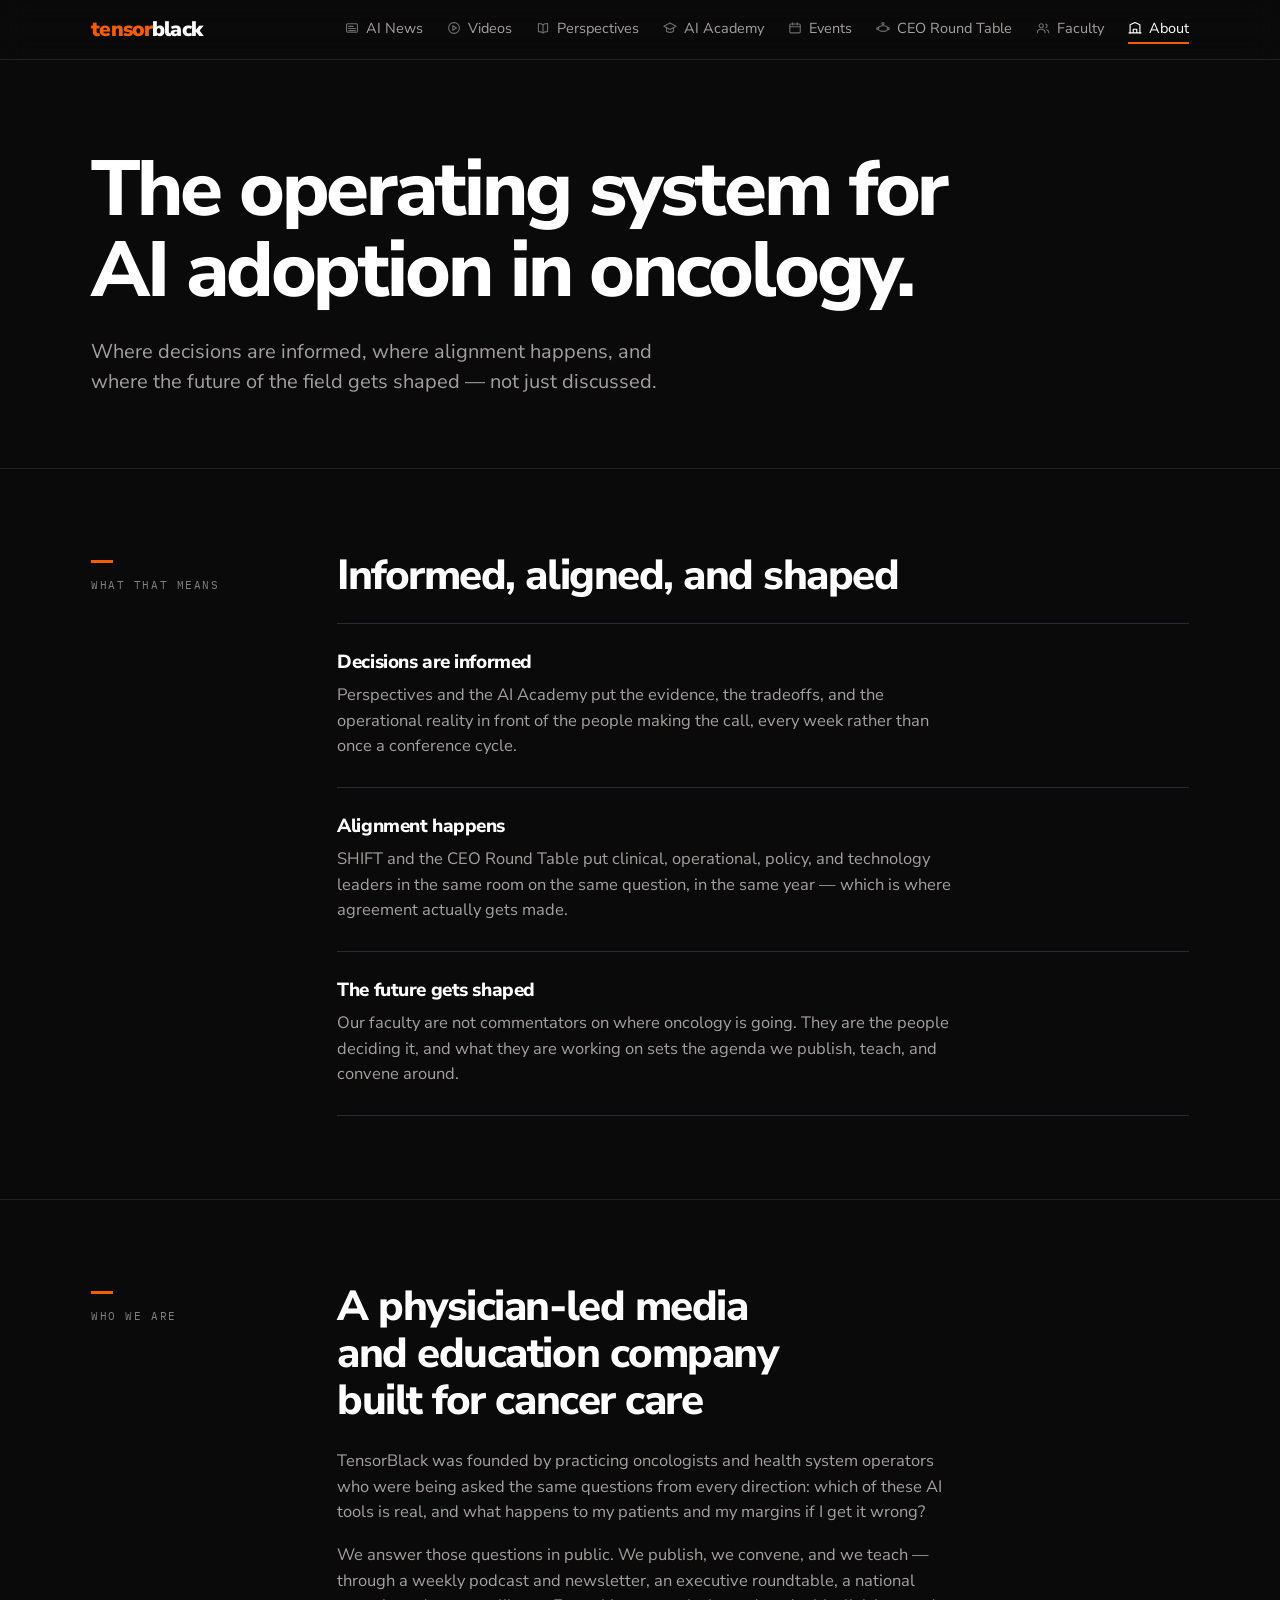
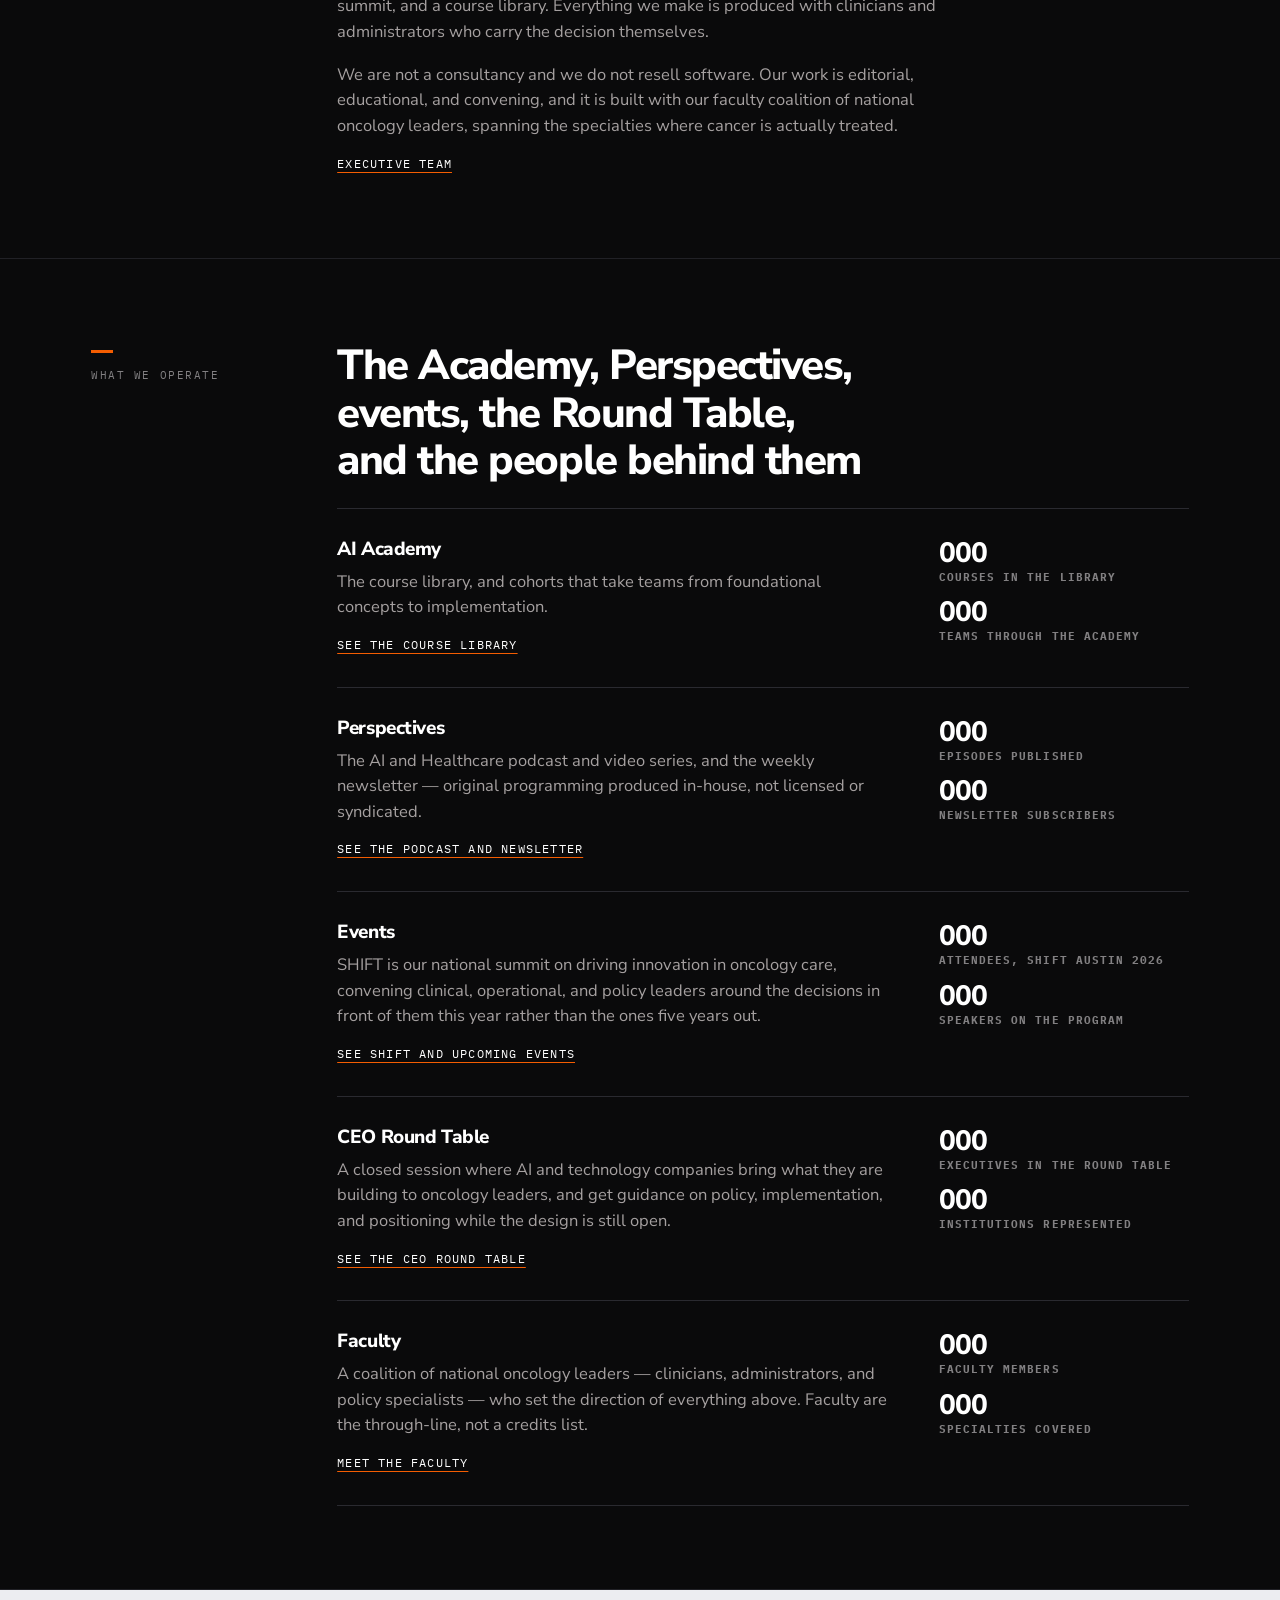
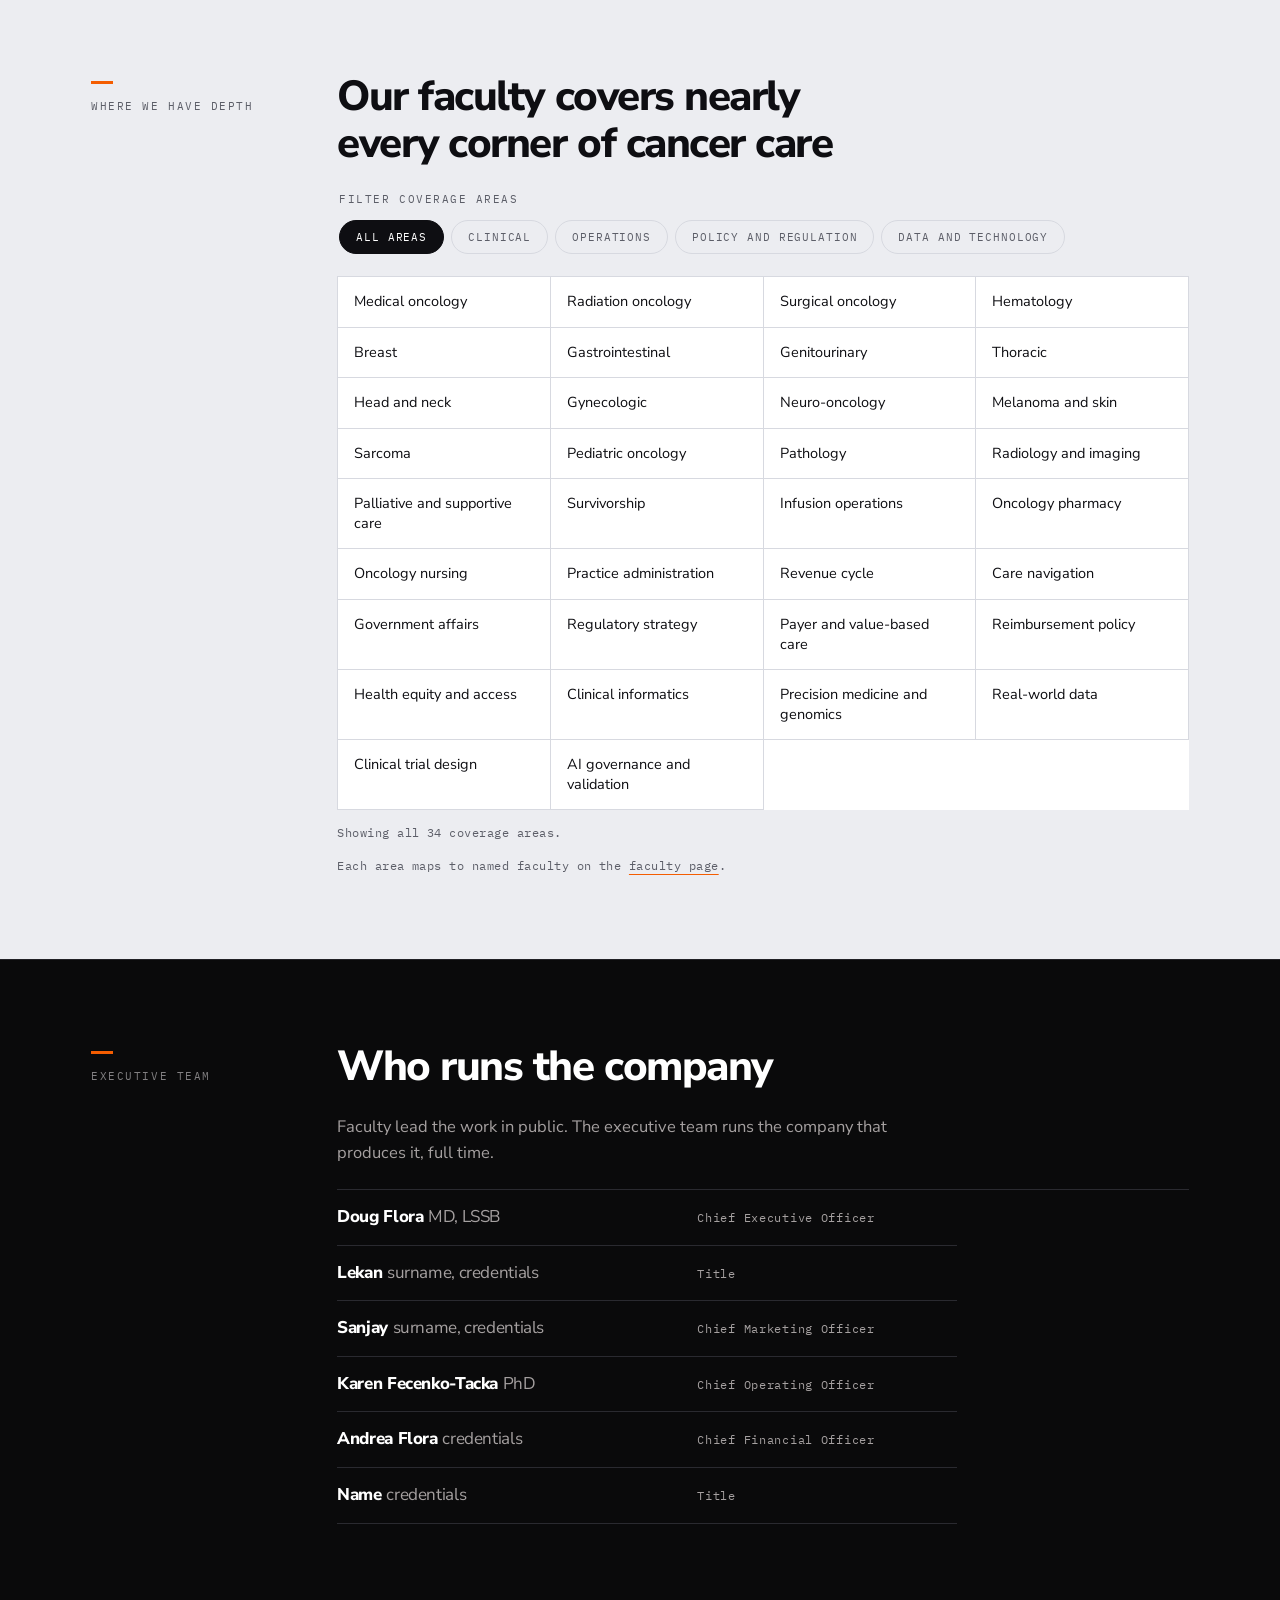
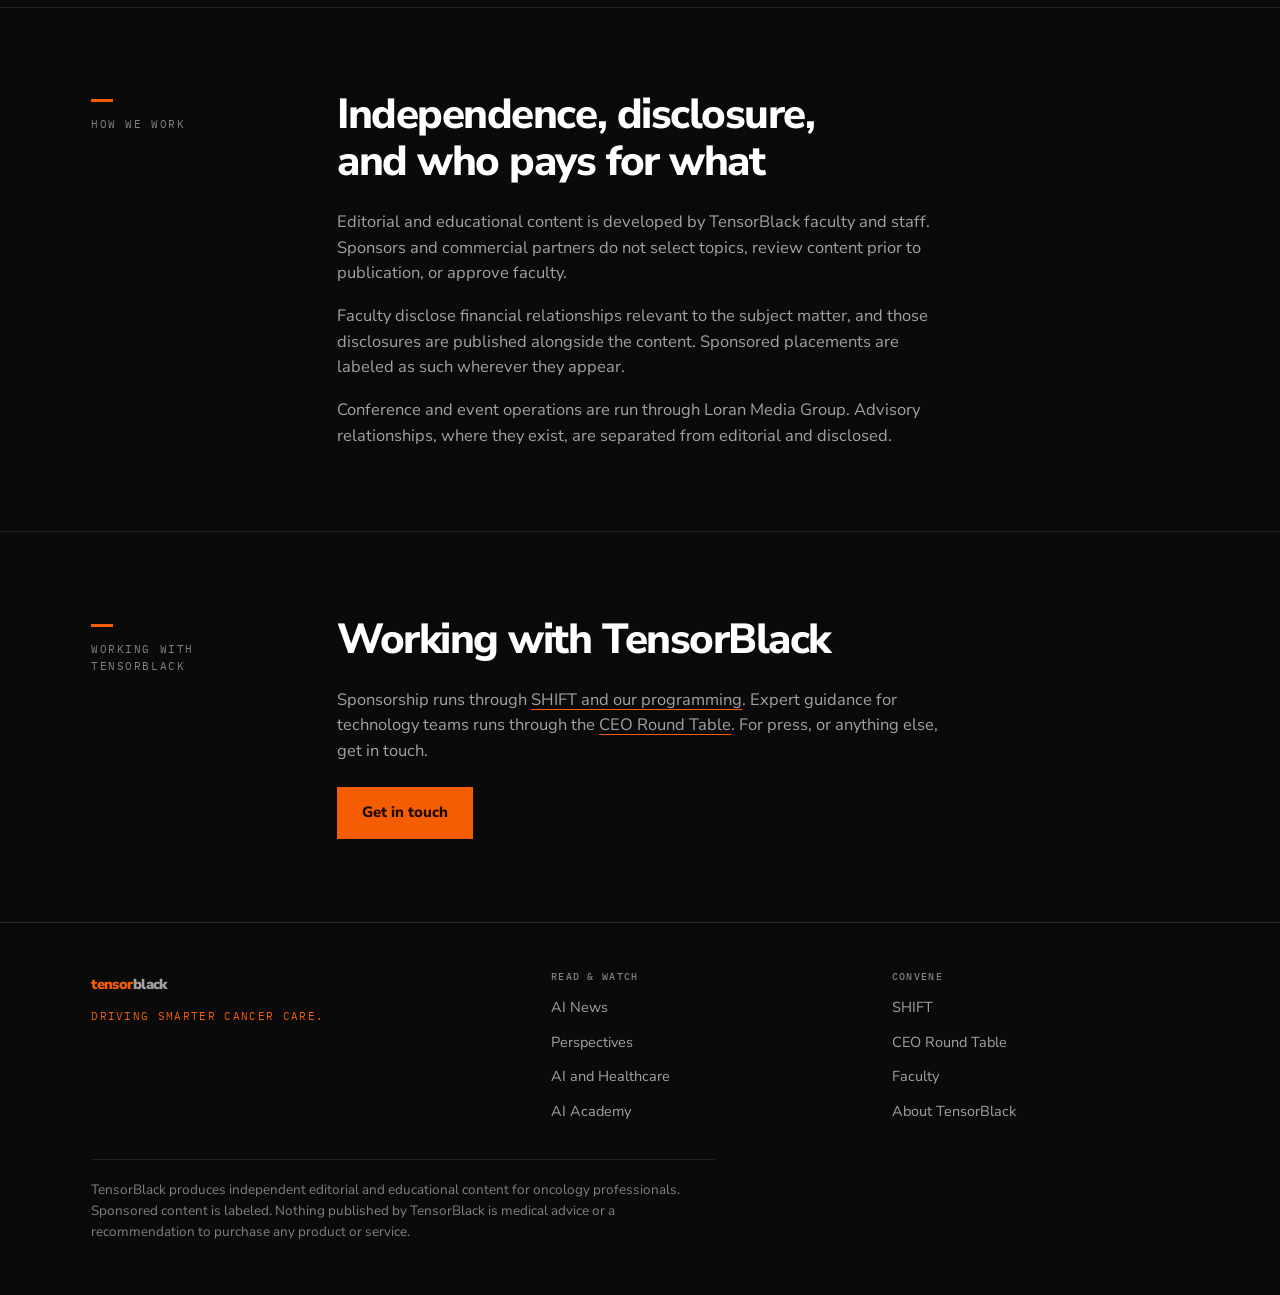
==== commit a39fc379: "Re-skin the deeper pages onto the homepage system; unify the nav The four pages now share the homepa" ====
--- a/index.html
+++ b/index.html
@@ -5,14 +5,14 @@
 <meta name="viewport" content="width=device-width, initial-scale=1">
 <title>Company — TensorBlack</title>
 <meta name="description" content="The operating system for AI adoption in oncology: where decisions are informed, where alignment happens, and where the future of the field gets shaped, not just discussed.">
-<meta name="theme-color" content="#000000">
+<meta name="theme-color" content="#0A0A0B">
 <meta property="og:title" content="Company — TensorBlack">
 <meta property="og:description" content="Where decisions are informed, where alignment happens, and where the future of the field gets shaped.">
 <meta property="og:type" content="website">
 <link rel="icon" href="data:image/svg+xml,<svg xmlns='http://www.w3.org/2000/svg' viewBox='0 0 32 32'><rect width='32' height='32' fill='%23000'/><rect x='6' y='14' width='20' height='4' fill='%23E8A317'/></svg>">
 <link rel="preconnect" href="https://fonts.googleapis.com">
 <link rel="preconnect" href="https://fonts.gstatic.com" crossorigin>
-<link rel="stylesheet" href="https://fonts.googleapis.com/css2?family=Archivo:wght@400;500;600;700&family=Source+Serif+4:opsz,wght@8..60,400;8..60,600&display=swap">
+<link rel="stylesheet" href="https://fonts.googleapis.com/css2?family=Nunito+Sans:ital,opsz,wght@0,6..12,300;0,6..12,400;0,6..12,600;0,6..12,800;0,6..12,900&family=IBM+Plex+Mono:wght@400;500&display=swap">
 <link rel="stylesheet" href="styles.css">
 </head>
 <body>
@@ -21,15 +21,17 @@
 
 <header class="masthead">
   <div class="wrap masthead-inner">
-    <a class="wordmark" href="/">TensorBlack</a>
+    <a class="wordmark" href="/"><i>tensor</i>black</a>
     <nav aria-label="Primary">
       <ul class="nav">
-        <li><a href="/academy">AI Academy</a></li>
-        <li><a href="/perspectives">Perspectives</a></li>
-        <li><a href="/events">Events</a></li>
-        <li><a href="/ceo-round-table">CEO Round Table</a></li>
-        <li><a href="/faculty">Faculty</a></li>
-        <li><a href="/company" aria-current="page">Company</a></li>
+        <li><a href="/news"><svg viewBox="0 0 16 16" aria-hidden="true"><rect x="1.8" y="3.2" width="12.4" height="9.6" rx="1.2"/><path d="M4.2 6.2h5M4.2 8.6h7.6M4.2 11h7.6"/></svg>AI News</a></li>
+        <li><a href="/videos"><svg viewBox="0 0 16 16" aria-hidden="true"><circle cx="8" cy="8" r="6.2"/><path d="M6.6 5.4l4.2 2.6-4.2 2.6z"/></svg>Videos</a></li>
+        <li><a href="/perspectives"><svg viewBox="0 0 16 16" aria-hidden="true"><path d="M8 4.2c-1.4-1-3-1.4-5.2-1.4v9.4c2.2 0 3.8.4 5.2 1.4 1.4-1 3-1.4 5.2-1.4V2.8c-2.2 0-3.8.4-5.2 1.4z"/><path d="M8 4.2v9.4"/></svg>Perspectives</a></li>
+        <li><a href="/academy"><svg viewBox="0 0 16 16" aria-hidden="true"><path d="M8 2.4L15 6l-7 3.6L1 6z"/><path d="M4 7.8v3.4c0 1 1.8 1.8 4 1.8s4-.8 4-1.8V7.8"/></svg>AI Academy</a></li>
+        <li><a href="/events"><svg viewBox="0 0 16 16" aria-hidden="true"><rect x="2" y="3.4" width="12" height="10.2" rx="1.2"/><path d="M2 6.6h12M5.4 2v2.6M10.6 2v2.6"/></svg>Events</a></li>
+        <li><a href="/ceo-round-table"><svg viewBox="0 0 16 16" aria-hidden="true"><ellipse cx="8" cy="8.6" rx="5.6" ry="3.2"/><circle cx="8" cy="2.9" r="1.2"/><circle cx="14" cy="8.6" r="1.2"/><circle cx="2" cy="8.6" r="1.2"/></svg>CEO Round Table</a></li>
+        <li><a href="/faculty"><svg viewBox="0 0 16 16" aria-hidden="true"><circle cx="6" cy="5.4" r="2.3"/><path d="M1.6 13.4c0-2.6 2-4 4.4-4s4.4 1.4 4.4 4"/><path d="M11.2 3.6a2.2 2.2 0 0 1 0 4.2M12.4 9.9c1.3.5 2.2 1.6 2.2 3.5"/></svg>Faculty</a></li>
+        <li><a href="/company" aria-current="page"><svg viewBox="0 0 16 16" aria-hidden="true"><path d="M2.4 13.6V4.2L8 1.8l5.6 2.4v9.4"/><path d="M1.2 13.6h13.6M6 13.6V9.4h4v4.2"/></svg>About</a></li>
       </ul>
     </nav>
   </div>
@@ -216,7 +218,7 @@
   </section>
 
   <!-- 5 — Where we have depth --------------------------------------------- -->
-  <section class="band" id="where-we-have-depth" aria-labelledby="depth-h">
+  <section class="band band-field" id="where-we-have-depth" aria-labelledby="depth-h">
     <div class="wrap band-inner">
       <p class="rail">Where we have depth</p>
       <div class="col">
@@ -329,7 +331,7 @@
   </section>
 
   <!-- 7 — How we work ------------------------------------------------------ -->
-  <section class="band band-field" id="how-we-work" aria-labelledby="how-h">
+  <section class="band" id="how-we-work" aria-labelledby="how-h">
     <div class="wrap band-inner">
       <p class="rail">How we work</p>
       <div class="col prose">
@@ -377,29 +379,28 @@
 <footer class="site-footer">
   <div class="wrap">
     <div class="footer-cols">
-      <p class="footer-descriptor">
-        A physician-led media and education company built for cancer care.
-      </p>
-
-      <nav aria-labelledby="f-explore">
-        <h2 id="f-explore">Explore</h2>
+      <div>
+        <a class="wordmark" href="/"><i>tensor</i>black</a>
+        <p class="footer-tag">Driving smarter cancer care.</p>
+      </div>
+
+      <nav aria-labelledby="f-read">
+        <h2 id="f-read">Read &amp; watch</h2>
         <ul>
+          <li><a href="/news">AI News</a></li>
+          <li><a href="/perspectives">Perspectives</a></li>
+          <li><a href="/videos">AI and Healthcare</a></li>
           <li><a href="/academy">AI Academy</a></li>
-          <li><a href="/perspectives">Perspectives</a></li>
-          <li><a href="/events">Events</a></li>
+        </ul>
+      </nav>
+
+      <nav aria-labelledby="f-convene">
+        <h2 id="f-convene">Convene</h2>
+        <ul>
+          <li><a href="/events">SHIFT</a></li>
           <li><a href="/ceo-round-table">CEO Round Table</a></li>
           <li><a href="/faculty">Faculty</a></li>
-        </ul>
-      </nav>
-
-      <nav aria-labelledby="f-company">
-        <h2 id="f-company">Company</h2>
-        <ul>
-          <li><a href="/company">About</a></li>
-          <li><a href="/news">News</a></li>
-          <li><a href="/contact">Contact</a></li>
-          <li><a href="/terms">Terms of use</a></li>
-          <li><a href="/privacy">Privacy policy</a></li>
+          <li><a href="/company">About TensorBlack</a></li>
         </ul>
       </nav>
     </div>
--- a/styles.css
+++ b/styles.css
@@ -1,32 +1,52 @@
 /* ==========================================================================
-   TensorBlack — Company page
-   Implements the palette, typography and layout rules in
-   "About page redesign", section 4 (Design specification).
+   TensorBlack — shared stylesheet for the deeper pages
+   (Company, Events, CEO Round Table, Faculty)
+
+   Re-skinned onto the homepage's design system so the whole site reads as
+   one brand: dark ground, single orange accent, Nunito Sans with IBM Plex
+   Mono for labels. The page structures are unchanged — left rail plus
+   content column, hairline rows rather than cards, full-width rules between
+   sections. Only the surface changed.
+
+   The original spec anticipated this: "the design does not depend on the
+   amber specifically, only on there being exactly one accent."
    ========================================================================== */
 
 :root {
-  /* Palette — section 4. Black is the brand; amber is the only accent,
-     and it is reserved for wayfinding: section markers, active states,
-     link underlines, button hover. Nothing else. */
-  --ink:     #000000;   /* headlines, body, rules, buttons — true black   */
-  --ink-2:   #55534E;   /* standfirst, supporting copy, captions          */
-  --paper:   #FFFFFF;   /* page ground                                    */
-  --field:   #EFEFEE;   /* How we work section, dimmed filter tiles       */
-  --rule:    #D8D7D3;   /* hairline dividers between capability blocks    */
-  --signal:  #E8A317;   /* wayfinding only                                */
-
-  /* Typography — a signage grotesque over a journal serif */
-  --display: "Archivo", "Helvetica Neue", Helvetica, Arial, sans-serif;
-  --serif:   "Source Serif 4", "Source Serif Pro", Georgia, "Times New Roman", serif;
-
-  --measure: 62ch;      /* reading measure cap, section 4 (Layout)        */
+  /* Ground and ink — inverted from the original paper-white scheme */
+  --paper:      #0A0A0B;   /* page ground                                  */
+  --surface:    #141417;   /* raised panels, inputs                        */
+  --surface-2:  #1C1C20;
+  --ink:        #FFFFFF;   /* primary text, rules that need to carry       */
+  --ink-2:      #A5A0A0;   /* supporting copy, captions                    */
+  --ink-3:      #828082;   /* faintest labels — 5.05:1 on the ground, AA   */
+  --rule:       #2A2A30;   /* hairline dividers                            */
+  --rule-soft:  #212126;   /* section separators                           */
+
+  /* The single accent. Wayfinding, active states, and the primary button. */
+  --signal:     #F45D01;
+  --signal-2:   #FF7A2E;
+
+  /* Light panel — the same cool off-white the homepage uses for the
+     content people scan. On these pages it marks the filterable block. */
+  --field:      #ECEDF1;
+  --field-2:    #FFFFFF;
+  --field-line: #D7D9E0;
+  --field-dim:  #DDDFE6;
+  --field-ink:  #0E0E12;
+  --field-grey: #5C5E68;
+
+  --display: "Avenir Next","Avenir","Nunito Sans",-apple-system,BlinkMacSystemFont,"Segoe UI",sans-serif;
+  --mono:    "IBM Plex Mono",ui-monospace,SFMono-Regular,Menlo,monospace;
+
+  --measure: 62ch;
   --rail:    190px;
   --gap:     56px;
-  --wrap:    1180px;
-  --gutter:  clamp(20px, 4.5vw, 56px);
+  --wrap:    1200px;
+  --gutter:  clamp(20px, 4vw, 52px);
   --band-y:  clamp(52px, 6.5vw, 88px);
 
-  color-scheme: light;
+  color-scheme: dark;
 }
 
 /* --------------------------------------------------------------------------
@@ -41,54 +61,49 @@
   margin: 0;
   background: var(--paper);
   color: var(--ink);
-  font-family: var(--serif);
-  font-size: 18px;
-  line-height: 1.62;
+  font-family: var(--display);
+  font-size: 16.5px;
+  line-height: 1.55;
   -webkit-font-smoothing: antialiased;
-  text-rendering: optimizeLegibility;
-}
-
-/* No centered anything, per section 4: everything is left-aligned. */
+}
+
 h1, h2, h3, h4, p, ul, ol, dl { margin: 0; text-align: left; }
 
 h1, h2, h3, h4 {
   font-family: var(--display);
-  font-weight: 600;
+  font-weight: 800;
   line-height: 1.12;
-  letter-spacing: -0.018em;
+  letter-spacing: -.022em;
+  text-wrap: balance;
 }
 
 img { max-width: 100%; display: block; }
-
-a { color: inherit; }
-
-/* Link underlines are one of the four sanctioned uses of amber. */
+a { color: inherit; text-decoration: none; }
+
 a.link {
   text-decoration: underline;
   text-decoration-thickness: 1px;
   text-underline-offset: 4px;
   text-decoration-color: var(--signal);
-  transition: text-decoration-color .12s linear;
-}
-a.link:hover { text-decoration-color: var(--ink); }
-
-::selection { background: var(--signal); color: var(--ink); }
-
-/* Focus must stay visible on every interactive element (section 4). */
-:focus-visible {
-  outline: 2px solid var(--ink);
-  outline-offset: 2px;
-}
+  transition: color .12s linear, text-decoration-color .12s linear;
+}
+a.link:hover { color: var(--signal); text-decoration-color: var(--signal); }
+
+::selection { background: var(--signal); color: #1A0800; }
+
+:focus-visible { outline: 2px solid var(--signal); outline-offset: 3px; border-radius: 2px; }
 
 .skip-link {
   position: absolute;
   left: 0; top: -80px;
   z-index: 20;
   padding: 10px 18px;
-  background: var(--ink);
-  color: var(--paper);
-  font-family: var(--display);
-  font-size: 14px;
+  background: var(--signal);
+  color: #1A0800;
+  font-family: var(--mono);
+  font-size: 12px;
+  text-transform: uppercase;
+  letter-spacing: .08em;
   transition: top .15s linear;
 }
 .skip-link:focus { top: 0; }
@@ -101,63 +116,57 @@
 }
 
 /* --------------------------------------------------------------------------
-   Masthead
-   -------------------------------------------------------------------------- */
-
-.masthead { border-bottom: 1px solid var(--ink); }
+   Masthead — matches the homepage nav
+   -------------------------------------------------------------------------- */
+
+.masthead {
+  position: sticky; top: 0; z-index: 80;
+  background: rgba(10,10,11,.9);
+  backdrop-filter: blur(14px);
+  border-bottom: 1px solid var(--rule-soft);
+}
 
 .masthead-inner {
   display: flex;
   flex-wrap: wrap;
-  align-items: baseline;
-  gap: 12px 40px;
-  padding-block: 20px;
-}
-
+  align-items: center;
+  gap: 10px 30px;
+  padding-block: 13px;
+}
+
+/* The wordmark sets "tensor" in the accent, as the homepage logomark does. */
 .wordmark {
-  font-family: var(--display);
-  font-weight: 700;
-  font-size: 19px;
-  letter-spacing: -0.02em;
-  text-decoration: none;
+  font-size: 21px;
+  font-weight: 900;
+  letter-spacing: -.04em;
   margin-right: auto;
 }
-
-/* The nav collapses by wrapping, not by a menu button: the coverage filter
-   is meant to be the only interactive control on the page (section 4). */
+.wordmark i { color: var(--signal); font-style: normal; }
+
 .nav {
   display: flex;
   flex-wrap: wrap;
-  gap: 6px 26px;
+  gap: 8px 24px;
   list-style: none;
   margin: 0;
   padding: 0;
-  font-family: var(--display);
   font-size: 14.5px;
-}
-.nav a {
-  text-decoration: none;
   color: var(--ink-2);
-  padding-block: 2px;
-  border-bottom: 2px solid transparent;
-}
+}
+.nav a { padding-block: 2px; border-bottom: 2px solid transparent; }
 .nav a:hover { color: var(--ink); }
-
-/* "Company" is the current page — an active state, so amber applies. */
-.nav a[aria-current="page"] {
-  color: var(--ink);
-  border-bottom-color: var(--signal);
-}
+.nav a[aria-current="page"] { color: var(--ink); border-bottom-color: var(--signal); }
 
 /* --------------------------------------------------------------------------
    Bands and the left rail
-   Each major section is separated by a full-width black rule, so the page
-   reads as a sequence of statements rather than a stack of cards.
-   -------------------------------------------------------------------------- */
-
-.band { border-top: 1px solid var(--ink); }
+   -------------------------------------------------------------------------- */
+
+.band { border-top: 1px solid var(--rule-soft); }
 .band:first-of-type { border-top: 0; }
-.band-field { background: var(--field); }
+
+/* The light panel. On these pages it marks the block you filter and scan,
+   which is the same job it does on the homepage. */
+.band-field { background: var(--field); color: var(--field-ink); }
 
 .band-inner {
   display: grid;
@@ -168,61 +177,72 @@
 }
 
 .rail {
-  font-family: var(--display);
-  font-size: 12.5px;
-  font-weight: 500;
-  letter-spacing: .11em;
-  text-transform: uppercase;
-  color: var(--ink-2);
-  padding-top: 6px;
-}
-
-/* The amber section marker. */
+  font-family: var(--mono);
+  font-size: 11px;
+  letter-spacing: .14em;
+  text-transform: uppercase;
+  color: var(--ink-3);
+  padding-top: 8px;
+}
 .rail::before {
   content: "";
   display: block;
-  width: 22px;
-  height: 3px;
+  width: 22px; height: 3px;
   background: var(--signal);
   margin-bottom: 14px;
 }
+.band-field .rail { color: var(--field-grey); }
 
 .col { min-width: 0; }
-
-/* Reading copy is capped at roughly 62 characters. */
 .col p, .col li { max-width: var(--measure); }
 
 .h-section {
-  font-size: clamp(25px, 3vw, 33px);
+  font-size: clamp(27px, 3.6vw, 42px);
+  letter-spacing: -.035em;
+  margin-bottom: 24px;
+  max-width: 24ch;
+}
+
+.col p { color: var(--ink-2); }
+.band-field .col p { color: var(--field-grey); }
+.prose p + p { margin-top: 1.05em; }
+
+/* --------------------------------------------------------------------------
+   Hero
+   -------------------------------------------------------------------------- */
+
+.hero-inner { padding-block: clamp(52px, 7vw, 92px) clamp(44px, 5.5vw, 72px); }
+
+.hero-inner h1 {
+  font-size: clamp(38px, 6.4vw, 78px);
+  font-weight: 800;
+  letter-spacing: -.04em;
+  line-height: 1.04;
   margin-bottom: 26px;
-  max-width: 24ch;
-}
-
-.prose p + p { margin-top: 1.05em; }
-
-/* --------------------------------------------------------------------------
-   Hero
-   -------------------------------------------------------------------------- */
-
-.hero-inner { padding-block: clamp(56px, 8vw, 104px) clamp(48px, 6vw, 80px); }
-
-.hero-inner h1 {
-  font-size: clamp(44px, 8.2vw, 92px);
-  font-weight: 700;
-  letter-spacing: -0.035em;
-  line-height: 1.02;
-  margin-bottom: 28px;
+  max-width: 19ch;
+}
+.hero-inner h1 em { font-style: normal; color: var(--signal); }
+
+/* The brand line, as promoted on the homepage. */
+.hero-tag {
+  font-family: var(--mono);
+  font-size: 13px;
+  font-weight: 500;
+  letter-spacing: .16em;
+  text-transform: uppercase;
+  color: var(--signal);
+  margin-bottom: 20px;
 }
 
 .standfirst {
-  font-size: clamp(19px, 2.1vw, 23px);
+  font-size: clamp(17px, 1.9vw, 20px);
   line-height: 1.5;
   color: var(--ink-2);
-  max-width: 44ch;
-}
-
-/* --------------------------------------------------------------------------
-   Capability blocks — rows divided by hairlines. Not cards.
+  max-width: 50ch;
+}
+
+/* --------------------------------------------------------------------------
+   Capability blocks — hairline rows, not cards
    -------------------------------------------------------------------------- */
 
 .blocks { border-top: 1px solid var(--rule); margin-top: 8px; }
@@ -235,242 +255,154 @@
   border-bottom: 1px solid var(--rule);
   align-items: start;
 }
-
-.block h3 {
-  font-size: 19px;
-  margin-bottom: 9px;
-}
-
-.block p { color: var(--ink-2); font-size: 17px; }
+.block h3 { font-size: 19px; margin-bottom: 9px; }
+.block p { color: var(--ink-2); font-size: 16.5px; }
 
 .block-link {
   display: inline-block;
   margin-top: 16px;
-  font-family: var(--display);
-  font-size: 14.5px;
-}
-
-/* Figures are placeholders until the real numbers land (section 6).
-   Any single figure can be deleted without disturbing the row. */
-.figures {
-  list-style: none;
-  margin: 0;
-  padding: 0;
-  display: grid;
-  gap: 16px;
-}
+  font-family: var(--mono);
+  font-size: 12px;
+  letter-spacing: .1em;
+  text-transform: uppercase;
+}
+
+.figures { list-style: none; margin: 0; padding: 0; display: grid; gap: 16px; }
 .figures div {
-  font-family: var(--display);
-  font-size: 27px;
-  font-weight: 600;
-  letter-spacing: -0.02em;
+  font-size: 28px;
+  font-weight: 800;
+  letter-spacing: -.03em;
   line-height: 1;
   font-variant-numeric: tabular-nums;
 }
 .figures span {
   display: block;
   margin-top: 5px;
-  font-family: var(--display);
-  font-size: 12.5px;
-  font-weight: 400;
-  letter-spacing: .05em;
-  text-transform: uppercase;
-  color: var(--ink-2);
+  font-family: var(--mono);
+  font-size: 10.5px;
+  letter-spacing: .1em;
+  text-transform: uppercase;
+  color: var(--ink-3);
   max-width: none;
 }
 
 /* --------------------------------------------------------------------------
-   Coverage board — the page's only interaction
+   Filters — shared by the coverage board and the faculty roster
    -------------------------------------------------------------------------- */
 
 .filters {
-  margin-top: 22px;
-  display: flex;
-  flex-wrap: wrap;
-  gap: 8px;
-  margin-bottom: 22px;
-  padding: 0;
-  border: 0;
+  margin-top: 22px; margin-bottom: 22px;
+  display: flex; flex-wrap: wrap; gap: 7px;
+  padding: 0; border: 0;
 }
 .filters legend {
-  font-family: var(--display);
-  font-size: 12.5px;
-  letter-spacing: .09em;
-  text-transform: uppercase;
-  color: var(--ink-2);
+  font-family: var(--mono);
+  font-size: 11px;
+  letter-spacing: .14em;
+  text-transform: uppercase;
+  color: var(--ink-3);
   padding: 0;
   margin-bottom: 12px;
 }
+.band-field .filters legend { color: var(--field-grey); }
 
 .filter {
-  font-family: var(--display);
-  font-size: 14px;
-  padding: 8px 15px;
-  background: var(--paper);
-  color: var(--ink-2);
-  border: 1px solid var(--rule);
-  border-bottom-width: 3px;
+  font-family: var(--mono);
+  font-size: 11px;
+  letter-spacing: .08em;
+  text-transform: uppercase;
+  padding: 9px 16px;
+  border-radius: 999px;
   cursor: pointer;
-  transition: color .12s linear, border-color .12s linear;
-}
-.filter:hover { color: var(--ink); border-color: var(--ink-2); }
-
-/* Active state — the third sanctioned use of amber. */
+  background: transparent;
+  border: 1px solid var(--field-line);
+  color: var(--field-grey);
+  transition: color .12s linear, border-color .12s linear, background-color .12s linear;
+}
+.filter:hover { border-color: var(--field-ink); color: var(--field-ink); }
 .filter[aria-pressed="true"] {
-  color: var(--ink);
-  border-color: var(--ink);
-  border-bottom-color: var(--signal);
-}
+  background: var(--field-ink);
+  border-color: var(--field-ink);
+  color: var(--field-2);
+}
+
+/* --------------------------------------------------------------------------
+   Coverage board
+   -------------------------------------------------------------------------- */
 
 .board {
   display: grid;
   grid-template-columns: repeat(auto-fill, minmax(190px, 1fr));
-  background: var(--paper);
-  border-top: 1px solid var(--rule);
-  border-left: 1px solid var(--rule);
+  background: var(--field-2);
+  border-top: 1px solid var(--field-line);
+  border-left: 1px solid var(--field-line);
 }
 
 .area {
-  background: var(--paper);
-  border-right: 1px solid var(--rule);
-  border-bottom: 1px solid var(--rule);
-  color: var(--ink);
-  font-family: var(--display);
+  background: var(--field-2);
+  border-right: 1px solid var(--field-line);
+  border-bottom: 1px solid var(--field-line);
+  color: var(--field-ink);
   font-size: 14.5px;
   line-height: 1.35;
   padding: 15px 16px;
   transition: background-color .14s linear, color .14s linear;
 }
-
-/* Filtering dims rather than removes, so the full breadth stays visible. */
-.area.is-dim {
-  background: var(--field);
-  color: var(--ink-2);
-}
-
-.board-status,
-.board-note {
-  font-family: var(--display);
-  font-size: 14px;
-  color: var(--ink-2);
+.area.is-dim { background: var(--field-dim); color: var(--field-grey); }
+
+.board-status, .board-note {
+  font-family: var(--mono);
+  font-size: 12px;
+  letter-spacing: .04em;
+  color: var(--field-grey);
   margin-top: 14px;
   max-width: var(--measure);
 }
 .board-status { min-height: 1.4em; }
 
 /* --------------------------------------------------------------------------
-   Closing action
-   -------------------------------------------------------------------------- */
-
-.btn {
-  display: inline-block;
+   Faculty roster
+   -------------------------------------------------------------------------- */
+
+.roster {
+  display: grid;
+  grid-template-columns: repeat(auto-fill, minmax(205px, 1fr));
+  gap: 34px 26px;
   margin-top: 24px;
-  padding: 14px 26px;
-  background: var(--ink);
-  color: var(--paper);
-  font-family: var(--display);
-  font-size: 15px;
-  font-weight: 500;
-  text-decoration: none;
-  border: 1px solid var(--ink);
-  transition: background-color .12s linear, color .12s linear;
-}
-/* Button hover — the fourth sanctioned use of amber. */
-.btn:hover { background: var(--signal); color: var(--ink); }
-
-/* --------------------------------------------------------------------------
-   Footer
-   -------------------------------------------------------------------------- */
-
-.site-footer {
-  border-top: 1px solid var(--ink);
-  padding-block: 52px 40px;
-}
-
-.footer-cols {
-  display: grid;
-  grid-template-columns: minmax(0, 1.6fr) repeat(2, minmax(0, 1fr));
-  gap: 36px 48px;
-}
-
-.footer-descriptor {
-  font-family: var(--display);
-  font-size: 16px;
-  line-height: 1.45;
-  max-width: 30ch;
-}
-
-.footer-cols h2 {
-  font-size: 12.5px;
-  font-weight: 500;
-  letter-spacing: .11em;
-  text-transform: uppercase;
-  color: var(--ink-2);
+}
+.person { min-width: 0; }
+.person.is-out { display: none; }
+
+.portrait {
+  aspect-ratio: 4 / 5;
+  max-width: 100%;
+  background: var(--field-dim);
+  border: 1px solid var(--field-line);
+  display: grid;
+  place-items: center;
   margin-bottom: 14px;
 }
-.footer-cols ul { list-style: none; margin: 0; padding: 0; display: grid; gap: 9px; }
-.footer-cols a {
-  font-family: var(--display);
-  font-size: 15px;
-  text-decoration: none;
-  color: var(--ink);
-  border-bottom: 1px solid transparent;
-}
-.footer-cols a:hover { border-bottom-color: var(--signal); }
-
-.fine-print {
-  margin-top: 44px;
-  padding-top: 20px;
-  border-top: 1px solid var(--rule);
-  font-size: 14.5px;
-  line-height: 1.55;
-  color: var(--ink-2);
-  max-width: 78ch;
-}
-
-/* --------------------------------------------------------------------------
-   Responsive — the rail collapses above the content, blocks stack,
-   the board reflows.
-   -------------------------------------------------------------------------- */
-
-@media (max-width: 900px) {
-  .band-inner { grid-template-columns: 1fr; gap: 22px; }
-  .rail { padding-top: 0; }
-  .rail::before { margin-bottom: 10px; }
-  .block { grid-template-columns: 1fr; gap: 22px; }
-  .figures { grid-template-columns: repeat(auto-fit, minmax(170px, 1fr)); gap: 22px 32px; }
-}
-
-@media (max-width: 620px) {
-  body { font-size: 17px; }
-  .footer-cols { grid-template-columns: 1fr; }
-  .figures { grid-template-columns: 1fr; gap: 16px; }
-  .board { grid-template-columns: 1fr 1fr; }
-}
-
-@media (max-width: 360px) {
-  .board { grid-template-columns: 1fr; }
-}
-
-/* No scroll-triggered motion exists on this page; this covers the few
-   colour transitions on the filter and the board. */
-@media (prefers-reduced-motion: reduce) {
-  *, *::before, *::after {
-    transition-duration: .001ms !important;
-    animation-duration: .001ms !important;
-  }
-}
-
-/* ==========================================================================
-   Working with TensorBlack
-   Shares every token above. The three devices below are specific to that
-   page: the routes in, the commercial boundary, and the sequence.
-   ========================================================================== */
-
-/* Routes in — same hairline-row treatment as the capability blocks, with the
-   right-hand column carrying what to put in the email rather than a figure. */
+.portrait span {
+  font-family: var(--mono);
+  font-size: 10px;
+  letter-spacing: .12em;
+  text-transform: uppercase;
+  color: var(--field-grey);
+}
+
+.person h3 { font-size: 16.5px; margin-bottom: 5px; color: var(--field-ink); }
+.person .expertise { font-size: 14.5px; line-height: 1.35; color: var(--field-ink); max-width: none; }
+.person .inst { font-size: 13.5px; color: var(--field-grey); margin-top: 3px; max-width: none; }
+
+/* Credentials trail the name, per "Doug Flora MD, LSSB". */
+.cred { color: var(--ink-2); font-weight: 400; }
+.band-field .cred { color: var(--field-grey); }
+
+/* --------------------------------------------------------------------------
+   Routes, topics, sequence, reach, execs
+   -------------------------------------------------------------------------- */
+
 .routes { border-top: 1px solid var(--rule); margin-top: 8px; }
-
 .route {
   display: grid;
   grid-template-columns: minmax(0, 1fr) 280px;
@@ -480,26 +412,23 @@
   align-items: start;
 }
 .route h3 { font-size: 19px; margin-bottom: 9px; }
-.route p { color: var(--ink-2); font-size: 17px; }
+.route p { color: var(--ink-2); font-size: 16.5px; }
 
 .send h4 {
-  font-family: var(--display);
-  font-size: 12.5px;
-  font-weight: 500;
-  letter-spacing: .09em;
-  text-transform: uppercase;
-  color: var(--ink-2);
+  font-family: var(--mono);
+  font-size: 11px;
+  letter-spacing: .12em;
+  text-transform: uppercase;
+  color: var(--ink-3);
   margin-bottom: 8px;
 }
-.send p {
-  font-family: var(--display);
-  font-size: 15px;
-  line-height: 1.45;
-  color: var(--ink);
-  max-width: none;
-}
-
-/* A real sequence, so it is numbered. */
+.send p { font-size: 15px; line-height: 1.45; color: var(--ink); max-width: none; }
+
+.topics { border-top: 1px solid var(--rule); margin-top: 8px; }
+.topics > div { padding-block: 28px; border-bottom: 1px solid var(--rule); }
+.topics h3 { font-size: 19px; margin-bottom: 9px; }
+.topics p { color: var(--ink-2); font-size: 16.5px; }
+
 .sequence { list-style: none; margin: 26px 0 0; padding: 0; }
 .sequence li {
   display: grid;
@@ -511,97 +440,43 @@
 }
 .sequence li:last-child { border-bottom: 1px solid var(--rule); }
 .step-n {
-  font-family: var(--display);
-  font-size: 13px;
-  font-weight: 500;
+  font-family: var(--mono);
+  font-size: 12px;
   letter-spacing: .06em;
-  color: var(--ink-2);
+  color: var(--ink-3);
   font-variant-numeric: tabular-nums;
   padding-top: 3px;
 }
 .sequence h3 { font-size: 17px; margin-bottom: 7px; }
-.sequence p { color: var(--ink-2); font-size: 17px; max-width: var(--measure); }
-
-@media (max-width: 900px) {
-  .route { grid-template-columns: 1fr; gap: 20px; }
-}
-
-@media (max-width: 620px) {
-  .sequence li { grid-template-columns: 40px minmax(0, 1fr); gap: 14px; }
-}
-
-/* ==========================================================================
-   Faculty
-   ========================================================================== */
-
-.roster {
-  display: grid;
-  grid-template-columns: repeat(auto-fill, minmax(205px, 1fr));
-  gap: 34px 26px;
-  margin-top: 24px;
-}
-
-.person { min-width: 0; }
-.person.is-out { display: none; }
-
-/* Advisor feedback was that faculty images are small and do not convey
-   expertise, so the portrait leads the card at a full 4:5. */
-.portrait {
-  aspect-ratio: 4 / 5;
-  max-width: 100%;
-  background: var(--field);
-  border: 1px solid var(--rule);
-  display: grid;
-  place-items: center;
-  margin-bottom: 14px;
-}
-.portrait span {
-  font-family: var(--display);
-  font-size: 11px;
-  letter-spacing: .12em;
-  text-transform: uppercase;
-  color: var(--ink-2);
-}
-
-.person h3 {
-  font-size: 16.5px;
-  margin-bottom: 5px;
-}
-/* Renamed off .area deliberately: that class is the coverage-board tile. */
-.person .expertise {
-  font-family: var(--display);
-  font-size: 14px;
-  line-height: 1.35;
-  color: var(--ink);
+.sequence p { color: var(--ink-2); font-size: 16.5px; max-width: var(--measure); }
+
+.reach {
+  display: grid;
+  grid-template-columns: repeat(auto-fit, minmax(230px, 1fr));
+  gap: 30px 32px;
+  margin-top: 28px;
+  padding-top: 28px;
+  border-top: 1px solid var(--rule);
+}
+.reach div {
+  font-size: 32px;
+  font-weight: 800;
+  letter-spacing: -.03em;
+  line-height: 1;
+  font-variant-numeric: tabular-nums;
+}
+.reach span {
+  display: block;
+  margin-top: 6px;
+  font-family: var(--mono);
+  font-size: 10.5px;
+  letter-spacing: .1em;
+  text-transform: uppercase;
+  color: var(--ink-3);
   max-width: none;
 }
-.person .inst {
-  font-family: var(--display);
-  font-size: 13.5px;
-  color: var(--ink-2);
-  margin-top: 3px;
-  max-width: none;
-}
-
-
-@media (max-width: 620px) {
-  .roster { grid-template-columns: 1fr 1fr; gap: 28px 18px; }
-}
-@media (max-width: 360px) {
-  .roster { grid-template-columns: 1fr; }
-}
-
-/* Credentials trail the name, per "Doug Flora MD, LSSB". */
-.cred { color: var(--ink-2); font-weight: 400; }
-
-/* Executive team — a reference list, not a roster of faces. The advisor note
-   that this page read like a team page is what the redesign fixed. */
-.execs {
-  list-style: none;
-  margin: 24px 0 0;
-  padding: 0;
-  border-top: 1px solid var(--rule);
-}
+
+.execs { list-style: none; margin: 24px 0 0; padding: 0; border-top: 1px solid var(--rule); }
 .execs li {
   display: grid;
   grid-template-columns: minmax(0, 1fr) 260px;
@@ -611,56 +486,118 @@
   align-items: baseline;
 }
 .execs h3 { font-size: 17px; }
-.execs .role {
-  font-family: var(--display);
-  font-size: 14.5px;
-  color: var(--ink-2);
-  max-width: none;
+.execs .role { font-family: var(--mono); font-size: 12px; letter-spacing: .06em; color: var(--ink-2); max-width: none; }
+
+/* --------------------------------------------------------------------------
+   Buttons — primary is the accent, as on the homepage
+   -------------------------------------------------------------------------- */
+
+.btn {
+  display: inline-flex;
+  align-items: center;
+  gap: 8px;
+  margin-top: 24px;
+  padding: 13px 24px;
+  background: var(--signal);
+  color: #1A0800;
+  font-family: inherit;
+  font-size: 15px;
+  font-weight: 800;
+  border: 1px solid var(--signal);
+  cursor: pointer;
+  transition: background-color .12s linear, border-color .12s linear;
+}
+.btn:hover { background: var(--signal-2); border-color: var(--signal-2); }
+
+/* --------------------------------------------------------------------------
+   Footer
+   -------------------------------------------------------------------------- */
+
+.site-footer { border-top: 1px solid var(--rule); padding-block: 48px 52px; }
+
+.footer-cols {
+  display: grid;
+  grid-template-columns: minmax(0, 1.4fr) repeat(2, minmax(0, 1fr));
+  gap: 32px 44px;
+}
+
+.footer-descriptor { font-size: 16px; line-height: 1.45; max-width: 30ch; }
+
+/* The brand line, carried on every page. */
+.footer-tag {
+  font-family: var(--mono);
+  font-size: 11px;
+  letter-spacing: .12em;
+  text-transform: uppercase;
+  color: var(--signal);
+  margin-top: 12px;
+}
+
+.footer-cols h2 {
+  font-family: var(--mono);
+  font-size: 10px;
+  font-weight: 500;
+  letter-spacing: .13em;
+  text-transform: uppercase;
+  color: var(--ink-3);
+  margin-bottom: 12px;
+}
+.footer-cols ul { list-style: none; margin: 0; padding: 0; display: grid; gap: 9px; }
+.footer-cols a { font-size: 14.5px; color: var(--ink-2); }
+.footer-cols a:hover { color: var(--ink); }
+
+.fine-print {
+  margin-top: 36px;
+  padding-top: 20px;
+  border-top: 1px solid var(--rule-soft);
+  font-size: 13.5px;
+  line-height: 1.55;
+  color: var(--ink-3);
+  max-width: 78ch;
+}
+
+/* --------------------------------------------------------------------------
+   Responsive
+   -------------------------------------------------------------------------- */
+
+@media (max-width: 900px) {
+  .band-inner { grid-template-columns: 1fr; gap: 22px; }
+  .rail { padding-top: 0; }
+  .rail::before { margin-bottom: 10px; }
+  .block, .route { grid-template-columns: 1fr; gap: 22px; }
+  .figures { grid-template-columns: repeat(auto-fit, minmax(170px, 1fr)); gap: 22px 32px; }
 }
 
 @media (max-width: 620px) {
+  body { font-size: 16px; }
+  .footer-cols { grid-template-columns: 1fr; }
+  .figures { grid-template-columns: 1fr; gap: 16px; }
+  .board { grid-template-columns: 1fr 1fr; }
+  .roster { grid-template-columns: 1fr 1fr; gap: 28px 18px; }
   .execs li { grid-template-columns: 1fr; gap: 3px; }
-}
-
-/* Reach — the audience figures on the Working with page. Same figure
-   treatment as the capability blocks, laid out as a band. */
-.reach {
-  display: grid;
-  grid-template-columns: repeat(auto-fit, minmax(230px, 1fr));
-  gap: 30px 32px;
-  margin-top: 28px;
-  padding-top: 28px;
-  border-top: 1px solid var(--rule);
-}
-.reach div {
-  font-family: var(--display);
-  font-size: 30px;
-  font-weight: 600;
-  letter-spacing: -0.02em;
-  line-height: 1;
-  font-variant-numeric: tabular-nums;
-}
-.reach span {
-  display: block;
-  margin-top: 6px;
-  font-family: var(--display);
-  font-size: 12.5px;
-  font-weight: 400;
-  letter-spacing: .05em;
-  text-transform: uppercase;
-  color: var(--ink-2);
-  max-width: none;
-}
-
-/* Topics — hairline rows carrying a heading and a paragraph, with no right
-   column. Used for the Round Table's three areas of guidance. */
-.topics {
-  border-top: 1px solid var(--rule);
-  margin-top: 8px;
-}
-.topics > div {
-  padding-block: 28px;
-  border-bottom: 1px solid var(--rule);
-}
-.topics h3 { font-size: 19px; margin-bottom: 9px; }
-.topics p { color: var(--ink-2); font-size: 17px; }
+  .sequence li { grid-template-columns: 40px minmax(0, 1fr); gap: 14px; }
+}
+
+@media (max-width: 360px) {
+  .board, .roster { grid-template-columns: 1fr; }
+}
+
+@media (prefers-reduced-motion: reduce) {
+  *, *::before, *::after { transition-duration: .001ms !important; animation-duration: .001ms !important; }
+}
+
+/* Nav icons, matching the homepage's stroke set. */
+.nav a { display: inline-flex; align-items: center; gap: 7px; }
+.nav svg {
+  width: 14px; height: 14px; flex: none;
+  fill: none; stroke: currentColor;
+  stroke-width: 1.3; stroke-linecap: round; stroke-linejoin: round;
+  opacity: .65;
+}
+.nav a:hover svg, .nav a[aria-current="page"] svg { opacity: 1; }
+
+@media (max-width: 1040px) {
+  .masthead-inner { gap: 10px 20px; }
+  .nav { width: 100%; gap: 8px 20px; font-size: 13.5px; }
+  .wordmark { margin-right: 0; }
+}
